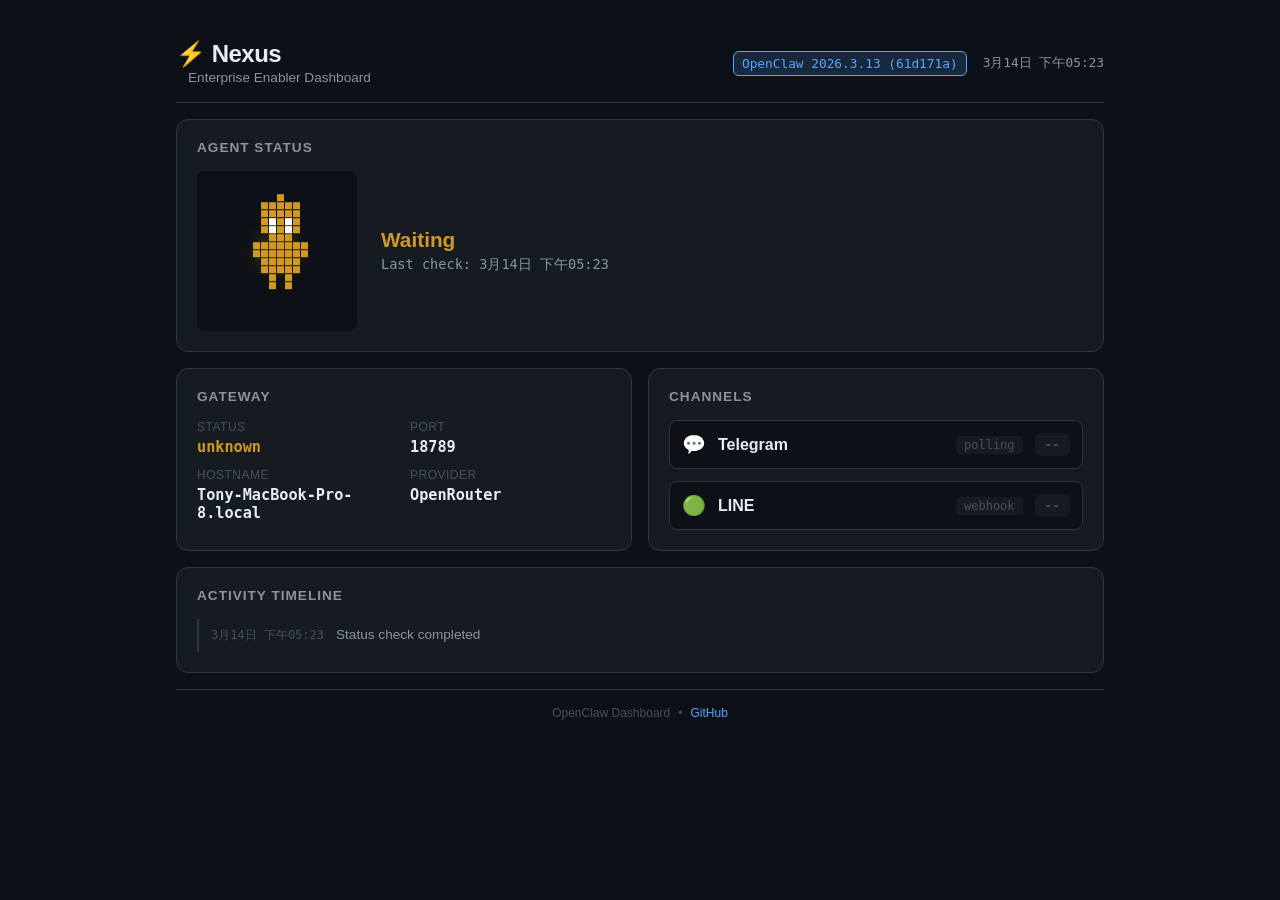
==== dashboard/index.html @ d00fe93b "feat: initial OpenClaw Nexus workspace with dashboard and scripts Enterprise Enabler AI Agent with w" ====
<!DOCTYPE html>
<html lang="zh-Hant">
<head>
  <meta charset="UTF-8">
  <meta name="viewport" content="width=device-width, initial-scale=1.0">
  <title>⚡ Nexus Dashboard — OpenClaw</title>
  <link rel="stylesheet" href="css/styles.css">
  <link rel="icon" href="data:image/svg+xml,<svg xmlns='http://www.w3.org/2000/svg' viewBox='0 0 100 100'><text y='.9em' font-size='90'>⚡</text></svg>">
</head>
<body>
  <div class="dashboard">
    <!-- Header -->
    <header class="header">
      <div class="header-left">
        <h1>⚡ Nexus</h1>
        <span class="subtitle">Enterprise Enabler Dashboard</span>
      </div>
      <div class="header-right">
        <span class="version" id="version">--</span>
        <span class="last-updated" id="last-updated">--</span>
      </div>
    </header>

    <!-- Agent Visualizer -->
    <section class="card agent-card">
      <h2>Agent Status</h2>
      <div class="agent-display">
        <canvas id="agent-canvas" width="160" height="160"></canvas>
        <div class="agent-info">
          <div class="agent-state" id="agent-state">--</div>
          <div class="agent-uptime" id="agent-uptime">--</div>
        </div>
      </div>
    </section>

    <!-- Gateway Health -->
    <section class="card gateway-card">
      <h2>Gateway</h2>
      <div class="metric-grid">
        <div class="metric">
          <span class="metric-label">Status</span>
          <span class="metric-value" id="gw-status">--</span>
        </div>
        <div class="metric">
          <span class="metric-label">Port</span>
          <span class="metric-value" id="gw-port">18789</span>
        </div>
        <div class="metric">
          <span class="metric-label">Hostname</span>
          <span class="metric-value" id="gw-hostname">--</span>
        </div>
        <div class="metric">
          <span class="metric-label">Provider</span>
          <span class="metric-value">OpenRouter</span>
        </div>
      </div>
    </section>

    <!-- Channels Panel -->
    <section class="card channels-card">
      <h2>Channels</h2>
      <div class="channel-list">
        <div class="channel" id="ch-telegram">
          <span class="channel-icon">💬</span>
          <span class="channel-name">Telegram</span>
          <span class="channel-mode">polling</span>
          <span class="channel-status" id="ch-telegram-status">--</span>
        </div>
        <div class="channel" id="ch-line">
          <span class="channel-icon">🟢</span>
          <span class="channel-name">LINE</span>
          <span class="channel-mode">webhook</span>
          <span class="channel-status" id="ch-line-status">--</span>
        </div>
      </div>
    </section>

    <!-- Activity Timeline -->
    <section class="card timeline-card">
      <h2>Activity Timeline</h2>
      <div class="timeline" id="timeline">
        <div class="timeline-empty">No activity data yet</div>
      </div>
    </section>

    <!-- Footer -->
    <footer class="footer">
      <span>OpenClaw Dashboard</span>
      <span>•</span>
      <a href="https://github.com/hdsmarter/OpenClaw" target="_blank">GitHub</a>
    </footer>
  </div>

  <script src="js/status-fetcher.js"></script>
  <script src="js/agent-visualizer.js"></script>
  <script src="js/app.js"></script>
</body>
</html>
---- dashboard/css/styles.css ----
/* OpenClaw Nexus Dashboard — Dark Theme */

:root {
  --bg-primary: #0d1117;
  --bg-card: #161b22;
  --bg-hover: #1c2129;
  --border: #30363d;
  --text-primary: #e6edf3;
  --text-secondary: #8b949e;
  --text-muted: #484f58;
  --accent: #58a6ff;
  --accent-glow: rgba(88, 166, 255, 0.15);
  --green: #3fb950;
  --green-glow: rgba(63, 185, 80, 0.15);
  --yellow: #d29922;
  --yellow-glow: rgba(210, 153, 34, 0.15);
  --red: #f85149;
  --red-glow: rgba(248, 81, 73, 0.15);
  --purple: #bc8cff;
  --radius: 12px;
  --font-mono: 'SF Mono', 'Fira Code', 'Cascadia Code', monospace;
  --font-sans: -apple-system, BlinkMacSystemFont, 'Segoe UI', sans-serif;
}

* {
  margin: 0;
  padding: 0;
  box-sizing: border-box;
}

body {
  background: var(--bg-primary);
  color: var(--text-primary);
  font-family: var(--font-sans);
  min-height: 100vh;
}

/* Dashboard grid */
.dashboard {
  max-width: 960px;
  margin: 0 auto;
  padding: 24px 16px;
  display: grid;
  gap: 16px;
  grid-template-columns: 1fr 1fr;
}

/* Header */
.header {
  grid-column: 1 / -1;
  display: flex;
  justify-content: space-between;
  align-items: center;
  padding: 16px 0;
  border-bottom: 1px solid var(--border);
}

.header h1 {
  font-size: 1.5rem;
  font-weight: 700;
  letter-spacing: -0.5px;
}

.subtitle {
  color: var(--text-secondary);
  font-size: 0.85rem;
  margin-left: 12px;
}

.header-right {
  display: flex;
  gap: 16px;
  align-items: center;
  font-size: 0.8rem;
  color: var(--text-secondary);
  font-family: var(--font-mono);
}

.version {
  padding: 4px 8px;
  background: var(--accent-glow);
  border: 1px solid var(--accent);
  border-radius: 6px;
  color: var(--accent);
}

/* Cards */
.card {
  background: var(--bg-card);
  border: 1px solid var(--border);
  border-radius: var(--radius);
  padding: 20px;
}

.card h2 {
  font-size: 0.85rem;
  font-weight: 600;
  text-transform: uppercase;
  letter-spacing: 1px;
  color: var(--text-secondary);
  margin-bottom: 16px;
}

/* Agent card */
.agent-card {
  grid-column: 1 / -1;
}

.agent-display {
  display: flex;
  align-items: center;
  gap: 24px;
}

#agent-canvas {
  border-radius: 8px;
  background: var(--bg-primary);
  image-rendering: pixelated;
}

.agent-info {
  flex: 1;
}

.agent-state {
  font-size: 1.3rem;
  font-weight: 700;
  margin-bottom: 4px;
}

.agent-uptime {
  font-family: var(--font-mono);
  font-size: 0.85rem;
  color: var(--text-secondary);
}

/* Gateway */
.metric-grid {
  display: grid;
  grid-template-columns: 1fr 1fr;
  gap: 12px;
}

.metric {
  display: flex;
  flex-direction: column;
  gap: 4px;
}

.metric-label {
  font-size: 0.75rem;
  color: var(--text-muted);
  text-transform: uppercase;
  letter-spacing: 0.5px;
}

.metric-value {
  font-family: var(--font-mono);
  font-size: 0.95rem;
  font-weight: 600;
}

/* Channels */
.channel-list {
  display: flex;
  flex-direction: column;
  gap: 12px;
}

.channel {
  display: flex;
  align-items: center;
  gap: 12px;
  padding: 12px;
  background: var(--bg-primary);
  border-radius: 8px;
  border: 1px solid var(--border);
}

.channel-icon {
  font-size: 1.2rem;
}

.channel-name {
  font-weight: 600;
  flex: 1;
}

.channel-mode {
  font-family: var(--font-mono);
  font-size: 0.75rem;
  color: var(--text-muted);
  padding: 2px 8px;
  background: var(--bg-card);
  border-radius: 4px;
}

.channel-status {
  font-family: var(--font-mono);
  font-size: 0.8rem;
  font-weight: 600;
  padding: 4px 10px;
  border-radius: 6px;
}

.status-ok {
  color: var(--green);
  background: var(--green-glow);
}

.status-warn {
  color: var(--yellow);
  background: var(--yellow-glow);
}

.status-error {
  color: var(--red);
  background: var(--red-glow);
}

.status-unknown {
  color: var(--text-muted);
  background: var(--bg-card);
}

/* Timeline */
.timeline-card {
  grid-column: 1 / -1;
}

.timeline {
  display: flex;
  flex-direction: column;
  gap: 8px;
  max-height: 240px;
  overflow-y: auto;
}

.timeline-entry {
  display: flex;
  gap: 12px;
  padding: 8px 12px;
  border-left: 2px solid var(--border);
  font-size: 0.85rem;
}

.timeline-time {
  font-family: var(--font-mono);
  font-size: 0.75rem;
  color: var(--text-muted);
  white-space: nowrap;
}

.timeline-text {
  color: var(--text-secondary);
}

.timeline-empty {
  color: var(--text-muted);
  font-style: italic;
  text-align: center;
  padding: 24px;
}

/* Footer */
.footer {
  grid-column: 1 / -1;
  display: flex;
  justify-content: center;
  gap: 8px;
  padding: 16px 0;
  font-size: 0.75rem;
  color: var(--text-muted);
  border-top: 1px solid var(--border);
}

.footer a {
  color: var(--accent);
  text-decoration: none;
}

.footer a:hover {
  text-decoration: underline;
}

/* Responsive */
@media (max-width: 640px) {
  .dashboard {
    grid-template-columns: 1fr;
  }

  .header {
    flex-direction: column;
    align-items: flex-start;
    gap: 8px;
  }

  .agent-display {
    flex-direction: column;
    text-align: center;
  }

  .metric-grid {
    grid-template-columns: 1fr;
  }
}
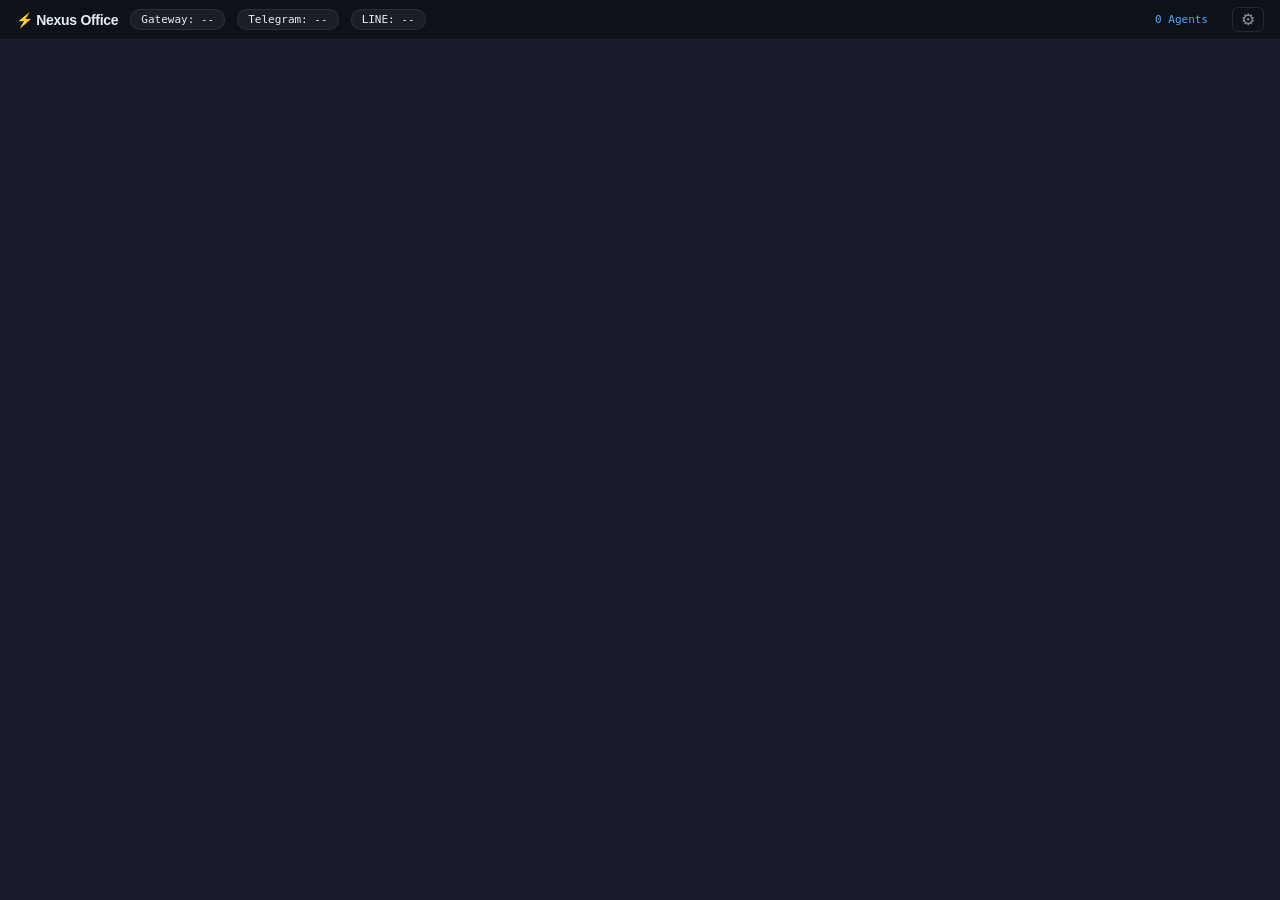
==== commit 47839a1e: "feat: i18n 三語支援、16 AI Agent、Telegram 嵌入、16 Claude Skills - 新增 i18n.js：zh-TW/zh-CN/en 三語切換，~80 翻譯 key" ====
--- a/dashboard/index.html
+++ b/dashboard/index.html
@@ -2,97 +2,46 @@
 <html lang="zh-Hant">
 <head>
   <meta charset="UTF-8">
-  <meta name="viewport" content="width=device-width, initial-scale=1.0">
-  <title>⚡ Nexus Dashboard — OpenClaw</title>
+  <meta name="viewport" content="width=device-width, initial-scale=1.0, user-scalable=no, viewport-fit=cover">
+  <title>⚡ Nexus Office — OpenClaw AI Agents</title>
+  <link rel="icon" href="data:image/svg+xml,<svg xmlns='http://www.w3.org/2000/svg' viewBox='0 0 100 100'><text y='.9em' font-size='90'>⚡</text></svg>">
   <link rel="stylesheet" href="css/styles.css">
-  <link rel="icon" href="data:image/svg+xml,<svg xmlns='http://www.w3.org/2000/svg' viewBox='0 0 100 100'><text y='.9em' font-size='90'>⚡</text></svg>">
 </head>
 <body>
-  <div class="dashboard">
-    <!-- Header -->
-    <header class="header">
-      <div class="header-left">
-        <h1>⚡ Nexus</h1>
-        <span class="subtitle">Enterprise Enabler Dashboard</span>
-      </div>
-      <div class="header-right">
-        <span class="version" id="version">--</span>
-        <span class="last-updated" id="last-updated">--</span>
-      </div>
-    </header>
-
-    <!-- Agent Visualizer -->
-    <section class="card agent-card">
-      <h2>Agent Status</h2>
-      <div class="agent-display">
-        <canvas id="agent-canvas" width="160" height="160"></canvas>
-        <div class="agent-info">
-          <div class="agent-state" id="agent-state">--</div>
-          <div class="agent-uptime" id="agent-uptime">--</div>
-        </div>
-      </div>
-    </section>
-
-    <!-- Gateway Health -->
-    <section class="card gateway-card">
-      <h2>Gateway</h2>
-      <div class="metric-grid">
-        <div class="metric">
-          <span class="metric-label">Status</span>
-          <span class="metric-value" id="gw-status">--</span>
-        </div>
-        <div class="metric">
-          <span class="metric-label">Port</span>
-          <span class="metric-value" id="gw-port">18789</span>
-        </div>
-        <div class="metric">
-          <span class="metric-label">Hostname</span>
-          <span class="metric-value" id="gw-hostname">--</span>
-        </div>
-        <div class="metric">
-          <span class="metric-label">Provider</span>
-          <span class="metric-value">OpenRouter</span>
-        </div>
-      </div>
-    </section>
-
-    <!-- Channels Panel -->
-    <section class="card channels-card">
-      <h2>Channels</h2>
-      <div class="channel-list">
-        <div class="channel" id="ch-telegram">
-          <span class="channel-icon">💬</span>
-          <span class="channel-name">Telegram</span>
-          <span class="channel-mode">polling</span>
-          <span class="channel-status" id="ch-telegram-status">--</span>
-        </div>
-        <div class="channel" id="ch-line">
-          <span class="channel-icon">🟢</span>
-          <span class="channel-name">LINE</span>
-          <span class="channel-mode">webhook</span>
-          <span class="channel-status" id="ch-line-status">--</span>
-        </div>
-      </div>
-    </section>
-
-    <!-- Activity Timeline -->
-    <section class="card timeline-card">
-      <h2>Activity Timeline</h2>
-      <div class="timeline" id="timeline">
-        <div class="timeline-empty">No activity data yet</div>
-      </div>
-    </section>
-
-    <!-- Footer -->
-    <footer class="footer">
-      <span>OpenClaw Dashboard</span>
-      <span>•</span>
-      <a href="https://github.com/hdsmarter/OpenClaw" target="_blank">GitHub</a>
-    </footer>
+  <!-- Status Bar -->
+  <div class="status-bar">
+    <div class="status-left">
+      <span class="logo">⚡ Nexus Office</span>
+      <span class="status-pill" id="gw-pill">Gateway: --</span>
+      <span class="status-pill" id="tg-pill">Telegram: --</span>
+      <span class="status-pill" id="line-pill">LINE: --</span>
+    </div>
+    <div class="status-right">
+      <span id="agent-count">0 Agents</span>
+      <span id="clock"></span>
+      <button class="settings-btn" id="settings-btn" title="設定">⚙</button>
+    </div>
   </div>
 
+  <!-- Main Canvas -->
+  <canvas id="office"></canvas>
+
+  <!-- Agent Info Panel (shown on hover) -->
+  <div class="agent-panel" id="agent-panel" style="display:none">
+    <div class="agent-panel-name" id="panel-name"></div>
+    <div class="agent-panel-role" id="panel-role"></div>
+    <div class="agent-panel-status" id="panel-status"></div>
+  </div>
+
+  <!-- i18n MUST load first -->
+  <script src="js/i18n.js"></script>
+  <script src="js/pixel-sprites.js"></script>
+  <script src="js/office-scene.js"></script>
   <script src="js/status-fetcher.js"></script>
-  <script src="js/agent-visualizer.js"></script>
+  <script src="js/chat-client.js"></script>
+  <script src="js/notifications.js"></script>
+  <script src="js/chat-panel.js"></script>
+  <script src="js/settings-panel.js"></script>
   <script src="js/app.js"></script>
 </body>
 </html>
--- a/dashboard/css/styles.css
+++ b/dashboard/css/styles.css
@@ -1,306 +1,560 @@
-/* OpenClaw Nexus Dashboard — Dark Theme */
+/* Nexus Office Dashboard — Pixel Art Theme */
 
 :root {
-  --bg-primary: #0d1117;
-  --bg-card: #161b22;
-  --bg-hover: #1c2129;
-  --border: #30363d;
-  --text-primary: #e6edf3;
-  --text-secondary: #8b949e;
-  --text-muted: #484f58;
+  --bg: #1a1a2e;
+  --bar-bg: rgba(13, 17, 23, 0.92);
+  --text: #e6edf3;
+  --text-dim: #8b949e;
+  --green: #3fb950;
+  --yellow: #d29922;
+  --red: #f85149;
   --accent: #58a6ff;
-  --accent-glow: rgba(88, 166, 255, 0.15);
-  --green: #3fb950;
-  --green-glow: rgba(63, 185, 80, 0.15);
-  --yellow: #d29922;
-  --yellow-glow: rgba(210, 153, 34, 0.15);
-  --red: #f85149;
-  --red-glow: rgba(248, 81, 73, 0.15);
-  --purple: #bc8cff;
-  --radius: 12px;
   --font-mono: 'SF Mono', 'Fira Code', 'Cascadia Code', monospace;
-  --font-sans: -apple-system, BlinkMacSystemFont, 'Segoe UI', sans-serif;
-}
-
-* {
-  margin: 0;
-  padding: 0;
-  box-sizing: border-box;
-}
+  --font-sans: 'PingFang TC', 'Noto Sans TC', -apple-system, BlinkMacSystemFont, 'Segoe UI', sans-serif;
+}
+
+* { margin: 0; padding: 0; box-sizing: border-box; }
 
 body {
-  background: var(--bg-primary);
-  color: var(--text-primary);
+  background: var(--bg);
+  overflow: hidden;
+  cursor: default;
   font-family: var(--font-sans);
-  min-height: 100vh;
-}
-
-/* Dashboard grid */
-.dashboard {
-  max-width: 960px;
-  margin: 0 auto;
-  padding: 24px 16px;
-  display: grid;
-  gap: 16px;
-  grid-template-columns: 1fr 1fr;
-}
-
-/* Header */
-.header {
-  grid-column: 1 / -1;
+}
+
+/* Status Bar */
+.status-bar {
+  position: fixed;
+  top: 0;
+  left: 0;
+  right: 0;
+  height: 40px;
+  background: var(--bar-bg);
+  backdrop-filter: blur(8px);
   display: flex;
   justify-content: space-between;
   align-items: center;
-  padding: 16px 0;
-  border-bottom: 1px solid var(--border);
-}
-
-.header h1 {
-  font-size: 1.5rem;
-  font-weight: 700;
-  letter-spacing: -0.5px;
-}
-
-.subtitle {
-  color: var(--text-secondary);
-  font-size: 0.85rem;
-  margin-left: 12px;
-}
-
-.header-right {
-  display: flex;
-  gap: 16px;
-  align-items: center;
-  font-size: 0.8rem;
-  color: var(--text-secondary);
-  font-family: var(--font-mono);
-}
-
-.version {
-  padding: 4px 8px;
-  background: var(--accent-glow);
-  border: 1px solid var(--accent);
-  border-radius: 6px;
-  color: var(--accent);
-}
-
-/* Cards */
-.card {
-  background: var(--bg-card);
-  border: 1px solid var(--border);
-  border-radius: var(--radius);
-  padding: 20px;
-}
-
-.card h2 {
-  font-size: 0.85rem;
-  font-weight: 600;
-  text-transform: uppercase;
-  letter-spacing: 1px;
-  color: var(--text-secondary);
-  margin-bottom: 16px;
-}
-
-/* Agent card */
-.agent-card {
-  grid-column: 1 / -1;
-}
-
-.agent-display {
-  display: flex;
-  align-items: center;
-  gap: 24px;
-}
-
-#agent-canvas {
-  border-radius: 8px;
-  background: var(--bg-primary);
-  image-rendering: pixelated;
-}
-
-.agent-info {
-  flex: 1;
-}
-
-.agent-state {
-  font-size: 1.3rem;
-  font-weight: 700;
-  margin-bottom: 4px;
-}
-
-.agent-uptime {
-  font-family: var(--font-mono);
-  font-size: 0.85rem;
-  color: var(--text-secondary);
-}
-
-/* Gateway */
-.metric-grid {
-  display: grid;
-  grid-template-columns: 1fr 1fr;
-  gap: 12px;
-}
-
-.metric {
-  display: flex;
-  flex-direction: column;
-  gap: 4px;
-}
-
-.metric-label {
-  font-size: 0.75rem;
-  color: var(--text-muted);
-  text-transform: uppercase;
-  letter-spacing: 0.5px;
-}
-
-.metric-value {
-  font-family: var(--font-mono);
-  font-size: 0.95rem;
-  font-weight: 600;
-}
-
-/* Channels */
-.channel-list {
-  display: flex;
-  flex-direction: column;
-  gap: 12px;
-}
-
-.channel {
+  padding: 0 16px;
+  z-index: 100;
+  border-bottom: 1px solid rgba(255,255,255,0.06);
+  font-size: 13px;
+  color: var(--text);
+}
+
+.status-left, .status-right {
   display: flex;
   align-items: center;
   gap: 12px;
-  padding: 12px;
-  background: var(--bg-primary);
+}
+
+.logo {
+  font-weight: 700;
+  font-size: 14px;
+  letter-spacing: -0.3px;
+}
+
+.status-pill {
+  font-family: var(--font-mono);
+  font-size: 11px;
+  padding: 3px 10px;
+  border-radius: 10px;
+  background: rgba(255,255,255,0.06);
+  border: 1px solid rgba(255,255,255,0.08);
+}
+
+.status-pill.ok {
+  color: var(--green);
+  border-color: rgba(63, 185, 80, 0.3);
+  background: rgba(63, 185, 80, 0.08);
+}
+
+.status-pill.warn {
+  color: var(--yellow);
+  border-color: rgba(210, 153, 34, 0.3);
+  background: rgba(210, 153, 34, 0.08);
+}
+
+.status-pill.err {
+  color: var(--red);
+  border-color: rgba(248, 81, 73, 0.3);
+  background: rgba(248, 81, 73, 0.08);
+}
+
+#agent-count {
+  font-family: var(--font-mono);
+  font-size: 11px;
+  color: var(--accent);
+}
+
+#clock {
+  font-family: var(--font-mono);
+  font-size: 11px;
+  color: var(--text-dim);
+}
+
+/* Canvas — JS controls size via resize(); no vw/vh conflict */
+#office {
+  position: fixed;
+  top: 0;
+  left: 0;
+  display: block;
+  image-rendering: pixelated;
+  image-rendering: crisp-edges;
+}
+
+/* Agent Info Panel */
+.agent-panel {
+  position: fixed;
+  background: var(--bar-bg);
+  backdrop-filter: blur(8px);
+  border: 1px solid rgba(255,255,255,0.1);
   border-radius: 8px;
-  border: 1px solid var(--border);
-}
-
-.channel-icon {
-  font-size: 1.2rem;
-}
-
-.channel-name {
-  font-weight: 600;
+  padding: 10px 14px;
+  z-index: 200;
+  pointer-events: none;
+  min-width: 140px;
+}
+
+.agent-panel-name {
+  font-weight: 700;
+  font-size: 13px;
+  color: var(--text);
+  margin-bottom: 2px;
+}
+
+.agent-panel-role {
+  font-size: 11px;
+  color: var(--accent);
+  margin-bottom: 4px;
+}
+
+.agent-panel-status {
+  font-family: var(--font-mono);
+  font-size: 10px;
+  color: var(--green);
+}
+
+/* Settings gear button */
+.settings-btn {
+  background: none;
+  border: 1px solid rgba(255,255,255,0.1);
+  border-radius: 6px;
+  color: var(--text-dim);
+  cursor: pointer;
+  font-size: 16px;
+  padding: 2px 8px;
+  transition: color 0.2s, border-color 0.2s;
+}
+.settings-btn:hover {
+  color: var(--text);
+  border-color: rgba(255,255,255,0.2);
+}
+
+/* ═══════════════════════════════════════════════
+   Chat Panel — 桌面右側 360px / 手機底部 70vh sheet
+   ═══════════════════════════════════════════════ */
+.chat-overlay {
+  position: fixed; inset: 0;
+  background: rgba(0,0,0,0.4);
+  z-index: 290;
+  opacity: 0;
+  pointer-events: none;
+  transition: opacity 0.3s;
+}
+.chat-overlay.open {
+  opacity: 1;
+  pointer-events: auto;
+}
+
+.chat-panel {
+  position: fixed;
+  top: 0; right: 0; bottom: 0;
+  width: 360px;
+  background: #0d1117;
+  border-left: 1px solid rgba(255,255,255,0.08);
+  z-index: 300;
+  display: flex;
+  flex-direction: column;
+  transform: translateX(100%);
+  transition: transform 0.3s ease;
+}
+.chat-panel.open {
+  transform: translateX(0);
+}
+
+.chat-handle {
+  display: none;
+}
+
+.chat-header {
+  display: flex;
+  justify-content: space-between;
+  align-items: center;
+  padding: 12px 16px;
+  border-bottom: 1px solid rgba(255,255,255,0.06);
+  flex-shrink: 0;
+}
+
+.chat-title {
+  font-weight: 700;
+  font-size: 14px;
+  color: var(--text);
+}
+
+.chat-close-btn {
+  background: none;
+  border: none;
+  color: var(--text-dim);
+  cursor: pointer;
+  font-size: 18px;
+  padding: 4px 8px;
+  border-radius: 4px;
+  transition: background 0.2s;
+}
+.chat-close-btn:hover {
+  background: rgba(255,255,255,0.08);
+  color: var(--text);
+}
+
+.chat-offline {
+  padding: 8px 16px;
+  font-size: 12px;
+  color: var(--yellow);
+  background: rgba(210, 153, 34, 0.08);
+  border-bottom: 1px solid rgba(210, 153, 34, 0.15);
+  display: none;
+}
+
+.chat-messages {
   flex: 1;
-}
-
-.channel-mode {
-  font-family: var(--font-mono);
-  font-size: 0.75rem;
-  color: var(--text-muted);
-  padding: 2px 8px;
-  background: var(--bg-card);
-  border-radius: 4px;
-}
-
-.channel-status {
-  font-family: var(--font-mono);
-  font-size: 0.8rem;
-  font-weight: 600;
-  padding: 4px 10px;
-  border-radius: 6px;
-}
-
-.status-ok {
-  color: var(--green);
-  background: var(--green-glow);
-}
-
-.status-warn {
-  color: var(--yellow);
-  background: var(--yellow-glow);
-}
-
-.status-error {
-  color: var(--red);
-  background: var(--red-glow);
-}
-
-.status-unknown {
-  color: var(--text-muted);
-  background: var(--bg-card);
-}
-
-/* Timeline */
-.timeline-card {
-  grid-column: 1 / -1;
-}
-
-.timeline {
+  overflow-y: auto;
+  padding: 12px 16px;
   display: flex;
   flex-direction: column;
   gap: 8px;
-  max-height: 240px;
-  overflow-y: auto;
-}
-
-.timeline-entry {
-  display: flex;
-  gap: 12px;
+}
+
+.chat-msg {
+  display: flex;
+}
+.chat-msg-user { justify-content: flex-end; }
+.chat-msg-agent { justify-content: flex-start; }
+.chat-msg-system { justify-content: center; }
+
+.chat-bubble {
+  max-width: 80%;
   padding: 8px 12px;
-  border-left: 2px solid var(--border);
-  font-size: 0.85rem;
-}
-
-.timeline-time {
+  border-radius: 12px;
+  font-size: 13px;
+  line-height: 1.5;
+  word-break: break-word;
+}
+
+.chat-msg-user .chat-bubble {
+  background: var(--accent);
+  color: #fff;
+  border-bottom-right-radius: 4px;
+}
+
+.chat-msg-agent .chat-bubble {
+  background: rgba(255,255,255,0.08);
+  color: var(--text);
+  border-bottom-left-radius: 4px;
+}
+
+.chat-msg-system .chat-bubble {
+  background: rgba(255,255,255,0.04);
+  color: var(--text-dim);
+  font-size: 11px;
+}
+
+.chat-typing {
+  padding: 4px 16px;
+  font-size: 12px;
+  color: var(--text-dim);
+  font-style: italic;
+  display: none;
+}
+
+.chat-input-area {
+  display: flex;
+  gap: 8px;
+  padding: 12px 16px;
+  padding-bottom: calc(12px + env(safe-area-inset-bottom, 0));
+  border-top: 1px solid rgba(255,255,255,0.06);
+  flex-shrink: 0;
+}
+
+.chat-input {
+  flex: 1;
+  background: rgba(255,255,255,0.06);
+  border: 1px solid rgba(255,255,255,0.1);
+  border-radius: 8px;
+  padding: 8px 12px;
+  color: var(--text);
+  font-size: 13px;
+  outline: none;
+  font-family: inherit;
+}
+.chat-input:focus {
+  border-color: var(--accent);
+}
+.chat-input:disabled {
+  opacity: 0.4;
+}
+
+.chat-send-btn {
+  background: var(--accent);
+  color: #fff;
+  border: none;
+  border-radius: 8px;
+  padding: 8px 16px;
+  font-size: 13px;
+  font-weight: 600;
+  cursor: pointer;
+  transition: opacity 0.2s;
+  font-family: inherit;
+}
+.chat-send-btn:hover { opacity: 0.85; }
+.chat-send-btn:disabled { opacity: 0.4; cursor: default; }
+
+/* ═══════════════════════════════════════════════
+   Toast Notifications
+   ═══════════════════════════════════════════════ */
+.toast-container {
+  position: fixed;
+  top: 52px;
+  right: 16px;
+  z-index: 400;
+  display: flex;
+  flex-direction: column;
+  gap: 8px;
+  pointer-events: none;
+}
+
+.toast {
+  padding: 10px 16px;
+  border-radius: 8px;
+  font-size: 13px;
+  color: var(--text);
+  backdrop-filter: blur(8px);
+  pointer-events: auto;
+  cursor: pointer;
+  transform: translateX(120%);
+  opacity: 0;
+  transition: transform 0.3s ease, opacity 0.3s ease;
+  max-width: 320px;
+  word-break: break-word;
+}
+.toast.show {
+  transform: translateX(0);
+  opacity: 1;
+}
+.toast.hide {
+  transform: translateX(120%);
+  opacity: 0;
+}
+
+.toast-info     { background: rgba(88, 166, 255, 0.15); border: 1px solid rgba(88, 166, 255, 0.3); }
+.toast-success  { background: rgba(63, 185, 80, 0.15);  border: 1px solid rgba(63, 185, 80, 0.3); }
+.toast-warning  { background: rgba(210, 153, 34, 0.15); border: 1px solid rgba(210, 153, 34, 0.3); }
+.toast-error    { background: rgba(248, 81, 73, 0.15);  border: 1px solid rgba(248, 81, 73, 0.3); }
+
+/* ═══════════════════════════════════════════════
+   Settings Modal
+   ═══════════════════════════════════════════════ */
+.settings-overlay {
+  position: fixed; inset: 0;
+  background: rgba(0,0,0,0.5);
+  z-index: 490;
+  opacity: 0;
+  pointer-events: none;
+  transition: opacity 0.3s;
+}
+.settings-overlay.open {
+  opacity: 1;
+  pointer-events: auto;
+}
+
+.settings-modal {
+  position: fixed;
+  top: 50%; left: 50%;
+  transform: translate(-50%, -50%) scale(0.95);
+  background: #161b22;
+  border: 1px solid rgba(255,255,255,0.1);
+  border-radius: 12px;
+  padding: 24px;
+  z-index: 500;
+  width: 360px;
+  max-width: 90vw;
+  opacity: 0;
+  pointer-events: none;
+  transition: transform 0.3s ease, opacity 0.3s ease;
+}
+.settings-modal.open {
+  transform: translate(-50%, -50%) scale(1);
+  opacity: 1;
+  pointer-events: auto;
+}
+
+.settings-title {
+  font-size: 16px;
+  font-weight: 700;
+  color: var(--text);
+  margin-bottom: 16px;
+}
+
+.settings-field {
+  margin-bottom: 12px;
+}
+.settings-field label {
+  display: block;
+  font-size: 12px;
+  color: var(--text-dim);
+  margin-bottom: 4px;
+}
+.settings-input {
+  width: 100%;
+  background: rgba(255,255,255,0.06);
+  border: 1px solid rgba(255,255,255,0.1);
+  border-radius: 6px;
+  padding: 8px 10px;
+  color: var(--text);
+  font-size: 13px;
   font-family: var(--font-mono);
-  font-size: 0.75rem;
-  color: var(--text-muted);
-  white-space: nowrap;
-}
-
-.timeline-text {
-  color: var(--text-secondary);
-}
-
-.timeline-empty {
-  color: var(--text-muted);
-  font-style: italic;
+  outline: none;
+}
+.settings-input:focus {
+  border-color: var(--accent);
+}
+
+.settings-status {
+  font-size: 12px;
+  padding: 6px 0;
+  margin-bottom: 8px;
+}
+.settings-status-connected { color: var(--green); }
+.settings-status-connecting { color: var(--yellow); }
+.settings-status-disconnected { color: var(--text-dim); }
+
+.settings-buttons {
+  display: flex;
+  gap: 8px;
+  justify-content: flex-end;
+  margin-top: 16px;
+}
+.settings-btn-test,
+.settings-btn-cancel,
+.settings-btn-save {
+  border: 1px solid rgba(255,255,255,0.1);
+  border-radius: 6px;
+  padding: 6px 14px;
+  font-size: 13px;
+  cursor: pointer;
+  font-family: inherit;
+  transition: background 0.2s;
+}
+.settings-btn-test {
+  background: none;
+  color: var(--accent);
+  border-color: rgba(88,166,255,0.3);
+}
+.settings-btn-test:hover { background: rgba(88,166,255,0.08); }
+.settings-btn-cancel {
+  background: none;
+  color: var(--text-dim);
+}
+.settings-btn-cancel:hover { background: rgba(255,255,255,0.06); }
+.settings-btn-save {
+  background: var(--accent);
+  color: #fff;
+  border-color: var(--accent);
+}
+.settings-btn-save:hover { opacity: 0.85; }
+
+/* Settings select (language / chat mode) */
+.settings-select {
+  appearance: none;
+  -webkit-appearance: none;
+  background: rgba(255,255,255,0.06) url("data:image/svg+xml,%3Csvg xmlns='http://www.w3.org/2000/svg' width='10' height='6'%3E%3Cpath d='M0 0l5 6 5-6z' fill='%238b949e'/%3E%3C/svg%3E") no-repeat right 10px center;
+  background-size: 10px 6px;
+  padding-right: 28px;
+  cursor: pointer;
+}
+
+/* Settings mode fields container */
+.settings-mode-fields {
+  transition: opacity 0.2s;
+}
+
+/* Telegram deep link button */
+.chat-tg-link {
+  display: block;
   text-align: center;
-  padding: 24px;
-}
-
-/* Footer */
-.footer {
-  grid-column: 1 / -1;
-  display: flex;
-  justify-content: center;
-  gap: 8px;
-  padding: 16px 0;
-  font-size: 0.75rem;
-  color: var(--text-muted);
-  border-top: 1px solid var(--border);
-}
-
-.footer a {
-  color: var(--accent);
+  padding: 10px 16px;
+  margin: 8px 16px;
+  background: #0088cc;
+  color: #fff;
+  border-radius: 8px;
+  font-size: 13px;
+  font-weight: 600;
   text-decoration: none;
-}
-
-.footer a:hover {
-  text-decoration: underline;
-}
-
-/* Responsive */
+  transition: opacity 0.2s;
+}
+.chat-tg-link:hover { opacity: 0.85; }
+
+/* ═══════════════════════════════════════════════
+   Mobile Responsive
+   ═══════════════════════════════════════════════ */
 @media (max-width: 640px) {
-  .dashboard {
-    grid-template-columns: 1fr;
+  .status-bar {
+    font-size: 11px;
+    padding: 0 8px;
+    padding-top: env(safe-area-inset-top, 0);
+    flex-wrap: wrap;
+    height: auto;
+    min-height: 36px;
+    gap: 4px;
   }
-
-  .header {
-    flex-direction: column;
-    align-items: flex-start;
-    gap: 8px;
+  .status-left, .status-right { gap: 6px; }
+  .status-left { flex-wrap: wrap; }
+  .status-pill { font-size: 10px; padding: 2px 6px; }
+  .logo { font-size: 12px; }
+  #clock { display: none; }
+
+  /* Chat panel → bottom sheet */
+  .chat-panel {
+    top: auto; right: 0; bottom: 0; left: 0;
+    width: 100%;
+    height: 70vh;
+    border-left: none;
+    border-top: 1px solid rgba(255,255,255,0.08);
+    border-radius: 16px 16px 0 0;
+    transform: translateY(100%);
   }
-
-  .agent-display {
-    flex-direction: column;
-    text-align: center;
+  .chat-panel.open {
+    transform: translateY(0);
   }
-
-  .metric-grid {
-    grid-template-columns: 1fr;
+  .chat-handle {
+    display: flex;
+    justify-content: center;
+    padding: 8px 0 4px;
+    flex-shrink: 0;
   }
-}
+  .chat-handle span {
+    width: 36px;
+    height: 4px;
+    background: rgba(255,255,255,0.2);
+    border-radius: 2px;
+    display: block;
+  }
+
+  /* Toast */
+  .toast-container {
+    top: auto;
+    bottom: 16px;
+    right: 8px;
+    left: 8px;
+  }
+  .toast { max-width: 100%; }
+}
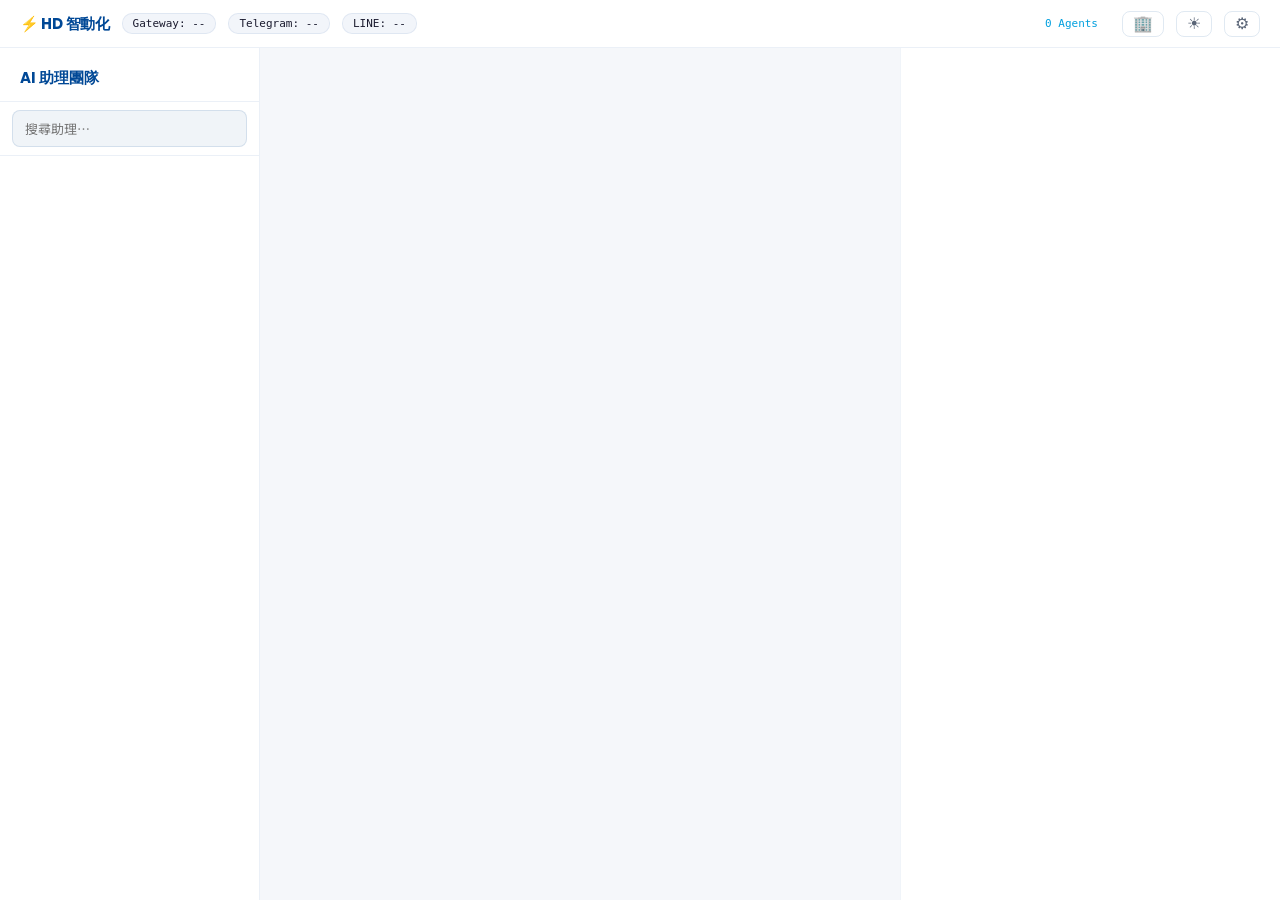
==== commit 5476f72c: "feat: 企業級 Dashboard UI/UX 重構 — 三欄 Grid + HD 智動化品牌色 - 三欄 CSS Grid 佈局 (sidebar 260px | main 1fr | chat" ====
--- a/dashboard/index.html
+++ b/dashboard/index.html
@@ -3,38 +3,80 @@
 <head>
   <meta charset="UTF-8">
   <meta name="viewport" content="width=device-width, initial-scale=1.0, user-scalable=no, viewport-fit=cover">
-  <title>⚡ Nexus Office — OpenClaw AI Agents</title>
+  <title>⚡ HD 智動化 — AI Agent Dashboard</title>
   <link rel="icon" href="data:image/svg+xml,<svg xmlns='http://www.w3.org/2000/svg' viewBox='0 0 100 100'><text y='.9em' font-size='90'>⚡</text></svg>">
+  <link rel="preconnect" href="https://fonts.googleapis.com">
+  <link rel="preconnect" href="https://fonts.gstatic.com" crossorigin>
+  <link href="https://fonts.googleapis.com/css2?family=Noto+Sans+TC:wght@400;500;600;700&family=Poppins:wght@400;500;600;700&display=swap" rel="stylesheet">
   <link rel="stylesheet" href="css/styles.css">
 </head>
 <body>
   <!-- Status Bar -->
-  <div class="status-bar">
+  <header class="status-bar" role="banner">
     <div class="status-left">
-      <span class="logo">⚡ Nexus Office</span>
+      <button class="hamburger-btn" id="hamburger-btn" aria-label="Toggle sidebar">☰</button>
+      <span class="logo">⚡ HD 智動化</span>
       <span class="status-pill" id="gw-pill">Gateway: --</span>
       <span class="status-pill" id="tg-pill">Telegram: --</span>
       <span class="status-pill" id="line-pill">LINE: --</span>
     </div>
     <div class="status-right">
-      <span id="agent-count">0 Agents</span>
-      <span id="clock"></span>
-      <button class="settings-btn" id="settings-btn" title="設定">⚙</button>
+      <span id="agent-count" aria-live="polite">0 Agents</span>
+      <span id="clock" aria-label="Clock"></span>
+      <button class="view-toggle-btn" id="view-toggle-btn" title="Toggle view" aria-label="Toggle workspace / office view">🏢</button>
+      <button class="theme-btn" id="theme-btn" title="Toggle theme" aria-label="Toggle theme">☀</button>
+      <button class="settings-btn" id="settings-btn" title="Settings" aria-label="Settings">⚙</button>
     </div>
+  </header>
+
+  <!-- App Shell: 3-column grid -->
+  <div class="app-shell" id="app-shell">
+    <!-- Left Sidebar -->
+    <aside class="sidebar" id="sidebar" role="navigation" aria-label="Agent list">
+      <div class="sidebar-header">
+        <span class="sidebar-title" id="sidebar-title">AI 助理團隊</span>
+      </div>
+      <div class="sidebar-search">
+        <input type="text" class="sidebar-search-input" id="sidebar-search" placeholder="搜尋助理…" aria-label="Search agents">
+      </div>
+      <ul class="sidebar-agent-list" id="sidebar-agent-list" role="list"></ul>
+    </aside>
+
+    <!-- Main Content (Workspace or Office Scene) -->
+    <main class="main-content" id="main-content" role="main">
+      <!-- Workspace View (default) -->
+      <div class="workspace-view" id="workspace-view">
+        <div class="workspace-grid" id="workspace-grid"></div>
+      </div>
+      <!-- Office Scene View (lazy-loaded) -->
+      <div class="office-view" id="office-view" style="display:none">
+        <canvas id="office" role="img" aria-label="Manufacturing HQ pixel art office scene"></canvas>
+      </div>
+    </main>
+
+    <!-- Chat Panel (always visible on desktop) -->
+    <section class="chat-panel" id="chat-panel-section" role="complementary" aria-label="Chat">
+      <!-- Chat content built by chat-panel.js -->
+    </section>
   </div>
 
-  <!-- Main Canvas -->
-  <canvas id="office"></canvas>
-
-  <!-- Agent Info Panel (shown on hover) -->
-  <div class="agent-panel" id="agent-panel" style="display:none">
+  <!-- Agent Info Panel (shown on hover in Office view) -->
+  <div class="agent-panel" id="agent-panel" style="display:none" role="tooltip">
     <div class="agent-panel-name" id="panel-name"></div>
     <div class="agent-panel-role" id="panel-role"></div>
     <div class="agent-panel-status" id="panel-status"></div>
   </div>
 
-  <!-- i18n MUST load first -->
+  <!-- Mobile bottom nav (≤768px) -->
+  <nav class="mobile-nav" id="mobile-nav" role="tablist" aria-label="Navigation">
+    <button class="mobile-nav-btn active" data-tab="agents" role="tab" aria-selected="true">👥</button>
+    <button class="mobile-nav-btn" data-tab="workspace" role="tab" aria-selected="false">📊</button>
+    <button class="mobile-nav-btn" data-tab="chat" role="tab" aria-selected="false">💬</button>
+  </nav>
+
+  <!-- Scripts: i18n + auth gate first -->
   <script src="js/i18n.js"></script>
+  <script src="js/auth-gate.js"></script>
   <script src="js/pixel-sprites.js"></script>
   <script src="js/office-scene.js"></script>
   <script src="js/status-fetcher.js"></script>
@@ -42,6 +84,8 @@
   <script src="js/notifications.js"></script>
   <script src="js/chat-panel.js"></script>
   <script src="js/settings-panel.js"></script>
+  <script src="js/view-manager.js"></script>
+  <script src="js/agent-sidebar.js"></script>
   <script src="js/app.js"></script>
 </body>
 </html>
--- a/dashboard/css/styles.css
+++ b/dashboard/css/styles.css
@@ -1,18 +1,137 @@
-/* Nexus Office Dashboard — Pixel Art Theme */
-
+/* HD 智動化 Dashboard — Enterprise Design System
+   Brand: HD Smarter (smarter.tw)
+   Dual theme (light default / dark toggle)
+   3-column CSS Grid: sidebar | main | chat
+   Zero hardcoded colors — all via CSS custom properties */
+
+/* ═══════════════════════════════════════════════
+   Design Tokens (Light Theme — Default)
+   ═══════════════════════════════════════════════ */
 :root {
-  --bg: #1a1a2e;
-  --bar-bg: rgba(13, 17, 23, 0.92);
-  --text: #e6edf3;
+  /* Brand */
+  --brand-primary: #004896;
+  --brand-secondary: #f4a026;
+  --brand-accent: #009fde;
+  --brand-text: #1a1a2e;
+  --brand-bg: #f5f7fa;
+
+  /* Surfaces */
+  --bg: #f5f7fa;
+  --bar-bg: rgba(255, 255, 255, 0.97);
+  --bar-border: rgba(0, 72, 150, 0.08);
+  --text: #1a1a2e;
+  --text-dim: #5a6577;
+  --green: #16a34a;
+  --yellow: #ca8a04;
+  --red: #dc2626;
+  --accent: #004896;
+  --accent-light: #009fde;
+  --surface: #ffffff;
+  --surface-hover: rgba(0, 72, 150, 0.04);
+  --input-bg: #f0f4f8;
+  --input-border: rgba(0, 72, 150, 0.12);
+  --input-focus: #004896;
+  --overlay: rgba(0, 0, 0, 0.3);
+
+  /* Chat */
+  --chat-bg: #ffffff;
+  --chat-border: rgba(0, 72, 150, 0.06);
+  --chat-user-bg: #004896;
+  --chat-user-text: #ffffff;
+  --chat-agent-bg: #f0f4f8;
+  --chat-agent-text: #1a1a2e;
+
+  /* Modal */
+  --modal-bg: #ffffff;
+  --modal-border: rgba(0, 72, 150, 0.1);
+
+  /* Pills */
+  --pill-bg: rgba(0, 72, 150, 0.05);
+  --pill-border: rgba(0, 72, 150, 0.08);
+  --pill-ok-bg: rgba(22, 163, 74, 0.08);
+  --pill-ok-border: rgba(22, 163, 74, 0.3);
+  --pill-warn-bg: rgba(202, 138, 4, 0.08);
+  --pill-warn-border: rgba(202, 138, 4, 0.3);
+  --pill-err-bg: rgba(220, 38, 38, 0.08);
+  --pill-err-border: rgba(220, 38, 38, 0.3);
+
+  /* Toasts */
+  --toast-info-bg: rgba(0, 72, 150, 0.12);
+  --toast-info-border: rgba(0, 72, 150, 0.3);
+  --toast-ok-bg: rgba(22, 163, 74, 0.12);
+  --toast-ok-border: rgba(22, 163, 74, 0.3);
+  --toast-warn-bg: rgba(202, 138, 4, 0.12);
+  --toast-warn-border: rgba(202, 138, 4, 0.3);
+  --toast-err-bg: rgba(220, 38, 38, 0.12);
+  --toast-err-border: rgba(220, 38, 38, 0.3);
+
+  /* Fonts */
+  --font-zh: 'Noto Sans TC', 'PingFang TC', sans-serif;
+  --font-en: 'Poppins', -apple-system, BlinkMacSystemFont, 'Segoe UI', sans-serif;
+  --font-sans: 'Noto Sans TC', 'Poppins', -apple-system, BlinkMacSystemFont, 'Segoe UI', sans-serif;
+  --font-mono: 'SF Mono', 'Fira Code', 'Cascadia Code', monospace;
+  --shadow: 0 2px 12px rgba(0, 72, 150, 0.08);
+  --shadow-lg: 0 8px 32px rgba(0, 72, 150, 0.12);
+
+  /* Layout */
+  --sidebar-w: 260px;
+  --chat-w: 380px;
+  --bar-h: 48px;
+}
+
+/* ═══════════════════════════════════════════════
+   Dark Theme Override
+   ═══════════════════════════════════════════════ */
+:root[data-theme="dark"] {
+  --brand-bg: #0f1923;
+  --brand-text: #e0e6ed;
+  --bg: #0f1923;
+  --bar-bg: rgba(13, 17, 23, 0.95);
+  --bar-border: rgba(255, 255, 255, 0.06);
+  --text: #e0e6ed;
   --text-dim: #8b949e;
   --green: #3fb950;
   --yellow: #d29922;
   --red: #f85149;
   --accent: #58a6ff;
-  --font-mono: 'SF Mono', 'Fira Code', 'Cascadia Code', monospace;
-  --font-sans: 'PingFang TC', 'Noto Sans TC', -apple-system, BlinkMacSystemFont, 'Segoe UI', sans-serif;
-}
-
+  --accent-light: #79c0ff;
+  --surface: #161b22;
+  --surface-hover: rgba(255, 255, 255, 0.06);
+  --input-bg: rgba(255, 255, 255, 0.06);
+  --input-border: rgba(255, 255, 255, 0.1);
+  --input-focus: #58a6ff;
+  --overlay: rgba(0, 0, 0, 0.5);
+  --chat-bg: #161b22;
+  --chat-border: rgba(255, 255, 255, 0.06);
+  --chat-user-bg: #1f6feb;
+  --chat-user-text: #ffffff;
+  --chat-agent-bg: rgba(255, 255, 255, 0.06);
+  --chat-agent-text: #e0e6ed;
+  --modal-bg: #1c2128;
+  --modal-border: rgba(255, 255, 255, 0.1);
+  --pill-bg: rgba(255, 255, 255, 0.06);
+  --pill-border: rgba(255, 255, 255, 0.08);
+  --pill-ok-bg: rgba(63, 185, 80, 0.08);
+  --pill-ok-border: rgba(63, 185, 80, 0.3);
+  --pill-warn-bg: rgba(210, 153, 34, 0.08);
+  --pill-warn-border: rgba(210, 153, 34, 0.3);
+  --pill-err-bg: rgba(248, 81, 73, 0.08);
+  --pill-err-border: rgba(248, 81, 73, 0.3);
+  --toast-info-bg: rgba(88, 166, 255, 0.15);
+  --toast-info-border: rgba(88, 166, 255, 0.3);
+  --toast-ok-bg: rgba(63, 185, 80, 0.15);
+  --toast-ok-border: rgba(63, 185, 80, 0.3);
+  --toast-warn-bg: rgba(210, 153, 34, 0.15);
+  --toast-warn-border: rgba(210, 153, 34, 0.3);
+  --toast-err-bg: rgba(248, 81, 73, 0.15);
+  --toast-err-border: rgba(248, 81, 73, 0.3);
+  --shadow: 0 2px 12px rgba(0, 0, 0, 0.3);
+  --shadow-lg: 0 8px 32px rgba(0, 0, 0, 0.4);
+}
+
+/* ═══════════════════════════════════════════════
+   Reset
+   ═══════════════════════════════════════════════ */
 * { margin: 0; padding: 0; box-sizing: border-box; }
 
 body {
@@ -20,23 +139,24 @@
   overflow: hidden;
   cursor: default;
   font-family: var(--font-sans);
-}
-
-/* Status Bar */
+  color: var(--text);
+}
+
+/* ═══════════════════════════════════════════════
+   Status Bar
+   ═══════════════════════════════════════════════ */
 .status-bar {
   position: fixed;
-  top: 0;
-  left: 0;
-  right: 0;
-  height: 40px;
+  top: 0; left: 0; right: 0;
+  height: var(--bar-h);
   background: var(--bar-bg);
-  backdrop-filter: blur(8px);
+  backdrop-filter: blur(12px);
   display: flex;
   justify-content: space-between;
   align-items: center;
-  padding: 0 16px;
+  padding: 0 20px;
   z-index: 100;
-  border-bottom: 1px solid rgba(255,255,255,0.06);
+  border-bottom: 1px solid var(--bar-border);
   font-size: 13px;
   color: var(--text);
 }
@@ -48,9 +168,11 @@
 }
 
 .logo {
+  font-family: var(--font-en);
   font-weight: 700;
-  font-size: 14px;
+  font-size: 15px;
   letter-spacing: -0.3px;
+  color: var(--accent);
 }
 
 .status-pill {
@@ -58,140 +180,287 @@
   font-size: 11px;
   padding: 3px 10px;
   border-radius: 10px;
-  background: rgba(255,255,255,0.06);
-  border: 1px solid rgba(255,255,255,0.08);
-}
-
-.status-pill.ok {
-  color: var(--green);
-  border-color: rgba(63, 185, 80, 0.3);
-  background: rgba(63, 185, 80, 0.08);
-}
-
-.status-pill.warn {
-  color: var(--yellow);
-  border-color: rgba(210, 153, 34, 0.3);
-  background: rgba(210, 153, 34, 0.08);
-}
-
-.status-pill.err {
-  color: var(--red);
-  border-color: rgba(248, 81, 73, 0.3);
-  background: rgba(248, 81, 73, 0.08);
-}
-
-#agent-count {
-  font-family: var(--font-mono);
-  font-size: 11px;
+  background: var(--pill-bg);
+  border: 1px solid var(--pill-border);
+}
+.status-pill.ok { color: var(--green); border-color: var(--pill-ok-border); background: var(--pill-ok-bg); }
+.status-pill.warn { color: var(--yellow); border-color: var(--pill-warn-border); background: var(--pill-warn-bg); }
+.status-pill.err { color: var(--red); border-color: var(--pill-err-border); background: var(--pill-err-bg); }
+
+#agent-count { font-family: var(--font-mono); font-size: 11px; color: var(--accent-light); }
+#clock { font-family: var(--font-mono); font-size: 11px; color: var(--text-dim); }
+
+/* Shared button style for header */
+.theme-btn, .settings-btn, .view-toggle-btn, .hamburger-btn {
+  background: none;
+  border: 1px solid var(--input-border);
+  border-radius: 8px;
+  color: var(--text-dim);
+  cursor: pointer;
+  font-size: 16px;
+  padding: 4px 10px;
+  line-height: 1;
+  transition: color 0.2s, border-color 0.2s, background 0.2s;
+}
+.theme-btn:hover, .settings-btn:hover, .view-toggle-btn:hover, .hamburger-btn:hover {
+  color: var(--text);
+  border-color: var(--accent);
+  background: var(--surface-hover);
+}
+.theme-btn:focus-visible, .settings-btn:focus-visible, .view-toggle-btn:focus-visible, .hamburger-btn:focus-visible {
+  outline: 2px solid var(--accent);
+  outline-offset: 2px;
+}
+
+/* Hide hamburger on desktop (sidebar always visible) */
+@media (min-width: 769px) {
+  .hamburger-btn { display: none; }
+}
+
+/* ═══════════════════════════════════════════════
+   App Shell — 3 Column Grid
+   ═══════════════════════════════════════════════ */
+.app-shell {
+  position: fixed;
+  top: var(--bar-h);
+  left: 0; right: 0; bottom: 0;
+  display: grid;
+  grid-template-columns: var(--sidebar-w) 1fr var(--chat-w);
+  overflow: hidden;
+}
+
+/* ═══════════════════════════════════════════════
+   Sidebar
+   ═══════════════════════════════════════════════ */
+.sidebar {
+  background: var(--surface);
+  border-right: 1px solid var(--bar-border);
+  display: flex;
+  flex-direction: column;
+  overflow: hidden;
+}
+
+.sidebar-header {
+  padding: 16px 20px 12px;
+  border-bottom: 1px solid var(--bar-border);
+}
+
+.sidebar-title {
+  font-family: var(--font-en);
+  font-weight: 700;
+  font-size: 15px;
   color: var(--accent);
 }
 
-#clock {
-  font-family: var(--font-mono);
+.sidebar-search {
+  padding: 8px 12px;
+  border-bottom: 1px solid var(--bar-border);
+}
+
+.sidebar-search-input {
+  width: 100%;
+  background: var(--input-bg);
+  border: 1px solid var(--input-border);
+  border-radius: 8px;
+  padding: 8px 12px;
+  color: var(--text);
+  font-size: 13px;
+  font-family: inherit;
+  outline: none;
+}
+.sidebar-search-input:focus {
+  border-color: var(--input-focus);
+}
+
+.sidebar-agent-list {
+  list-style: none;
+  flex: 1;
+  overflow-y: auto;
+}
+
+.sidebar-agent-item {
+  display: flex;
+  align-items: center;
+  gap: 10px;
+  padding: 10px 20px;
+  cursor: pointer;
+  border-bottom: 1px solid var(--bar-border);
+  transition: background 0.15s;
+}
+.sidebar-agent-item:hover {
+  background: var(--surface-hover);
+}
+.sidebar-agent-item.active {
+  background: var(--accent);
+  color: #fff;
+}
+.sidebar-agent-item.hidden {
+  display: none;
+}
+
+.agent-color-dot {
+  width: 10px;
+  height: 10px;
+  border-radius: 50%;
+  flex-shrink: 0;
+  border: 2px solid transparent;
+}
+
+.sidebar-agent-info {
+  flex: 1;
+  min-width: 0;
+}
+
+.sidebar-agent-name {
+  font-size: 13px;
+  font-weight: 600;
+  color: var(--text);
+  white-space: nowrap;
+  overflow: hidden;
+  text-overflow: ellipsis;
+}
+.sidebar-agent-item.active .sidebar-agent-name { color: #fff; }
+
+.sidebar-agent-role {
   font-size: 11px;
   color: var(--text-dim);
-}
-
-/* Canvas — JS controls size via resize(); no vw/vh conflict */
-#office {
-  position: fixed;
-  top: 0;
-  left: 0;
+  white-space: nowrap;
+  overflow: hidden;
+  text-overflow: ellipsis;
+}
+.sidebar-agent-item.active .sidebar-agent-role { color: rgba(255, 255, 255, 0.8); }
+
+.agent-status-dot {
+  width: 8px;
+  height: 8px;
+  border-radius: 50%;
+  flex-shrink: 0;
+  background: var(--text-dim);
+}
+.agent-status-dot.active { background: var(--green); }
+.agent-status-dot.idle { background: var(--yellow); }
+
+/* ═══════════════════════════════════════════════
+   Main Content
+   ═══════════════════════════════════════════════ */
+.main-content {
+  overflow: hidden;
+  position: relative;
+  background: var(--bg);
+}
+
+/* Workspace View — Agent card grid */
+.workspace-view {
+  height: 100%;
+  overflow-y: auto;
+  padding: 24px;
+}
+
+.workspace-grid {
+  display: grid;
+  grid-template-columns: repeat(auto-fill, minmax(220px, 1fr));
+  gap: 16px;
+}
+
+.workspace-card {
+  background: var(--surface);
+  border: 1px solid var(--bar-border);
+  border-radius: 12px;
+  padding: 16px;
+  cursor: pointer;
+  transition: box-shadow 0.2s, border-color 0.2s, transform 0.15s;
+}
+.workspace-card:hover {
+  box-shadow: var(--shadow);
+  border-color: var(--accent);
+  transform: translateY(-2px);
+}
+.workspace-card.active {
+  border-color: var(--accent);
+  box-shadow: 0 0 0 2px rgba(0, 72, 150, 0.15);
+}
+
+.workspace-card-header {
+  display: flex;
+  align-items: center;
+  gap: 10px;
+  margin-bottom: 8px;
+}
+
+.workspace-card-icon {
+  width: 36px;
+  height: 36px;
+  border-radius: 10px;
+  display: flex;
+  align-items: center;
+  justify-content: center;
+  font-size: 18px;
+  flex-shrink: 0;
+  color: #fff;
+}
+
+.workspace-card-name {
+  font-size: 14px;
+  font-weight: 600;
+  color: var(--text);
+}
+
+.workspace-card-role {
+  font-size: 11px;
+  color: var(--text-dim);
+}
+
+.workspace-card-status {
+  display: flex;
+  align-items: center;
+  gap: 6px;
+  margin-top: 10px;
+  font-size: 11px;
+  color: var(--text-dim);
+}
+
+.workspace-card-last-msg {
+  margin-top: 8px;
+  font-size: 12px;
+  color: var(--text-dim);
+  white-space: nowrap;
+  overflow: hidden;
+  text-overflow: ellipsis;
+}
+
+/* Office View — Canvas */
+.office-view {
+  height: 100%;
+  position: relative;
+}
+
+.office-view canvas {
   display: block;
+  width: 100%;
+  height: 100%;
   image-rendering: pixelated;
   image-rendering: crisp-edges;
 }
 
-/* Agent Info Panel */
-.agent-panel {
-  position: fixed;
-  background: var(--bar-bg);
-  backdrop-filter: blur(8px);
-  border: 1px solid rgba(255,255,255,0.1);
-  border-radius: 8px;
-  padding: 10px 14px;
-  z-index: 200;
-  pointer-events: none;
-  min-width: 140px;
-}
-
-.agent-panel-name {
-  font-weight: 700;
-  font-size: 13px;
-  color: var(--text);
-  margin-bottom: 2px;
-}
-
-.agent-panel-role {
-  font-size: 11px;
-  color: var(--accent);
-  margin-bottom: 4px;
-}
-
-.agent-panel-status {
-  font-family: var(--font-mono);
-  font-size: 10px;
-  color: var(--green);
-}
-
-/* Settings gear button */
-.settings-btn {
-  background: none;
-  border: 1px solid rgba(255,255,255,0.1);
-  border-radius: 6px;
-  color: var(--text-dim);
-  cursor: pointer;
-  font-size: 16px;
-  padding: 2px 8px;
-  transition: color 0.2s, border-color 0.2s;
-}
-.settings-btn:hover {
-  color: var(--text);
-  border-color: rgba(255,255,255,0.2);
-}
-
-/* ═══════════════════════════════════════════════
-   Chat Panel — 桌面右側 360px / 手機底部 70vh sheet
-   ═══════════════════════════════════════════════ */
-.chat-overlay {
-  position: fixed; inset: 0;
-  background: rgba(0,0,0,0.4);
-  z-index: 290;
-  opacity: 0;
-  pointer-events: none;
-  transition: opacity 0.3s;
-}
-.chat-overlay.open {
-  opacity: 1;
-  pointer-events: auto;
-}
-
+/* ═══════════════════════════════════════════════
+   Chat Panel (integrated, not overlay)
+   ═══════════════════════════════════════════════ */
 .chat-panel {
-  position: fixed;
-  top: 0; right: 0; bottom: 0;
-  width: 360px;
-  background: #0d1117;
-  border-left: 1px solid rgba(255,255,255,0.08);
-  z-index: 300;
+  background: var(--chat-bg);
+  border-left: 1px solid var(--chat-border);
   display: flex;
   flex-direction: column;
-  transform: translateX(100%);
-  transition: transform 0.3s ease;
-}
-.chat-panel.open {
-  transform: translateX(0);
-}
-
-.chat-handle {
-  display: none;
-}
+  overflow: hidden;
+}
+
+.chat-handle { display: none; }
 
 .chat-header {
   display: flex;
   justify-content: space-between;
   align-items: center;
   padding: 12px 16px;
-  border-bottom: 1px solid rgba(255,255,255,0.06);
+  border-bottom: 1px solid var(--chat-border);
   flex-shrink: 0;
 }
 
@@ -201,293 +470,42 @@
   color: var(--text);
 }
 
-.chat-close-btn {
+.chat-header-actions {
+  display: flex;
+  gap: 4px;
+  align-items: center;
+}
+
+.chat-action-btn {
   background: none;
-  border: none;
+  border: 1px solid var(--input-border);
   color: var(--text-dim);
   cursor: pointer;
-  font-size: 18px;
+  font-size: 14px;
   padding: 4px 8px;
-  border-radius: 4px;
-  transition: background 0.2s;
-}
-.chat-close-btn:hover {
-  background: rgba(255,255,255,0.08);
-  color: var(--text);
-}
-
-.chat-offline {
+  border-radius: 6px;
+  transition: background 0.2s, color 0.2s;
+  line-height: 1;
+}
+.chat-action-btn:hover {
+  background: var(--surface-hover);
+  color: var(--text);
+}
+.chat-action-btn:focus-visible {
+  outline: 2px solid var(--accent);
+  outline-offset: 2px;
+}
+
+.chat-offline-banner {
   padding: 8px 16px;
   font-size: 12px;
   color: var(--yellow);
-  background: rgba(210, 153, 34, 0.08);
-  border-bottom: 1px solid rgba(210, 153, 34, 0.15);
+  background: var(--pill-warn-bg);
+  border-bottom: 1px solid var(--pill-warn-border);
   display: none;
 }
 
-.chat-messages {
-  flex: 1;
-  overflow-y: auto;
-  padding: 12px 16px;
-  display: flex;
-  flex-direction: column;
-  gap: 8px;
-}
-
-.chat-msg {
-  display: flex;
-}
-.chat-msg-user { justify-content: flex-end; }
-.chat-msg-agent { justify-content: flex-start; }
-.chat-msg-system { justify-content: center; }
-
-.chat-bubble {
-  max-width: 80%;
-  padding: 8px 12px;
-  border-radius: 12px;
-  font-size: 13px;
-  line-height: 1.5;
-  word-break: break-word;
-}
-
-.chat-msg-user .chat-bubble {
-  background: var(--accent);
-  color: #fff;
-  border-bottom-right-radius: 4px;
-}
-
-.chat-msg-agent .chat-bubble {
-  background: rgba(255,255,255,0.08);
-  color: var(--text);
-  border-bottom-left-radius: 4px;
-}
-
-.chat-msg-system .chat-bubble {
-  background: rgba(255,255,255,0.04);
-  color: var(--text-dim);
-  font-size: 11px;
-}
-
-.chat-typing {
-  padding: 4px 16px;
-  font-size: 12px;
-  color: var(--text-dim);
-  font-style: italic;
-  display: none;
-}
-
-.chat-input-area {
-  display: flex;
-  gap: 8px;
-  padding: 12px 16px;
-  padding-bottom: calc(12px + env(safe-area-inset-bottom, 0));
-  border-top: 1px solid rgba(255,255,255,0.06);
-  flex-shrink: 0;
-}
-
-.chat-input {
-  flex: 1;
-  background: rgba(255,255,255,0.06);
-  border: 1px solid rgba(255,255,255,0.1);
-  border-radius: 8px;
-  padding: 8px 12px;
-  color: var(--text);
-  font-size: 13px;
-  outline: none;
-  font-family: inherit;
-}
-.chat-input:focus {
-  border-color: var(--accent);
-}
-.chat-input:disabled {
-  opacity: 0.4;
-}
-
-.chat-send-btn {
-  background: var(--accent);
-  color: #fff;
-  border: none;
-  border-radius: 8px;
-  padding: 8px 16px;
-  font-size: 13px;
-  font-weight: 600;
-  cursor: pointer;
-  transition: opacity 0.2s;
-  font-family: inherit;
-}
-.chat-send-btn:hover { opacity: 0.85; }
-.chat-send-btn:disabled { opacity: 0.4; cursor: default; }
-
-/* ═══════════════════════════════════════════════
-   Toast Notifications
-   ═══════════════════════════════════════════════ */
-.toast-container {
-  position: fixed;
-  top: 52px;
-  right: 16px;
-  z-index: 400;
-  display: flex;
-  flex-direction: column;
-  gap: 8px;
-  pointer-events: none;
-}
-
-.toast {
-  padding: 10px 16px;
-  border-radius: 8px;
-  font-size: 13px;
-  color: var(--text);
-  backdrop-filter: blur(8px);
-  pointer-events: auto;
-  cursor: pointer;
-  transform: translateX(120%);
-  opacity: 0;
-  transition: transform 0.3s ease, opacity 0.3s ease;
-  max-width: 320px;
-  word-break: break-word;
-}
-.toast.show {
-  transform: translateX(0);
-  opacity: 1;
-}
-.toast.hide {
-  transform: translateX(120%);
-  opacity: 0;
-}
-
-.toast-info     { background: rgba(88, 166, 255, 0.15); border: 1px solid rgba(88, 166, 255, 0.3); }
-.toast-success  { background: rgba(63, 185, 80, 0.15);  border: 1px solid rgba(63, 185, 80, 0.3); }
-.toast-warning  { background: rgba(210, 153, 34, 0.15); border: 1px solid rgba(210, 153, 34, 0.3); }
-.toast-error    { background: rgba(248, 81, 73, 0.15);  border: 1px solid rgba(248, 81, 73, 0.3); }
-
-/* ═══════════════════════════════════════════════
-   Settings Modal
-   ═══════════════════════════════════════════════ */
-.settings-overlay {
-  position: fixed; inset: 0;
-  background: rgba(0,0,0,0.5);
-  z-index: 490;
-  opacity: 0;
-  pointer-events: none;
-  transition: opacity 0.3s;
-}
-.settings-overlay.open {
-  opacity: 1;
-  pointer-events: auto;
-}
-
-.settings-modal {
-  position: fixed;
-  top: 50%; left: 50%;
-  transform: translate(-50%, -50%) scale(0.95);
-  background: #161b22;
-  border: 1px solid rgba(255,255,255,0.1);
-  border-radius: 12px;
-  padding: 24px;
-  z-index: 500;
-  width: 360px;
-  max-width: 90vw;
-  opacity: 0;
-  pointer-events: none;
-  transition: transform 0.3s ease, opacity 0.3s ease;
-}
-.settings-modal.open {
-  transform: translate(-50%, -50%) scale(1);
-  opacity: 1;
-  pointer-events: auto;
-}
-
-.settings-title {
-  font-size: 16px;
-  font-weight: 700;
-  color: var(--text);
-  margin-bottom: 16px;
-}
-
-.settings-field {
-  margin-bottom: 12px;
-}
-.settings-field label {
-  display: block;
-  font-size: 12px;
-  color: var(--text-dim);
-  margin-bottom: 4px;
-}
-.settings-input {
-  width: 100%;
-  background: rgba(255,255,255,0.06);
-  border: 1px solid rgba(255,255,255,0.1);
-  border-radius: 6px;
-  padding: 8px 10px;
-  color: var(--text);
-  font-size: 13px;
-  font-family: var(--font-mono);
-  outline: none;
-}
-.settings-input:focus {
-  border-color: var(--accent);
-}
-
-.settings-status {
-  font-size: 12px;
-  padding: 6px 0;
-  margin-bottom: 8px;
-}
-.settings-status-connected { color: var(--green); }
-.settings-status-connecting { color: var(--yellow); }
-.settings-status-disconnected { color: var(--text-dim); }
-
-.settings-buttons {
-  display: flex;
-  gap: 8px;
-  justify-content: flex-end;
-  margin-top: 16px;
-}
-.settings-btn-test,
-.settings-btn-cancel,
-.settings-btn-save {
-  border: 1px solid rgba(255,255,255,0.1);
-  border-radius: 6px;
-  padding: 6px 14px;
-  font-size: 13px;
-  cursor: pointer;
-  font-family: inherit;
-  transition: background 0.2s;
-}
-.settings-btn-test {
-  background: none;
-  color: var(--accent);
-  border-color: rgba(88,166,255,0.3);
-}
-.settings-btn-test:hover { background: rgba(88,166,255,0.08); }
-.settings-btn-cancel {
-  background: none;
-  color: var(--text-dim);
-}
-.settings-btn-cancel:hover { background: rgba(255,255,255,0.06); }
-.settings-btn-save {
-  background: var(--accent);
-  color: #fff;
-  border-color: var(--accent);
-}
-.settings-btn-save:hover { opacity: 0.85; }
-
-/* Settings select (language / chat mode) */
-.settings-select {
-  appearance: none;
-  -webkit-appearance: none;
-  background: rgba(255,255,255,0.06) url("data:image/svg+xml,%3Csvg xmlns='http://www.w3.org/2000/svg' width='10' height='6'%3E%3Cpath d='M0 0l5 6 5-6z' fill='%238b949e'/%3E%3C/svg%3E") no-repeat right 10px center;
-  background-size: 10px 6px;
-  padding-right: 28px;
-  cursor: pointer;
-}
-
-/* Settings mode fields container */
-.settings-mode-fields {
-  transition: opacity 0.2s;
-}
-
-/* Telegram deep link button */
+/* Telegram fallback */
 .chat-tg-link {
   display: block;
   text-align: center;
@@ -502,18 +520,542 @@
   transition: opacity 0.2s;
 }
 .chat-tg-link:hover { opacity: 0.85; }
-
-/* ═══════════════════════════════════════════════
-   Mobile Responsive
-   ═══════════════════════════════════════════════ */
-@media (max-width: 640px) {
+.chat-tg-link:focus-visible { outline: 2px solid var(--accent); outline-offset: 2px; }
+
+/* Messages */
+.chat-messages {
+  flex: 1;
+  overflow-y: auto;
+  padding: 12px 16px;
+  display: flex;
+  flex-direction: column;
+  gap: 8px;
+}
+
+.chat-msg { display: flex; flex-direction: column; }
+.chat-msg-user { align-items: flex-end; }
+.chat-msg-agent { align-items: flex-start; }
+.chat-msg-system { align-items: center; }
+
+.chat-msg-meta {
+  font-size: 10px;
+  color: var(--text-dim);
+  margin-bottom: 2px;
+  padding: 0 4px;
+}
+
+.chat-bubble {
+  max-width: 85%;
+  padding: 10px 14px;
+  border-radius: 14px;
+  font-size: 13px;
+  line-height: 1.6;
+  word-break: break-word;
+}
+
+.chat-msg-user .chat-bubble {
+  background: var(--chat-user-bg);
+  color: var(--chat-user-text);
+  border-bottom-right-radius: 4px;
+}
+
+.chat-msg-agent .chat-bubble {
+  background: var(--chat-agent-bg);
+  color: var(--chat-agent-text);
+  border-bottom-left-radius: 4px;
+}
+
+.chat-msg-system .chat-bubble {
+  background: var(--surface-hover);
+  color: var(--text-dim);
+  font-size: 11px;
+}
+
+/* Failed message */
+.chat-msg-failed .chat-bubble {
+  border: 1px solid var(--red);
+  opacity: 0.8;
+}
+
+.chat-retry-btn {
+  font-size: 11px;
+  color: var(--red);
+  background: none;
+  border: 1px solid var(--pill-err-border);
+  border-radius: 4px;
+  padding: 2px 8px;
+  cursor: pointer;
+  margin-top: 4px;
+}
+.chat-retry-btn:hover { background: var(--pill-err-bg); }
+
+/* Markdown in chat bubbles */
+.chat-bubble code {
+  background: rgba(0, 0, 0, 0.08);
+  padding: 1px 5px;
+  border-radius: 3px;
+  font-family: var(--font-mono);
+  font-size: 12px;
+}
+:root[data-theme="dark"] .chat-bubble code {
+  background: rgba(255, 255, 255, 0.1);
+}
+.chat-bubble pre {
+  background: rgba(0, 0, 0, 0.06);
+  padding: 8px 10px;
+  border-radius: 6px;
+  overflow-x: auto;
+  margin: 6px 0;
+  font-family: var(--font-mono);
+  font-size: 12px;
+  line-height: 1.4;
+}
+:root[data-theme="dark"] .chat-bubble pre {
+  background: rgba(255, 255, 255, 0.06);
+}
+.chat-bubble ul, .chat-bubble ol {
+  padding-left: 18px;
+  margin: 4px 0;
+}
+.chat-bubble a {
+  color: var(--accent-light);
+  text-decoration: underline;
+}
+
+/* Typing indicator */
+.chat-typing {
+  padding: 4px 16px;
+  font-size: 12px;
+  color: var(--text-dim);
+  font-style: italic;
+  display: none;
+}
+
+/* File upload preview */
+.chat-file-preview {
+  display: flex;
+  align-items: center;
+  gap: 8px;
+  padding: 8px 12px;
+  background: var(--input-bg);
+  border: 1px solid var(--input-border);
+  border-radius: 8px;
+  margin: 0 16px 8px;
+  font-size: 12px;
+  color: var(--text);
+}
+.chat-file-preview img {
+  width: 40px;
+  height: 40px;
+  object-fit: cover;
+  border-radius: 4px;
+}
+.chat-file-preview-name {
+  flex: 1;
+  overflow: hidden;
+  text-overflow: ellipsis;
+  white-space: nowrap;
+}
+.chat-file-remove {
+  background: none;
+  border: none;
+  color: var(--text-dim);
+  cursor: pointer;
+  font-size: 16px;
+  padding: 2px;
+}
+.chat-file-remove:hover { color: var(--red); }
+
+/* Input area */
+.chat-input-area {
+  display: flex;
+  gap: 8px;
+  padding: 12px 16px;
+  padding-bottom: calc(12px + env(safe-area-inset-bottom, 0));
+  border-top: 1px solid var(--chat-border);
+  flex-shrink: 0;
+  align-items: flex-end;
+}
+
+.chat-input-wrap {
+  flex: 1;
+  position: relative;
+}
+
+.chat-input {
+  width: 100%;
+  background: var(--input-bg);
+  border: 1px solid var(--input-border);
+  border-radius: 10px;
+  padding: 10px 14px;
+  color: var(--text);
+  font-size: 13px;
+  outline: none;
+  font-family: inherit;
+  resize: none;
+  min-height: 40px;
+  max-height: 150px;
+  line-height: 1.5;
+}
+.chat-input:focus { border-color: var(--input-focus); }
+.chat-input:disabled { opacity: 0.4; }
+
+.chat-char-count {
+  position: absolute;
+  bottom: 4px;
+  right: 10px;
+  font-size: 10px;
+  color: var(--text-dim);
+  display: none;
+}
+.chat-char-count.warn { color: var(--yellow); }
+.chat-char-count.over { color: var(--red); }
+
+.chat-input-actions {
+  display: flex;
+  gap: 4px;
+  align-items: flex-end;
+}
+
+.chat-upload-btn {
+  background: none;
+  border: 1px solid var(--input-border);
+  border-radius: 8px;
+  color: var(--text-dim);
+  cursor: pointer;
+  font-size: 16px;
+  padding: 8px 10px;
+  line-height: 1;
+  transition: color 0.2s, border-color 0.2s;
+}
+.chat-upload-btn:hover { color: var(--text); border-color: var(--accent); }
+.chat-upload-btn:focus-visible { outline: 2px solid var(--accent); outline-offset: 2px; }
+
+.chat-send-btn {
+  background: var(--accent);
+  color: #fff;
+  border: none;
+  border-radius: 8px;
+  padding: 8px 16px;
+  font-size: 13px;
+  font-weight: 600;
+  cursor: pointer;
+  transition: opacity 0.2s;
+  font-family: inherit;
+  white-space: nowrap;
+}
+.chat-send-btn:hover { opacity: 0.85; }
+.chat-send-btn:disabled { opacity: 0.4; cursor: default; }
+.chat-send-btn:focus-visible { outline: 2px solid var(--accent); outline-offset: 2px; }
+
+/* ═══════════════════════════════════════════════
+   Agent Info Panel (Office view hover)
+   ═══════════════════════════════════════════════ */
+.agent-panel {
+  position: fixed;
+  background: var(--bar-bg);
+  backdrop-filter: blur(8px);
+  border: 1px solid var(--modal-border);
+  border-radius: 10px;
+  padding: 10px 14px;
+  z-index: 200;
+  pointer-events: none;
+  min-width: 140px;
+  box-shadow: var(--shadow);
+}
+.agent-panel-name { font-weight: 700; font-size: 13px; color: var(--text); margin-bottom: 2px; }
+.agent-panel-role { font-size: 11px; color: var(--accent); margin-bottom: 4px; }
+.agent-panel-status { font-family: var(--font-mono); font-size: 10px; color: var(--green); }
+
+/* ═══════════════════════════════════════════════
+   Toast Notifications
+   ═══════════════════════════════════════════════ */
+.toast-container {
+  position: fixed;
+  top: calc(var(--bar-h) + 12px);
+  right: 16px;
+  z-index: 400;
+  display: flex;
+  flex-direction: column;
+  gap: 8px;
+  pointer-events: none;
+}
+.toast {
+  padding: 10px 16px;
+  border-radius: 10px;
+  font-size: 13px;
+  color: var(--text);
+  backdrop-filter: blur(8px);
+  pointer-events: auto;
+  cursor: pointer;
+  transform: translateX(120%);
+  opacity: 0;
+  transition: transform 0.3s ease, opacity 0.3s ease;
+  max-width: 320px;
+  word-break: break-word;
+}
+.toast.show { transform: translateX(0); opacity: 1; }
+.toast.hide { transform: translateX(120%); opacity: 0; }
+.toast-info    { background: var(--toast-info-bg); border: 1px solid var(--toast-info-border); }
+.toast-success { background: var(--toast-ok-bg);   border: 1px solid var(--toast-ok-border); }
+.toast-warning { background: var(--toast-warn-bg); border: 1px solid var(--toast-warn-border); }
+.toast-error   { background: var(--toast-err-bg);  border: 1px solid var(--toast-err-border); }
+
+/* ═══════════════════════════════════════════════
+   Settings Modal
+   ═══════════════════════════════════════════════ */
+.settings-overlay {
+  position: fixed; inset: 0;
+  background: var(--overlay);
+  z-index: 490;
+  opacity: 0;
+  pointer-events: none;
+  transition: opacity 0.3s;
+}
+.settings-overlay.open { opacity: 1; pointer-events: auto; }
+
+.settings-modal {
+  position: fixed;
+  top: 50%; left: 50%;
+  transform: translate(-50%, -50%) scale(0.95);
+  background: var(--modal-bg);
+  border: 1px solid var(--modal-border);
+  border-radius: 16px;
+  padding: 24px;
+  z-index: 500;
+  width: 400px;
+  max-width: 90vw;
+  max-height: 85vh;
+  overflow-y: auto;
+  opacity: 0;
+  pointer-events: none;
+  transition: transform 0.3s ease, opacity 0.3s ease;
+  box-shadow: var(--shadow-lg);
+}
+.settings-modal.open {
+  transform: translate(-50%, -50%) scale(1);
+  opacity: 1;
+  pointer-events: auto;
+}
+
+.settings-title { font-size: 16px; font-weight: 700; color: var(--text); margin-bottom: 16px; }
+.settings-field { margin-bottom: 12px; }
+.settings-field label { display: block; font-size: 12px; color: var(--text-dim); margin-bottom: 4px; }
+
+.settings-input {
+  width: 100%;
+  background: var(--input-bg);
+  border: 1px solid var(--input-border);
+  border-radius: 8px;
+  padding: 8px 12px;
+  color: var(--text);
+  font-size: 13px;
+  font-family: var(--font-mono);
+  outline: none;
+}
+.settings-input:focus { border-color: var(--input-focus); }
+
+.settings-status { font-size: 12px; padding: 6px 0; margin-bottom: 8px; }
+.settings-status-connected { color: var(--green); }
+.settings-status-connecting { color: var(--yellow); }
+.settings-status-disconnected { color: var(--text-dim); }
+
+.settings-buttons { display: flex; gap: 8px; justify-content: flex-end; margin-top: 16px; flex-wrap: wrap; }
+
+.settings-btn-test,
+.settings-btn-cancel,
+.settings-btn-save {
+  border: 1px solid var(--input-border);
+  border-radius: 8px;
+  padding: 6px 14px;
+  font-size: 13px;
+  cursor: pointer;
+  font-family: inherit;
+  transition: background 0.2s;
+}
+.settings-btn-test:focus-visible, .settings-btn-cancel:focus-visible, .settings-btn-save:focus-visible {
+  outline: 2px solid var(--accent);
+  outline-offset: 2px;
+}
+.settings-btn-test { background: none; color: var(--accent); border-color: var(--toast-info-border); }
+.settings-btn-test:hover { background: var(--toast-info-bg); }
+.settings-btn-cancel { background: none; color: var(--text-dim); }
+.settings-btn-cancel:hover { background: var(--surface-hover); }
+.settings-btn-save { background: var(--accent); color: #fff; border-color: var(--accent); }
+.settings-btn-save:hover { opacity: 0.85; }
+
+.settings-select {
+  appearance: none;
+  -webkit-appearance: none;
+  background: var(--input-bg) url("data:image/svg+xml,%3Csvg xmlns='http://www.w3.org/2000/svg' width='10' height='6'%3E%3Cpath d='M0 0l5 6 5-6z' fill='%238b949e'/%3E%3C/svg%3E") no-repeat right 10px center;
+  background-size: 10px 6px;
+  padding-right: 28px;
+  cursor: pointer;
+}
+
+.settings-mode-fields { transition: opacity 0.2s; }
+
+.settings-btn-logout {
+  background: none;
+  color: var(--red);
+  border: 1px solid var(--pill-err-border);
+  border-radius: 8px;
+  padding: 6px 14px;
+  font-size: 13px;
+  cursor: pointer;
+  font-family: inherit;
+  transition: background 0.2s;
+}
+.settings-btn-logout:hover { background: var(--pill-err-bg); }
+.settings-btn-logout:focus-visible { outline: 2px solid var(--red); outline-offset: 2px; }
+
+/* ═══════════════════════════════════════════════
+   Auth Gate
+   ═══════════════════════════════════════════════ */
+.auth-overlay {
+  position: fixed; inset: 0;
+  background: var(--bg);
+  z-index: 9999;
+  display: flex;
+  align-items: center;
+  justify-content: center;
+  transition: opacity 0.3s;
+}
+.auth-overlay.auth-fade-out { opacity: 0; pointer-events: none; }
+
+.auth-box {
+  background: var(--modal-bg);
+  border: 1px solid var(--modal-border);
+  border-radius: 16px;
+  padding: 36px;
+  width: 360px;
+  max-width: 90vw;
+  box-shadow: var(--shadow-lg);
+  text-align: center;
+}
+.auth-logo { font-family: var(--font-en); font-size: 22px; font-weight: 700; margin-bottom: 4px; color: var(--accent); }
+.auth-title { font-size: 13px; color: var(--text-dim); margin-bottom: 24px; }
+.auth-field { margin-bottom: 14px; text-align: left; }
+.auth-field label { display: block; font-size: 12px; color: var(--text-dim); margin-bottom: 4px; }
+.auth-input {
+  width: 100%;
+  background: var(--input-bg);
+  border: 1px solid var(--input-border);
+  border-radius: 8px;
+  padding: 10px 12px;
+  color: var(--text);
+  font-size: 14px;
+  font-family: inherit;
+  outline: none;
+}
+.auth-input:focus { border-color: var(--input-focus); }
+.auth-error {
+  font-size: 12px;
+  color: var(--red);
+  margin-bottom: 8px;
+  opacity: 0;
+  height: 0;
+  overflow: hidden;
+  transition: opacity 0.2s, height 0.2s;
+}
+.auth-error.visible { opacity: 1; height: auto; margin-bottom: 12px; }
+.auth-btn {
+  width: 100%;
+  background: var(--accent);
+  color: #fff;
+  border: none;
+  border-radius: 8px;
+  padding: 10px;
+  font-size: 14px;
+  font-weight: 600;
+  cursor: pointer;
+  font-family: inherit;
+  transition: opacity 0.2s;
+}
+.auth-btn:hover { opacity: 0.85; }
+.auth-btn:disabled { opacity: 0.5; cursor: default; }
+.auth-btn:focus-visible { outline: 2px solid var(--accent); outline-offset: 2px; }
+
+/* ═══════════════════════════════════════════════
+   Download Modal (in-chat)
+   ═══════════════════════════════════════════════ */
+.download-modal-overlay {
+  position: fixed; inset: 0;
+  background: var(--overlay);
+  z-index: 350;
+  display: flex;
+  align-items: center;
+  justify-content: center;
+}
+.download-modal {
+  background: var(--modal-bg);
+  border: 1px solid var(--modal-border);
+  border-radius: 12px;
+  padding: 24px;
+  min-width: 260px;
+  box-shadow: var(--shadow-lg);
+}
+.download-modal h3 {
+  font-size: 14px;
+  font-weight: 600;
+  margin-bottom: 12px;
+  color: var(--text);
+}
+.download-option {
+  display: block;
+  width: 100%;
+  text-align: left;
+  background: var(--input-bg);
+  border: 1px solid var(--input-border);
+  border-radius: 8px;
+  padding: 10px 14px;
+  margin-bottom: 8px;
+  font-size: 13px;
+  color: var(--text);
+  cursor: pointer;
+  transition: border-color 0.2s, background 0.2s;
+  font-family: inherit;
+}
+.download-option:hover { border-color: var(--accent); background: var(--surface-hover); }
+
+/* ═══════════════════════════════════════════════
+   Mobile Bottom Nav
+   ═══════════════════════════════════════════════ */
+.mobile-nav {
+  display: none;
+}
+
+/* ═══════════════════════════════════════════════
+   Responsive: 768–1199px — 2 columns
+   ═══════════════════════════════════════════════ */
+@media (max-width: 1199px) and (min-width: 769px) {
+  .app-shell {
+    grid-template-columns: 1fr var(--chat-w);
+  }
+  .sidebar {
+    position: fixed;
+    top: var(--bar-h);
+    left: 0;
+    bottom: 0;
+    width: var(--sidebar-w);
+    z-index: 150;
+    transform: translateX(-100%);
+    transition: transform 0.25s ease;
+  }
+  .sidebar.open { transform: translateX(0); }
+  .hamburger-btn { display: block !important; }
+}
+
+/* ═══════════════════════════════════════════════
+   Responsive: ≤768px — single column with tabs
+   ═══════════════════════════════════════════════ */
+@media (max-width: 768px) {
   .status-bar {
     font-size: 11px;
-    padding: 0 8px;
+    padding: 0 10px;
     padding-top: env(safe-area-inset-top, 0);
-    flex-wrap: wrap;
     height: auto;
-    min-height: 36px;
+    min-height: 40px;
     gap: 4px;
   }
   .status-left, .status-right { gap: 6px; }
@@ -521,40 +1063,75 @@
   .status-pill { font-size: 10px; padding: 2px 6px; }
   .logo { font-size: 12px; }
   #clock { display: none; }
-
-  /* Chat panel → bottom sheet */
-  .chat-panel {
-    top: auto; right: 0; bottom: 0; left: 0;
+  .view-toggle-btn { display: none; }
+
+  .app-shell {
+    grid-template-columns: 1fr;
+    bottom: 52px;
+  }
+
+  .sidebar {
+    position: absolute;
+    inset: 0;
     width: 100%;
-    height: 70vh;
-    border-left: none;
-    border-top: 1px solid rgba(255,255,255,0.08);
-    border-radius: 16px 16px 0 0;
-    transform: translateY(100%);
+    z-index: 10;
+    display: none;
   }
-  .chat-panel.open {
-    transform: translateY(0);
+  .sidebar.mobile-active { display: flex; }
+
+  .main-content { display: none; }
+  .main-content.mobile-active { display: block; }
+
+  .chat-panel { display: none; }
+  .chat-panel.mobile-active { display: flex; }
+
+  .mobile-nav {
+    display: flex;
+    position: fixed;
+    bottom: 0;
+    left: 0; right: 0;
+    height: 52px;
+    background: var(--bar-bg);
+    border-top: 1px solid var(--bar-border);
+    backdrop-filter: blur(12px);
+    z-index: 100;
+    justify-content: space-around;
+    align-items: center;
+    padding-bottom: env(safe-area-inset-bottom, 0);
   }
-  .chat-handle {
-    display: flex;
-    justify-content: center;
-    padding: 8px 0 4px;
-    flex-shrink: 0;
+
+  .mobile-nav-btn {
+    background: none;
+    border: none;
+    font-size: 22px;
+    padding: 8px 16px;
+    cursor: pointer;
+    border-radius: 8px;
+    opacity: 0.5;
+    transition: opacity 0.2s, background 0.2s;
   }
-  .chat-handle span {
-    width: 36px;
-    height: 4px;
-    background: rgba(255,255,255,0.2);
-    border-radius: 2px;
-    display: block;
+  .mobile-nav-btn.active {
+    opacity: 1;
+    background: var(--surface-hover);
   }
+  .mobile-nav-btn:focus-visible {
+    outline: 2px solid var(--accent);
+    outline-offset: 2px;
+  }
 
   /* Toast */
-  .toast-container {
-    top: auto;
-    bottom: 16px;
-    right: 8px;
-    left: 8px;
+  .toast-container { top: auto; bottom: 64px; right: 8px; left: 8px; }
+  .toast { max-width: 100%; }
+}
+
+/* ═══════════════════════════════════════════════
+   Accessibility: Reduced Motion
+   ═══════════════════════════════════════════════ */
+@media (prefers-reduced-motion: reduce) {
+  *,
+  *::before,
+  *::after {
+    transition: none !important;
+    animation: none !important;
   }
-  .toast { max-width: 100%; }
-}
+}
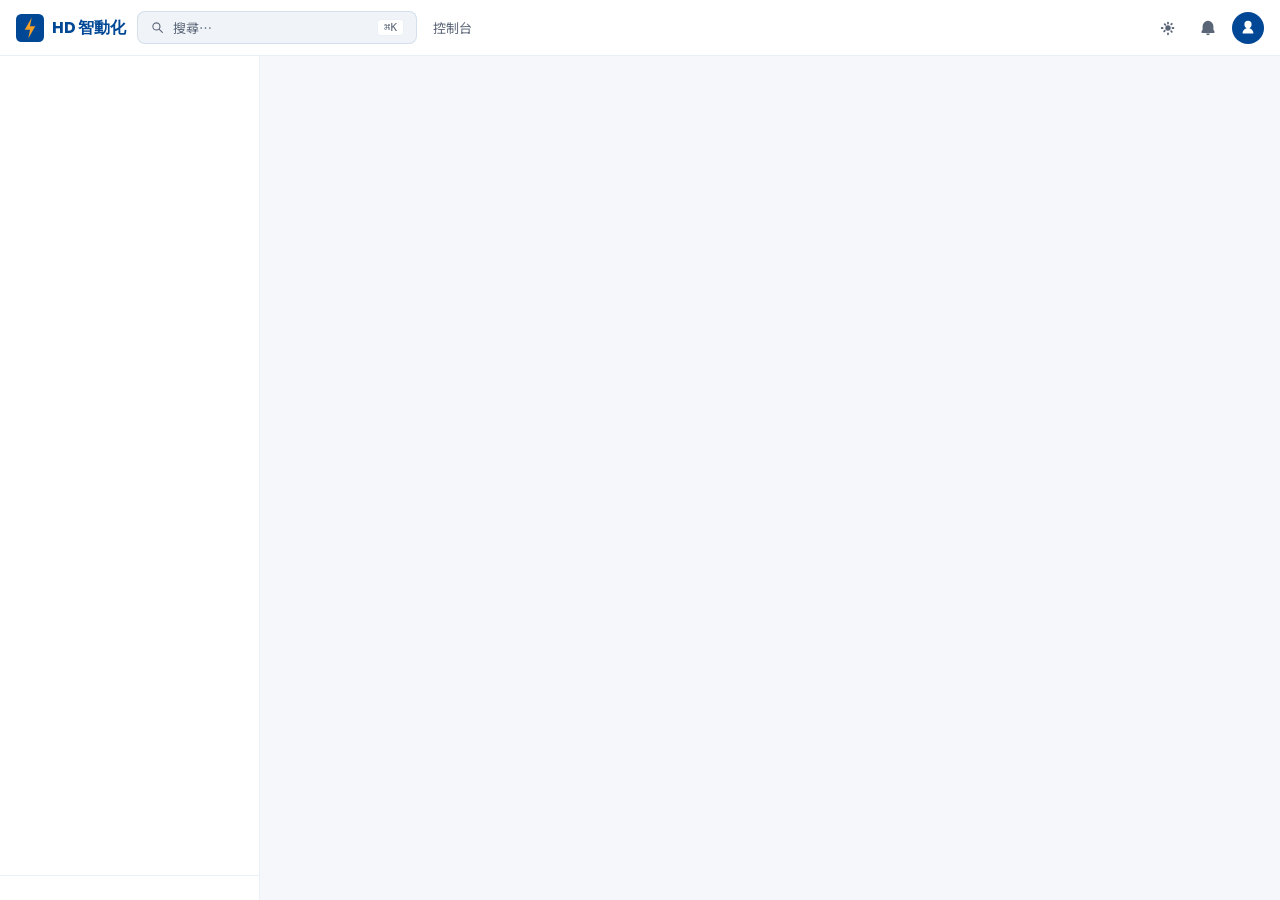
==== commit e78dbb43: "feat: GWS SaaS 架構重構 — 2欄路由 + Agent 個性化 + 聊天 UX 強化 從 3 欄固定 Grid 重構為 2 欄 SaaS 架構（可收合側邊欄 + hash-based 路" ====
--- a/dashboard/index.html
+++ b/dashboard/index.html
@@ -3,64 +3,83 @@
 <head>
   <meta charset="UTF-8">
   <meta name="viewport" content="width=device-width, initial-scale=1.0, user-scalable=no, viewport-fit=cover">
-  <title>⚡ HD 智動化 — AI Agent Dashboard</title>
-  <link rel="icon" href="data:image/svg+xml,<svg xmlns='http://www.w3.org/2000/svg' viewBox='0 0 100 100'><text y='.9em' font-size='90'>⚡</text></svg>">
+  <title>HD 智動化 — AI Agent SaaS</title>
+  <link rel="icon" href="data:image/svg+xml,<svg xmlns='http://www.w3.org/2000/svg' viewBox='0 0 32 32'><rect width='32' height='32' rx='6' fill='%23004896'/><path d='M18 4l-8 14h6l-2 10 8-14h-6z' fill='%23f4a026'/></svg>">
   <link rel="preconnect" href="https://fonts.googleapis.com">
   <link rel="preconnect" href="https://fonts.gstatic.com" crossorigin>
   <link href="https://fonts.googleapis.com/css2?family=Noto+Sans+TC:wght@400;500;600;700&family=Poppins:wght@400;500;600;700&display=swap" rel="stylesheet">
   <link rel="stylesheet" href="css/styles.css">
 </head>
 <body>
-  <!-- Status Bar -->
-  <header class="status-bar" role="banner">
-    <div class="status-left">
-      <button class="hamburger-btn" id="hamburger-btn" aria-label="Toggle sidebar">☰</button>
-      <span class="logo">⚡ HD 智動化</span>
-      <span class="status-pill" id="gw-pill">Gateway: --</span>
-      <span class="status-pill" id="tg-pill">Telegram: --</span>
-      <span class="status-pill" id="line-pill">LINE: --</span>
+  <!-- Top Navbar (56px) -->
+  <header class="top-navbar" id="top-navbar" role="banner">
+    <div class="navbar-left">
+      <button class="navbar-hamburger" id="nav-hamburger" aria-label="Toggle navigation">
+        <svg width="20" height="20" viewBox="0 0 20 20" fill="currentColor"><rect x="2" y="4" width="16" height="2" rx="1"/><rect x="2" y="9" width="16" height="2" rx="1"/><rect x="2" y="14" width="16" height="2" rx="1"/></svg>
+      </button>
+      <a class="navbar-logo" href="#/dashboard">
+        <svg class="navbar-logo-icon" width="28" height="28" viewBox="0 0 32 32" fill="none">
+          <rect width="32" height="32" rx="6" fill="var(--brand-primary)"/>
+          <path d="M18 4l-8 14h6l-2 10 8-14h-6z" fill="var(--brand-secondary)"/>
+        </svg>
+        <span class="navbar-logo-text">HD 智動化</span>
+      </a>
     </div>
-    <div class="status-right">
-      <span id="agent-count" aria-live="polite">0 Agents</span>
-      <span id="clock" aria-label="Clock"></span>
-      <button class="view-toggle-btn" id="view-toggle-btn" title="Toggle view" aria-label="Toggle workspace / office view">🏢</button>
-      <button class="theme-btn" id="theme-btn" title="Toggle theme" aria-label="Toggle theme">☀</button>
-      <button class="settings-btn" id="settings-btn" title="Settings" aria-label="Settings">⚙</button>
+    <div class="navbar-center">
+      <div class="navbar-search" id="navbar-search">
+        <svg class="navbar-search-icon" width="15" height="15" viewBox="0 0 20 20" fill="currentColor"><path d="M8.5 3a5.5 5.5 0 014.38 8.88l4.12 4.12a.75.75 0 01-1.06 1.06l-4.12-4.12A5.5 5.5 0 118.5 3zm0 1.5a4 4 0 100 8 4 4 0 000-8z"/></svg>
+        <input type="text" id="navbar-search-input" data-i18n-placeholder="nav.searchPlaceholder" placeholder="搜尋…" aria-label="Search">
+        <kbd class="navbar-search-kbd">⌘K</kbd>
+      </div>
+      <nav class="navbar-breadcrumb" id="navbar-breadcrumb" aria-label="Breadcrumb">
+        <span id="breadcrumb-text">控制台</span>
+      </nav>
+    </div>
+    <div class="navbar-right">
+      <span class="navbar-clock" id="clock" aria-label="Clock"></span>
+      <button class="navbar-icon-btn" id="theme-btn" title="Toggle theme" aria-label="Toggle theme">
+        <svg class="icon-sun" width="18" height="18" viewBox="0 0 20 20" fill="currentColor"><path d="M10 3a1 1 0 011 1v1a1 1 0 01-2 0V4a1 1 0 011-1zm4.95 1.64a1 1 0 010 1.41l-.71.71a1 1 0 01-1.41-1.41l.7-.71a1 1 0 011.42 0zM17 10a1 1 0 01-1 1h-1a1 1 0 010-2h1a1 1 0 011 1zm-2.05 4.95a1 1 0 01-1.41 0l-.71-.7a1 1 0 011.41-1.42l.71.71a1 1 0 010 1.41zM10 15a1 1 0 011 1v1a1 1 0 01-2 0v-1a1 1 0 011-1zm-4.95-.64a1 1 0 010-1.41l.71-.71a1 1 0 011.41 1.41l-.7.71a1 1 0 01-1.42 0zM5 10a1 1 0 01-1 1H3a1 1 0 010-2h1a1 1 0 011 1zm.64-4.95a1 1 0 011.41 0l.71.7A1 1 0 016.35 7.2l-.71-.71a1 1 0 010-1.41zM10 7a3 3 0 100 6 3 3 0 000-6z"/></svg>
+        <svg class="icon-moon" width="18" height="18" viewBox="0 0 20 20" fill="currentColor" style="display:none"><path d="M17.29 13.35A8 8 0 116.65 2.71a1 1 0 011.22 1.22 6 6 0 008.21 8.21 1 1 0 011.22 1.22z"/></svg>
+      </button>
+      <button class="navbar-icon-btn navbar-notifications-btn" id="notifications-btn" title="Notifications" aria-label="Notifications">
+        <svg width="18" height="18" viewBox="0 0 20 20" fill="currentColor"><path d="M10 2a6 6 0 00-6 6v3.59l-1.3 2.6A1 1 0 003.6 15.5h12.8a1 1 0 00.9-1.31L16 11.59V8a6 6 0 00-6-6zm-2 14a2 2 0 104 0H8z"/></svg>
+      </button>
+      <div class="navbar-avatar" id="navbar-avatar" role="button" tabindex="0" title="Account" aria-label="Account">
+        <svg width="18" height="18" viewBox="0 0 20 20" fill="currentColor"><path d="M10 2a4 4 0 110 8 4 4 0 010-8zM4 16c0-3.31 2.69-6 6-6s6 2.69 6 6H4z"/></svg>
+      </div>
     </div>
   </header>
 
-  <!-- App Shell: 3-column grid -->
+  <!-- App Shell: nav-sidebar + main content -->
   <div class="app-shell" id="app-shell">
-    <!-- Left Sidebar -->
-    <aside class="sidebar" id="sidebar" role="navigation" aria-label="Agent list">
-      <div class="sidebar-header">
-        <span class="sidebar-title" id="sidebar-title">AI 助理團隊</span>
+    <!-- Navigation Sidebar -->
+    <aside class="nav-sidebar" id="nav-sidebar" role="navigation" aria-label="Main navigation">
+      <nav class="nav-sidebar-menu" id="nav-sidebar-menu" role="menu">
+        <!-- Built by nav-sidebar.js -->
+      </nav>
+      <div class="nav-sidebar-footer" id="nav-sidebar-footer">
+        <!-- Stats footer built by nav-sidebar.js -->
       </div>
-      <div class="sidebar-search">
-        <input type="text" class="sidebar-search-input" id="sidebar-search" placeholder="搜尋助理…" aria-label="Search agents">
-      </div>
-      <ul class="sidebar-agent-list" id="sidebar-agent-list" role="list"></ul>
     </aside>
 
-    <!-- Main Content (Workspace or Office Scene) -->
+    <!-- Main Content Area (route-switched views) -->
     <main class="main-content" id="main-content" role="main">
-      <!-- Workspace View (default) -->
-      <div class="workspace-view" id="workspace-view">
-        <div class="workspace-grid" id="workspace-grid"></div>
-      </div>
-      <!-- Office Scene View (lazy-loaded) -->
-      <div class="office-view" id="office-view" style="display:none">
+      <!-- Dashboard View -->
+      <div class="view-container" id="view-dashboard" style="display:none"></div>
+      <!-- Agents View -->
+      <div class="view-container" id="view-agents" style="display:none"></div>
+      <!-- Chat View -->
+      <div class="view-container view-chat-container" id="view-chat" style="display:none"></div>
+      <!-- Office View -->
+      <div class="view-container view-office-container" id="view-office" style="display:none">
         <canvas id="office" role="img" aria-label="Manufacturing HQ pixel art office scene"></canvas>
       </div>
+      <!-- Settings View -->
+      <div class="view-container" id="view-settings" style="display:none"></div>
     </main>
-
-    <!-- Chat Panel (always visible on desktop) -->
-    <section class="chat-panel" id="chat-panel-section" role="complementary" aria-label="Chat">
-      <!-- Chat content built by chat-panel.js -->
-    </section>
   </div>
 
-  <!-- Agent Info Panel (shown on hover in Office view) -->
+  <!-- Agent Info Panel (office view hover tooltip) -->
   <div class="agent-panel" id="agent-panel" style="display:none" role="tooltip">
     <div class="agent-panel-name" id="panel-name"></div>
     <div class="agent-panel-role" id="panel-role"></div>
@@ -69,12 +88,21 @@
 
   <!-- Mobile bottom nav (≤768px) -->
   <nav class="mobile-nav" id="mobile-nav" role="tablist" aria-label="Navigation">
-    <button class="mobile-nav-btn active" data-tab="agents" role="tab" aria-selected="true">👥</button>
-    <button class="mobile-nav-btn" data-tab="workspace" role="tab" aria-selected="false">📊</button>
-    <button class="mobile-nav-btn" data-tab="chat" role="tab" aria-selected="false">💬</button>
+    <button class="mobile-nav-btn active" data-route="dashboard" role="tab" aria-selected="true" aria-label="Dashboard">
+      <svg width="22" height="22" viewBox="0 0 20 20" fill="currentColor"><path d="M10 2L2 9h3v8h4v-5h2v5h4V9h3L10 2z"/></svg>
+    </button>
+    <button class="mobile-nav-btn" data-route="agents" role="tab" aria-selected="false" aria-label="Agents">
+      <svg width="22" height="22" viewBox="0 0 20 20" fill="currentColor"><path d="M10 2a3 3 0 013 3v1h2a2 2 0 012 2v6a2 2 0 01-2 2H5a2 2 0 01-2-2V8a2 2 0 012-2h2V5a3 3 0 013-3zm-2 8a1.5 1.5 0 100 3 1.5 1.5 0 000-3zm4 0a1.5 1.5 0 100 3 1.5 1.5 0 000-3z"/></svg>
+    </button>
+    <button class="mobile-nav-btn" data-route="chat" role="tab" aria-selected="false" aria-label="Chat">
+      <svg width="22" height="22" viewBox="0 0 20 20" fill="currentColor"><path d="M3 4a2 2 0 012-2h10a2 2 0 012 2v8a2 2 0 01-2 2H7l-4 4V4z"/></svg>
+    </button>
+    <button class="mobile-nav-btn" data-route="office" role="tab" aria-selected="false" aria-label="Office">
+      <svg width="22" height="22" viewBox="0 0 20 20" fill="currentColor"><path d="M4 3a1 1 0 011-1h10a1 1 0 011 1v14a1 1 0 01-1 1H5a1 1 0 01-1-1V3zm2 1v2h3V4H6zm5 0v2h3V4h-3zM6 8v2h3V8H6zm5 0v2h3V8h-3zM6 12v2h3v-2H6zm5 0v2h3v-2h-3z"/></svg>
+    </button>
   </nav>
 
-  <!-- Scripts: i18n + auth gate first -->
+  <!-- Scripts: load order matters -->
   <script src="js/i18n.js"></script>
   <script src="js/auth-gate.js"></script>
   <script src="js/pixel-sprites.js"></script>
@@ -85,7 +113,8 @@
   <script src="js/chat-panel.js"></script>
   <script src="js/settings-panel.js"></script>
   <script src="js/view-manager.js"></script>
-  <script src="js/agent-sidebar.js"></script>
+  <script src="js/nav-sidebar.js"></script>
+  <script src="js/dashboard-view.js"></script>
   <script src="js/app.js"></script>
 </body>
 </html>
--- a/dashboard/css/styles.css
+++ b/dashboard/css/styles.css
@@ -1,7 +1,7 @@
-/* HD 智動化 Dashboard — Enterprise Design System
+/* HD 智動化 AI Agent SaaS — Enterprise Design System
    Brand: HD Smarter (smarter.tw)
+   Layout: 2-column SaaS (collapsible nav-sidebar + main content with routing)
    Dual theme (light default / dark toggle)
-   3-column CSS Grid: sidebar | main | chat
    Zero hardcoded colors — all via CSS custom properties */
 
 /* ═══════════════════════════════════════════════
@@ -74,9 +74,9 @@
   --shadow-lg: 0 8px 32px rgba(0, 72, 150, 0.12);
 
   /* Layout */
-  --sidebar-w: 260px;
-  --chat-w: 380px;
-  --bar-h: 48px;
+  --navbar-h: 56px;
+  --nav-sidebar-w: 260px;
+  --nav-sidebar-collapsed-w: 64px;
 }
 
 /* ═══════════════════════════════════════════════
@@ -143,202 +143,413 @@
 }
 
 /* ═══════════════════════════════════════════════
-   Status Bar
+   Top Navbar (56px)
    ═══════════════════════════════════════════════ */
-.status-bar {
+.top-navbar {
   position: fixed;
   top: 0; left: 0; right: 0;
-  height: var(--bar-h);
+  height: var(--navbar-h);
   background: var(--bar-bg);
   backdrop-filter: blur(12px);
   display: flex;
+  align-items: center;
   justify-content: space-between;
-  align-items: center;
-  padding: 0 20px;
+  padding: 0 16px;
   z-index: 100;
   border-bottom: 1px solid var(--bar-border);
-  font-size: 13px;
-  color: var(--text);
-}
-
-.status-left, .status-right {
-  display: flex;
-  align-items: center;
   gap: 12px;
 }
 
-.logo {
+.navbar-left,
+.navbar-right {
+  display: flex;
+  align-items: center;
+  gap: 8px;
+  flex-shrink: 0;
+}
+
+.navbar-center {
+  flex: 1;
+  display: flex;
+  align-items: center;
+  gap: 16px;
+  min-width: 0;
+}
+
+/* Hamburger */
+.navbar-hamburger {
+  display: none;
+  background: none;
+  border: none;
+  color: var(--text-dim);
+  cursor: pointer;
+  padding: 6px;
+  border-radius: 6px;
+  line-height: 0;
+  transition: color 0.2s, background 0.2s;
+}
+.navbar-hamburger:hover {
+  color: var(--text);
+  background: var(--surface-hover);
+}
+
+/* Logo */
+.navbar-logo {
+  display: flex;
+  align-items: center;
+  gap: 8px;
+  text-decoration: none;
+  flex-shrink: 0;
+}
+.navbar-logo-icon {
+  flex-shrink: 0;
+  line-height: 0;
+}
+.navbar-logo-text {
   font-family: var(--font-en);
   font-weight: 700;
-  font-size: 15px;
+  font-size: 16px;
   letter-spacing: -0.3px;
   color: var(--accent);
 }
 
-.status-pill {
+/* Search */
+.navbar-search {
+  display: flex;
+  align-items: center;
+  gap: 8px;
+  background: var(--input-bg);
+  border: 1px solid var(--input-border);
+  border-radius: 8px;
+  padding: 6px 12px;
+  max-width: 280px;
+  width: 100%;
+  transition: border-color 0.2s;
+}
+.navbar-search:focus-within {
+  border-color: var(--input-focus);
+}
+.navbar-search-icon {
+  color: var(--text-dim);
+  flex-shrink: 0;
+  line-height: 0;
+}
+.navbar-search input {
+  background: none;
+  border: none;
+  outline: none;
+  color: var(--text);
+  font-size: 13px;
+  font-family: inherit;
+  flex: 1;
+  min-width: 0;
+}
+.navbar-search input::placeholder {
+  color: var(--text-dim);
+}
+.navbar-search-kbd {
   font-family: var(--font-mono);
   font-size: 11px;
-  padding: 3px 10px;
-  border-radius: 10px;
-  background: var(--pill-bg);
-  border: 1px solid var(--pill-border);
-}
-.status-pill.ok { color: var(--green); border-color: var(--pill-ok-border); background: var(--pill-ok-bg); }
-.status-pill.warn { color: var(--yellow); border-color: var(--pill-warn-border); background: var(--pill-warn-bg); }
-.status-pill.err { color: var(--red); border-color: var(--pill-err-border); background: var(--pill-err-bg); }
-
-#agent-count { font-family: var(--font-mono); font-size: 11px; color: var(--accent-light); }
-#clock { font-family: var(--font-mono); font-size: 11px; color: var(--text-dim); }
-
-/* Shared button style for header */
-.theme-btn, .settings-btn, .view-toggle-btn, .hamburger-btn {
+  color: var(--text-dim);
+  background: var(--surface);
+  border: 1px solid var(--bar-border);
+  border-radius: 4px;
+  padding: 1px 6px;
+  flex-shrink: 0;
+}
+
+/* Breadcrumb */
+.navbar-breadcrumb {
+  font-size: 13px;
+  color: var(--text-dim);
+  white-space: nowrap;
+  overflow: hidden;
+  text-overflow: ellipsis;
+}
+
+/* Clock */
+.navbar-clock {
+  font-family: var(--font-mono);
+  font-size: 12px;
+  color: var(--text-dim);
+  white-space: nowrap;
+}
+
+/* Icon buttons */
+.navbar-icon-btn {
   background: none;
-  border: 1px solid var(--input-border);
+  border: 1px solid transparent;
   border-radius: 8px;
   color: var(--text-dim);
   cursor: pointer;
-  font-size: 16px;
-  padding: 4px 10px;
-  line-height: 1;
-  transition: color 0.2s, border-color 0.2s, background 0.2s;
-}
-.theme-btn:hover, .settings-btn:hover, .view-toggle-btn:hover, .hamburger-btn:hover {
-  color: var(--text);
-  border-color: var(--accent);
+  padding: 6px;
+  line-height: 0;
+  transition: color 0.2s, background 0.2s, border-color 0.2s;
+}
+.navbar-icon-btn:hover {
+  color: var(--text);
   background: var(--surface-hover);
-}
-.theme-btn:focus-visible, .settings-btn:focus-visible, .view-toggle-btn:focus-visible, .hamburger-btn:focus-visible {
+  border-color: var(--input-border);
+}
+.navbar-icon-btn:focus-visible {
   outline: 2px solid var(--accent);
   outline-offset: 2px;
 }
 
-/* Hide hamburger on desktop (sidebar always visible) */
-@media (min-width: 769px) {
-  .hamburger-btn { display: none; }
+/* Avatar */
+.navbar-avatar {
+  width: 32px;
+  height: 32px;
+  border-radius: 50%;
+  background: var(--accent);
+  color: #fff;
+  display: flex;
+  align-items: center;
+  justify-content: center;
+  cursor: pointer;
+  transition: opacity 0.2s;
+  flex-shrink: 0;
+}
+.navbar-avatar:hover { opacity: 0.85; }
+.navbar-avatar:focus-visible {
+  outline: 2px solid var(--accent);
+  outline-offset: 2px;
 }
 
 /* ═══════════════════════════════════════════════
-   App Shell — 3 Column Grid
+   App Shell — 2 Column (nav-sidebar + main)
    ═══════════════════════════════════════════════ */
 .app-shell {
   position: fixed;
-  top: var(--bar-h);
+  top: var(--navbar-h);
   left: 0; right: 0; bottom: 0;
   display: grid;
-  grid-template-columns: var(--sidebar-w) 1fr var(--chat-w);
-  overflow: hidden;
+  grid-template-columns: var(--nav-sidebar-w) 1fr;
+  overflow: hidden;
+  transition: grid-template-columns 0.25s ease;
+}
+.app-shell.sidebar-collapsed {
+  grid-template-columns: var(--nav-sidebar-collapsed-w) 1fr;
 }
 
 /* ═══════════════════════════════════════════════
-   Sidebar
+   Navigation Sidebar
    ═══════════════════════════════════════════════ */
-.sidebar {
+.nav-sidebar {
   background: var(--surface);
   border-right: 1px solid var(--bar-border);
   display: flex;
   flex-direction: column;
   overflow: hidden;
-}
-
-.sidebar-header {
-  padding: 16px 20px 12px;
-  border-bottom: 1px solid var(--bar-border);
-}
-
-.sidebar-title {
-  font-family: var(--font-en);
-  font-weight: 700;
-  font-size: 15px;
-  color: var(--accent);
-}
-
-.sidebar-search {
-  padding: 8px 12px;
-  border-bottom: 1px solid var(--bar-border);
-}
-
-.sidebar-search-input {
+  transition: width 0.25s ease;
+}
+
+.nav-sidebar-menu {
+  flex: 1;
+  overflow-y: auto;
+  padding: 8px 0;
+}
+
+/* Menu items */
+.nav-menu-item {
+  display: flex;
+  align-items: center;
+  gap: 12px;
+  padding: 10px 20px;
+  color: var(--text-dim);
+  cursor: pointer;
+  border: none;
+  background: none;
   width: 100%;
-  background: var(--input-bg);
-  border: 1px solid var(--input-border);
-  border-radius: 8px;
-  padding: 8px 12px;
-  color: var(--text);
   font-size: 13px;
   font-family: inherit;
-  outline: none;
-}
-.sidebar-search-input:focus {
-  border-color: var(--input-focus);
-}
-
-.sidebar-agent-list {
-  list-style: none;
+  text-align: left;
+  transition: background 0.15s, color 0.15s;
+  position: relative;
+  white-space: nowrap;
+}
+.nav-menu-item:hover {
+  background: var(--surface-hover);
+  color: var(--text);
+}
+.nav-menu-item.active {
+  color: var(--accent);
+  background: rgba(0, 72, 150, 0.06);
+}
+:root[data-theme="dark"] .nav-menu-item.active {
+  background: rgba(88, 166, 255, 0.08);
+}
+.nav-menu-item.active::before {
+  content: '';
+  position: absolute;
+  left: 0;
+  top: 4px;
+  bottom: 4px;
+  width: 3px;
+  background: var(--accent);
+  border-radius: 0 2px 2px 0;
+}
+.nav-menu-item:focus-visible {
+  outline: 2px solid var(--accent);
+  outline-offset: -2px;
+}
+
+.nav-menu-icon {
+  width: 20px;
+  height: 20px;
+  flex-shrink: 0;
+  display: flex;
+  align-items: center;
+  justify-content: center;
+  line-height: 0;
+}
+.nav-menu-icon svg {
+  width: 18px;
+  height: 18px;
+}
+
+.nav-menu-label {
   flex: 1;
-  overflow-y: auto;
-}
-
-.sidebar-agent-item {
-  display: flex;
-  align-items: center;
-  gap: 10px;
-  padding: 10px 20px;
-  cursor: pointer;
-  border-bottom: 1px solid var(--bar-border);
-  transition: background 0.15s;
-}
-.sidebar-agent-item:hover {
+  overflow: hidden;
+  text-overflow: ellipsis;
+}
+
+.nav-menu-chevron {
+  width: 16px;
+  height: 16px;
+  flex-shrink: 0;
+  transition: transform 0.2s;
+  line-height: 0;
+  opacity: 0.5;
+}
+.nav-menu-chevron svg {
+  width: 14px;
+  height: 14px;
+}
+.nav-menu-item.expanded .nav-menu-chevron {
+  transform: rotate(90deg);
+}
+
+/* Divider */
+.nav-menu-divider {
+  height: 1px;
+  background: var(--bar-border);
+  margin: 8px 16px;
+}
+
+/* Section label */
+.nav-menu-section {
+  font-size: 10px;
+  font-weight: 600;
+  text-transform: uppercase;
+  letter-spacing: 0.5px;
+  color: var(--text-dim);
+  padding: 12px 20px 4px;
+  opacity: 0.7;
+}
+
+/* Submenu */
+.nav-submenu {
+  overflow: hidden;
+  max-height: 0;
+  transition: max-height 0.25s ease;
+}
+.nav-submenu.open {
+  max-height: 200px;
+}
+
+.nav-submenu-item {
+  display: flex;
+  align-items: center;
+  gap: 12px;
+  padding: 8px 20px 8px 52px;
+  color: var(--text-dim);
+  cursor: pointer;
+  border: none;
+  background: none;
+  width: 100%;
+  font-size: 12px;
+  font-family: inherit;
+  text-align: left;
+  transition: background 0.15s, color 0.15s;
+  white-space: nowrap;
+}
+.nav-submenu-item:hover {
   background: var(--surface-hover);
-}
-.sidebar-agent-item.active {
-  background: var(--accent);
-  color: #fff;
-}
-.sidebar-agent-item.hidden {
+  color: var(--text);
+}
+.nav-submenu-item.active {
+  color: var(--accent);
+}
+
+.nav-submenu-icon {
+  width: 16px;
+  height: 16px;
+  flex-shrink: 0;
+  display: flex;
+  align-items: center;
+  justify-content: center;
+  line-height: 0;
+}
+.nav-submenu-icon svg {
+  width: 14px;
+  height: 14px;
+}
+
+/* Sidebar footer */
+.nav-sidebar-footer {
+  padding: 12px 16px;
+  border-top: 1px solid var(--bar-border);
+  flex-shrink: 0;
+}
+
+.nav-footer-stats {
+  display: flex;
+  flex-direction: column;
+  gap: 4px;
+}
+.nav-footer-stat {
+  display: flex;
+  align-items: center;
+  gap: 6px;
+  font-size: 11px;
+  color: var(--text-dim);
+}
+.nav-footer-stat-dot {
+  width: 6px;
+  height: 6px;
+  border-radius: 50%;
+  flex-shrink: 0;
+}
+.nav-footer-brand {
+  font-size: 10px;
+  color: var(--text-dim);
+  opacity: 0.6;
+  margin-top: 6px;
+  text-align: center;
+}
+
+/* Collapsed sidebar */
+.sidebar-collapsed .nav-sidebar {
+  width: var(--nav-sidebar-collapsed-w);
+}
+.sidebar-collapsed .nav-menu-label,
+.sidebar-collapsed .nav-menu-chevron,
+.sidebar-collapsed .nav-menu-section,
+.sidebar-collapsed .nav-submenu,
+.sidebar-collapsed .nav-sidebar-footer {
   display: none;
 }
-
-.agent-color-dot {
-  width: 10px;
-  height: 10px;
-  border-radius: 50%;
-  flex-shrink: 0;
-  border: 2px solid transparent;
-}
-
-.sidebar-agent-info {
-  flex: 1;
-  min-width: 0;
-}
-
-.sidebar-agent-name {
-  font-size: 13px;
-  font-weight: 600;
-  color: var(--text);
-  white-space: nowrap;
-  overflow: hidden;
-  text-overflow: ellipsis;
-}
-.sidebar-agent-item.active .sidebar-agent-name { color: #fff; }
-
-.sidebar-agent-role {
-  font-size: 11px;
-  color: var(--text-dim);
-  white-space: nowrap;
-  overflow: hidden;
-  text-overflow: ellipsis;
-}
-.sidebar-agent-item.active .sidebar-agent-role { color: rgba(255, 255, 255, 0.8); }
-
-.agent-status-dot {
-  width: 8px;
-  height: 8px;
-  border-radius: 50%;
-  flex-shrink: 0;
-  background: var(--text-dim);
-}
-.agent-status-dot.active { background: var(--green); }
-.agent-status-dot.idle { background: var(--yellow); }
+.sidebar-collapsed .nav-menu-item {
+  justify-content: center;
+  padding: 12px;
+}
+.sidebar-collapsed .nav-menu-item.active::before {
+  display: none;
+}
+.sidebar-collapsed .nav-menu-divider {
+  margin: 8px 12px;
+}
 
 /* ═══════════════════════════════════════════════
    Main Content
@@ -349,92 +560,22 @@
   background: var(--bg);
 }
 
-/* Workspace View — Agent card grid */
-.workspace-view {
+.view-container {
   height: 100%;
   overflow-y: auto;
   padding: 24px;
 }
 
-.workspace-grid {
-  display: grid;
-  grid-template-columns: repeat(auto-fill, minmax(220px, 1fr));
-  gap: 16px;
-}
-
-.workspace-card {
-  background: var(--surface);
-  border: 1px solid var(--bar-border);
-  border-radius: 12px;
-  padding: 16px;
-  cursor: pointer;
-  transition: box-shadow 0.2s, border-color 0.2s, transform 0.15s;
-}
-.workspace-card:hover {
-  box-shadow: var(--shadow);
-  border-color: var(--accent);
-  transform: translateY(-2px);
-}
-.workspace-card.active {
-  border-color: var(--accent);
-  box-shadow: 0 0 0 2px rgba(0, 72, 150, 0.15);
-}
-
-.workspace-card-header {
-  display: flex;
-  align-items: center;
-  gap: 10px;
-  margin-bottom: 8px;
-}
-
-.workspace-card-icon {
-  width: 36px;
-  height: 36px;
-  border-radius: 10px;
-  display: flex;
-  align-items: center;
-  justify-content: center;
-  font-size: 18px;
-  flex-shrink: 0;
-  color: #fff;
-}
-
-.workspace-card-name {
-  font-size: 14px;
-  font-weight: 600;
-  color: var(--text);
-}
-
-.workspace-card-role {
-  font-size: 11px;
-  color: var(--text-dim);
-}
-
-.workspace-card-status {
-  display: flex;
-  align-items: center;
-  gap: 6px;
-  margin-top: 10px;
-  font-size: 11px;
-  color: var(--text-dim);
-}
-
-.workspace-card-last-msg {
-  margin-top: 8px;
-  font-size: 12px;
-  color: var(--text-dim);
-  white-space: nowrap;
-  overflow: hidden;
-  text-overflow: ellipsis;
-}
-
-/* Office View — Canvas */
-.office-view {
-  height: 100%;
-  position: relative;
-}
-
-.office-view canvas {
+.view-chat-container {
+  padding: 0;
+  overflow: hidden;
+}
+
+.view-office-container {
+  padding: 0;
+  overflow: hidden;
+}
+.view-office-container canvas {
   display: block;
   width: 100%;
   height: 100%;
@@ -443,27 +584,599 @@
 }
 
 /* ═══════════════════════════════════════════════
-   Chat Panel (integrated, not overlay)
+   Dashboard View (GWS style)
    ═══════════════════════════════════════════════ */
-.chat-panel {
+
+/* Welcome banner */
+.dash-welcome {
+  background: linear-gradient(135deg, var(--brand-primary) 0%, var(--brand-accent) 100%);
+  border-radius: 16px;
+  padding: 28px 32px;
+  margin-bottom: 24px;
+  color: #fff;
+  position: relative;
+  overflow: hidden;
+}
+.dash-welcome-greeting {
+  font-size: 22px;
+  font-weight: 700;
+  margin-bottom: 4px;
+}
+.dash-welcome-sub {
+  font-size: 13px;
+  opacity: 0.85;
+}
+.dash-welcome-time {
+  position: absolute;
+  top: 20px;
+  right: 28px;
+  text-align: right;
+}
+.dash-welcome-clock {
+  font-family: var(--font-mono);
+  font-size: 28px;
+  font-weight: 600;
+}
+.dash-welcome-date {
+  font-size: 12px;
+  opacity: 0.8;
+}
+
+/* Quick actions */
+.dash-quick-actions {
+  display: flex;
+  gap: 10px;
+  margin-bottom: 24px;
+  flex-wrap: wrap;
+}
+.dash-quick-btn {
+  display: flex;
+  align-items: center;
+  gap: 6px;
+  padding: 8px 16px;
+  border-radius: 20px;
+  border: 1px solid var(--bar-border);
+  background: var(--surface);
+  color: var(--text);
+  font-size: 13px;
+  font-family: inherit;
+  cursor: pointer;
+  transition: background 0.2s, border-color 0.2s, box-shadow 0.2s;
+  white-space: nowrap;
+}
+.dash-quick-btn:hover {
+  border-color: var(--accent);
+  box-shadow: var(--shadow);
+}
+.dash-quick-btn:focus-visible {
+  outline: 2px solid var(--accent);
+  outline-offset: 2px;
+}
+.dash-quick-btn svg {
+  width: 16px;
+  height: 16px;
+  flex-shrink: 0;
+}
+
+/* Stat cards */
+.dash-stats {
+  display: grid;
+  grid-template-columns: repeat(auto-fill, minmax(200px, 1fr));
+  gap: 16px;
+  margin-bottom: 24px;
+}
+.dash-stat-card {
+  background: var(--surface);
+  border: 1px solid var(--bar-border);
+  border-radius: 12px;
+  padding: 18px 20px;
+  display: flex;
+  align-items: flex-start;
+  gap: 14px;
+  transition: box-shadow 0.2s;
+}
+.dash-stat-card:hover {
+  box-shadow: var(--shadow);
+}
+.dash-stat-icon {
+  width: 40px;
+  height: 40px;
+  border-radius: 10px;
+  display: flex;
+  align-items: center;
+  justify-content: center;
+  flex-shrink: 0;
+  color: #fff;
+}
+.dash-stat-icon svg {
+  width: 20px;
+  height: 20px;
+}
+.dash-stat-info {
+  flex: 1;
+  min-width: 0;
+}
+.dash-stat-value {
+  font-size: 22px;
+  font-weight: 700;
+  color: var(--text);
+  line-height: 1.2;
+}
+.dash-stat-label {
+  font-size: 12px;
+  color: var(--text-dim);
+  margin-top: 2px;
+}
+
+/* Panels (recent chats + activity) */
+.dash-panels {
+  display: grid;
+  grid-template-columns: repeat(auto-fit, minmax(320px, 1fr));
+  gap: 16px;
+}
+.dash-panel {
+  background: var(--surface);
+  border: 1px solid var(--bar-border);
+  border-radius: 12px;
+  overflow: hidden;
+}
+.dash-panel-header {
+  display: flex;
+  align-items: center;
+  justify-content: space-between;
+  padding: 14px 18px;
+  border-bottom: 1px solid var(--bar-border);
+  font-size: 14px;
+  font-weight: 600;
+  color: var(--text);
+}
+.dash-panel-body {
+  padding: 0;
+  max-height: 260px;
+  overflow-y: auto;
+}
+.dash-panel-item {
+  display: flex;
+  align-items: center;
+  gap: 10px;
+  padding: 10px 18px;
+  border-bottom: 1px solid var(--bar-border);
+  font-size: 13px;
+  cursor: pointer;
+  transition: background 0.15s;
+}
+.dash-panel-item:last-child {
+  border-bottom: none;
+}
+.dash-panel-item:hover {
+  background: var(--surface-hover);
+}
+.dash-panel-item-dot {
+  width: 8px;
+  height: 8px;
+  border-radius: 50%;
+  flex-shrink: 0;
+}
+.dash-panel-item-text {
+  flex: 1;
+  min-width: 0;
+  overflow: hidden;
+  text-overflow: ellipsis;
+  white-space: nowrap;
+  color: var(--text);
+}
+.dash-panel-item-time {
+  font-size: 11px;
+  color: var(--text-dim);
+  flex-shrink: 0;
+}
+.dash-panel-empty {
+  padding: 24px 18px;
+  text-align: center;
+  color: var(--text-dim);
+  font-size: 13px;
+}
+
+/* ═══════════════════════════════════════════════
+   Agent Cards View (GWS style)
+   ═══════════════════════════════════════════════ */
+
+/* Toolbar */
+.agents-toolbar {
+  display: flex;
+  align-items: center;
+  gap: 12px;
+  margin-bottom: 20px;
+  flex-wrap: wrap;
+}
+.agents-search {
+  display: flex;
+  align-items: center;
+  gap: 8px;
+  background: var(--input-bg);
+  border: 1px solid var(--input-border);
+  border-radius: 8px;
+  padding: 7px 12px;
+  flex: 1;
+  max-width: 320px;
+  min-width: 160px;
+  transition: border-color 0.2s;
+}
+.agents-search:focus-within {
+  border-color: var(--input-focus);
+}
+.agents-search svg {
+  width: 15px;
+  height: 15px;
+  color: var(--text-dim);
+  flex-shrink: 0;
+}
+.agents-search input {
+  background: none;
+  border: none;
+  outline: none;
+  color: var(--text);
+  font-size: 13px;
+  font-family: inherit;
+  flex: 1;
+  min-width: 0;
+}
+.agents-search input::placeholder {
+  color: var(--text-dim);
+}
+
+.agents-filter {
+  display: flex;
+  gap: 4px;
+}
+.agents-filter-btn {
+  padding: 6px 14px;
+  border-radius: 16px;
+  border: 1px solid var(--input-border);
+  background: none;
+  color: var(--text-dim);
+  font-size: 12px;
+  font-family: inherit;
+  cursor: pointer;
+  transition: all 0.15s;
+}
+.agents-filter-btn:hover {
+  border-color: var(--accent);
+  color: var(--text);
+}
+.agents-filter-btn.active {
+  background: var(--accent);
+  color: #fff;
+  border-color: var(--accent);
+}
+
+/* Agent cards grid */
+.agents-grid {
+  display: grid;
+  grid-template-columns: repeat(auto-fill, minmax(260px, 1fr));
+  gap: 16px;
+}
+
+.agent-card-gws {
+  background: var(--surface);
+  border: 1px solid var(--bar-border);
+  border-radius: 12px;
+  overflow: hidden;
+  cursor: pointer;
+  transition: box-shadow 0.2s, border-color 0.2s, transform 0.15s;
+}
+.agent-card-gws:hover {
+  box-shadow: var(--shadow);
+  border-color: var(--accent);
+  transform: translateY(-2px);
+}
+.agent-card-gws.active {
+  border-color: var(--accent);
+  box-shadow: 0 0 0 2px rgba(0, 72, 150, 0.15);
+}
+
+/* Card gradient header */
+.agent-card-header {
+  height: 56px;
+  display: flex;
+  align-items: center;
+  gap: 12px;
+  padding: 0 16px;
+  position: relative;
+}
+.agent-card-icon {
+  width: 36px;
+  height: 36px;
+  border-radius: 10px;
+  display: flex;
+  align-items: center;
+  justify-content: center;
+  color: #fff;
+  flex-shrink: 0;
+  position: relative;
+  z-index: 1;
+}
+.agent-card-icon svg {
+  width: 18px;
+  height: 18px;
+}
+
+.agent-card-badge {
+  position: absolute;
+  top: 10px;
+  right: 12px;
+  font-size: 10px;
+  padding: 2px 8px;
+  border-radius: 10px;
+  background: rgba(255, 255, 255, 0.2);
+  color: #fff;
+  font-weight: 500;
+  z-index: 1;
+}
+
+.agent-card-header-name {
+  font-size: 14px;
+  font-weight: 600;
+  color: #fff;
+  position: relative;
+  z-index: 1;
+  white-space: nowrap;
+  overflow: hidden;
+  text-overflow: ellipsis;
+}
+
+/* Card body */
+.agent-card-body {
+  padding: 14px 16px;
+}
+.agent-card-org {
+  font-size: 11px;
+  color: var(--text-dim);
+  margin-bottom: 6px;
+}
+.agent-card-desc {
+  font-size: 12px;
+  color: var(--text);
+  line-height: 1.5;
+  margin-bottom: 10px;
+  display: -webkit-box;
+  -webkit-line-clamp: 2;
+  -webkit-box-orient: vertical;
+  overflow: hidden;
+}
+.agent-card-tags {
+  display: flex;
+  gap: 4px;
+  flex-wrap: wrap;
+  margin-bottom: 12px;
+}
+.agent-card-tag {
+  font-size: 10px;
+  padding: 2px 8px;
+  border-radius: 10px;
+  background: var(--pill-bg);
+  color: var(--text-dim);
+  border: 1px solid var(--pill-border);
+}
+
+/* Card footer */
+.agent-card-footer {
+  padding: 0 16px 14px;
+  display: flex;
+  justify-content: flex-end;
+}
+.agent-card-chat-btn {
+  display: flex;
+  align-items: center;
+  gap: 5px;
+  padding: 6px 14px;
+  border-radius: 6px;
+  border: 1px solid var(--accent);
+  background: none;
+  color: var(--accent);
+  font-size: 12px;
+  font-family: inherit;
+  cursor: pointer;
+  transition: background 0.2s, color 0.2s;
+}
+.agent-card-chat-btn:hover {
+  background: var(--accent);
+  color: #fff;
+}
+.agent-card-chat-btn:focus-visible {
+  outline: 2px solid var(--accent);
+  outline-offset: 2px;
+}
+.agent-card-chat-btn svg {
+  width: 14px;
+  height: 14px;
+}
+
+/* ═══════════════════════════════════════════════
+   Chat View (botrun.ai split layout)
+   ═══════════════════════════════════════════════ */
+.chat-split {
+  display: flex;
+  height: 100%;
+  overflow: hidden;
+}
+
+/* Left panel — agent list */
+.chat-agent-list-panel {
+  width: 260px;
+  background: var(--surface);
+  border-right: 1px solid var(--chat-border);
+  display: flex;
+  flex-direction: column;
+  flex-shrink: 0;
+  overflow: hidden;
+}
+.chat-agent-list-header {
+  padding: 14px 16px;
+  border-bottom: 1px solid var(--chat-border);
+  display: flex;
+  align-items: center;
+  gap: 8px;
+  font-size: 14px;
+  font-weight: 600;
+  color: var(--text);
+  flex-shrink: 0;
+}
+.chat-agent-list-header svg {
+  width: 18px;
+  height: 18px;
+  color: var(--accent);
+}
+
+.chat-agent-search {
+  padding: 8px 12px;
+  border-bottom: 1px solid var(--chat-border);
+  flex-shrink: 0;
+}
+.chat-agent-search input {
+  width: 100%;
+  background: var(--input-bg);
+  border: 1px solid var(--input-border);
+  border-radius: 8px;
+  padding: 7px 10px;
+  color: var(--text);
+  font-size: 12px;
+  font-family: inherit;
+  outline: none;
+}
+.chat-agent-search input:focus {
+  border-color: var(--input-focus);
+}
+
+.chat-agent-list {
+  flex: 1;
+  overflow-y: auto;
+  list-style: none;
+}
+.chat-agent-list-item {
+  display: flex;
+  align-items: center;
+  gap: 10px;
+  padding: 10px 16px;
+  cursor: pointer;
+  border-bottom: 1px solid var(--bar-border);
+  transition: background 0.15s;
+}
+.chat-agent-list-item:hover {
+  background: var(--surface-hover);
+}
+.chat-agent-list-item.active {
+  background: rgba(0, 72, 150, 0.06);
+  border-left: 3px solid var(--accent);
+  padding-left: 13px;
+}
+:root[data-theme="dark"] .chat-agent-list-item.active {
+  background: rgba(88, 166, 255, 0.08);
+}
+
+.chat-agent-avatar {
+  width: 36px;
+  height: 36px;
+  border-radius: 50%;
+  display: flex;
+  align-items: center;
+  justify-content: center;
+  color: #fff;
+  font-size: 14px;
+  font-weight: 600;
+  flex-shrink: 0;
+}
+.chat-agent-avatar svg {
+  width: 18px;
+  height: 18px;
+}
+
+.chat-agent-info {
+  flex: 1;
+  min-width: 0;
+}
+.chat-agent-name {
+  font-size: 13px;
+  font-weight: 600;
+  color: var(--text);
+  white-space: nowrap;
+  overflow: hidden;
+  text-overflow: ellipsis;
+}
+.chat-agent-last-msg {
+  font-size: 11px;
+  color: var(--text-dim);
+  white-space: nowrap;
+  overflow: hidden;
+  text-overflow: ellipsis;
+  margin-top: 2px;
+}
+
+.chat-agent-status-dot {
+  width: 8px;
+  height: 8px;
+  border-radius: 50%;
+  flex-shrink: 0;
+  background: var(--text-dim);
+}
+.chat-agent-status-dot.active { background: var(--green); }
+.chat-agent-status-dot.idle { background: var(--yellow); }
+
+/* Right area — main chat */
+.chat-main-area {
+  flex: 1;
+  display: flex;
+  flex-direction: column;
+  overflow: hidden;
   background: var(--chat-bg);
-  border-left: 1px solid var(--chat-border);
-  display: flex;
-  flex-direction: column;
-  overflow: hidden;
-}
-
-.chat-handle { display: none; }
-
+  min-width: 0;
+}
+
+/* Chat header */
 .chat-header {
   display: flex;
   justify-content: space-between;
   align-items: center;
-  padding: 12px 16px;
+  padding: 12px 20px;
   border-bottom: 1px solid var(--chat-border);
   flex-shrink: 0;
-}
-
+  gap: 12px;
+}
+.chat-header-left {
+  display: flex;
+  align-items: center;
+  gap: 10px;
+  min-width: 0;
+}
+.chat-header-avatar {
+  width: 32px;
+  height: 32px;
+  border-radius: 50%;
+  display: flex;
+  align-items: center;
+  justify-content: center;
+  color: #fff;
+  flex-shrink: 0;
+}
+.chat-header-avatar svg {
+  width: 16px;
+  height: 16px;
+}
+.chat-header-info {
+  min-width: 0;
+}
+.chat-header-name {
+  font-weight: 700;
+  font-size: 14px;
+  color: var(--text);
+  white-space: nowrap;
+  overflow: hidden;
+  text-overflow: ellipsis;
+}
+.chat-header-role {
+  font-size: 11px;
+  color: var(--text-dim);
+}
 .chat-title {
   font-weight: 700;
   font-size: 14px;
@@ -474,6 +1187,7 @@
   display: flex;
   gap: 4px;
   align-items: center;
+  flex-shrink: 0;
 }
 
 .chat-action-btn {
@@ -481,11 +1195,10 @@
   border: 1px solid var(--input-border);
   color: var(--text-dim);
   cursor: pointer;
-  font-size: 14px;
-  padding: 4px 8px;
+  padding: 5px 8px;
   border-radius: 6px;
   transition: background 0.2s, color 0.2s;
-  line-height: 1;
+  line-height: 0;
 }
 .chat-action-btn:hover {
   background: var(--surface-hover);
@@ -495,7 +1208,12 @@
   outline: 2px solid var(--accent);
   outline-offset: 2px;
 }
-
+.chat-action-btn svg {
+  width: 14px;
+  height: 14px;
+}
+
+/* Offline banner */
 .chat-offline-banner {
   padding: 8px 16px;
   font-size: 12px;
@@ -526,26 +1244,41 @@
 .chat-messages {
   flex: 1;
   overflow-y: auto;
-  padding: 12px 16px;
+  padding: 16px 20px;
   display: flex;
   flex-direction: column;
-  gap: 8px;
-}
-
-.chat-msg { display: flex; flex-direction: column; }
-.chat-msg-user { align-items: flex-end; }
-.chat-msg-agent { align-items: flex-start; }
-.chat-msg-system { align-items: center; }
+  gap: 10px;
+}
+
+.chat-msg { display: flex; }
+.chat-msg-system { justify-content: center; flex-direction: column; align-items: center; }
 
 .chat-msg-meta {
   font-size: 10px;
   color: var(--text-dim);
   margin-bottom: 2px;
   padding: 0 4px;
-}
+  display: flex;
+  align-items: center;
+  gap: 6px;
+}
+
+.chat-msg-copy {
+  background: none;
+  border: none;
+  color: var(--text-dim);
+  cursor: pointer;
+  padding: 0;
+  line-height: 0;
+  opacity: 0;
+  transition: opacity 0.2s;
+}
+.chat-msg:hover .chat-msg-copy { opacity: 1; }
+.chat-msg-copy:hover { color: var(--accent); }
+.chat-msg-copy svg { width: 12px; height: 12px; }
 
 .chat-bubble {
-  max-width: 85%;
+  max-width: 75%;
   padding: 10px 14px;
   border-radius: 14px;
   font-size: 13px;
@@ -624,7 +1357,7 @@
 
 /* Typing indicator */
 .chat-typing {
-  padding: 4px 16px;
+  padding: 4px 20px;
   font-size: 12px;
   color: var(--text-dim);
   font-style: italic;
@@ -640,7 +1373,7 @@
   background: var(--input-bg);
   border: 1px solid var(--input-border);
   border-radius: 8px;
-  margin: 0 16px 8px;
+  margin: 0 20px 8px;
   font-size: 12px;
   color: var(--text);
 }
@@ -663,18 +1396,23 @@
   cursor: pointer;
   font-size: 16px;
   padding: 2px;
+  line-height: 0;
 }
 .chat-file-remove:hover { color: var(--red); }
 
 /* Input area */
 .chat-input-area {
   display: flex;
+  flex-wrap: wrap;
   gap: 8px;
-  padding: 12px 16px;
+  padding: 12px 20px;
   padding-bottom: calc(12px + env(safe-area-inset-bottom, 0));
   border-top: 1px solid var(--chat-border);
   flex-shrink: 0;
   align-items: flex-end;
+}
+.chat-input-area > .chat-input-hint {
+  flex-basis: 100%;
 }
 
 .chat-input-wrap {
@@ -723,13 +1461,13 @@
   border-radius: 8px;
   color: var(--text-dim);
   cursor: pointer;
-  font-size: 16px;
   padding: 8px 10px;
-  line-height: 1;
+  line-height: 0;
   transition: color 0.2s, border-color 0.2s;
 }
 .chat-upload-btn:hover { color: var(--text); border-color: var(--accent); }
 .chat-upload-btn:focus-visible { outline: 2px solid var(--accent); outline-offset: 2px; }
+.chat-upload-btn svg { width: 16px; height: 16px; }
 
 .chat-send-btn {
   background: var(--accent);
@@ -747,6 +1485,330 @@
 .chat-send-btn:hover { opacity: 0.85; }
 .chat-send-btn:disabled { opacity: 0.4; cursor: default; }
 .chat-send-btn:focus-visible { outline: 2px solid var(--accent); outline-offset: 2px; }
+.chat-send-btn svg { width: 14px; height: 14px; }
+.chat-send-btn span { margin-left: 4px; }
+
+/* Input hint */
+.chat-input-hint {
+  font-size: 10px;
+  color: var(--text-dim);
+  padding: 2px 0 0 4px;
+  opacity: 0.6;
+}
+
+/* Header skill tags */
+.chat-header-tags {
+  display: flex;
+  gap: 4px;
+  margin-top: 3px;
+  flex-wrap: wrap;
+}
+.chat-header-tag {
+  font-size: 10px;
+  padding: 1px 7px;
+  border-radius: 10px;
+  background: var(--surface-hover);
+  color: var(--text-dim);
+  border: 1px solid var(--bar-border);
+  white-space: nowrap;
+}
+
+/* Header status dot (inline after name) */
+.chat-header-status {
+  width: 8px;
+  height: 8px;
+  border-radius: 50%;
+  display: inline-block;
+  margin-left: 6px;
+  vertical-align: middle;
+  background: var(--text-dim);
+}
+.chat-header-status.active { background: var(--green); }
+.chat-header-status.idle { background: var(--yellow); }
+
+/* Chat message avatar */
+.chat-msg-agent {
+  flex-direction: row;
+  gap: 8px;
+}
+.chat-msg-avatar {
+  width: 28px;
+  height: 28px;
+  border-radius: 50%;
+  display: flex;
+  align-items: center;
+  justify-content: center;
+  color: #fff;
+  flex-shrink: 0;
+  margin-top: 2px;
+}
+.chat-msg-avatar svg { width: 14px; height: 14px; }
+.chat-msg-content {
+  display: flex;
+  flex-direction: column;
+  min-width: 0;
+  max-width: 100%;
+}
+.chat-msg-user { flex-direction: row-reverse; }
+.chat-msg-user .chat-msg-content { align-items: flex-end; }
+
+/* Copy success state */
+.chat-msg-copy.copied { color: var(--green); }
+.chat-msg-copy.copied svg { opacity: 0.5; }
+
+/* Empty state */
+.chat-empty-state {
+  display: flex;
+  flex-direction: column;
+  align-items: center;
+  justify-content: center;
+  gap: 12px;
+  padding: 60px 20px;
+  text-align: center;
+}
+.chat-empty-icon {
+  width: 56px;
+  height: 56px;
+  border-radius: 50%;
+  background: var(--surface-hover);
+  display: flex;
+  align-items: center;
+  justify-content: center;
+  color: var(--text-dim);
+}
+.chat-empty-icon svg { width: 28px; height: 28px; }
+.chat-empty-text {
+  font-size: 14px;
+  color: var(--text-dim);
+}
+
+/* Drag-over state */
+.chat-main-area.drag-over {
+  outline: 2px dashed var(--accent);
+  outline-offset: -4px;
+  background: var(--surface-hover);
+}
+
+/* Shake animation (send without agent) */
+@keyframes shake {
+  0%, 100% { transform: translateX(0); }
+  20%, 60% { transform: translateX(-4px); }
+  40%, 80% { transform: translateX(4px); }
+}
+.chat-input.shake {
+  animation: shake 0.3s ease;
+  border-color: var(--red);
+}
+
+/* File preview wrap */
+.chat-file-preview-wrap {
+  padding: 0 20px;
+}
+
+/* Download modal */
+.download-modal-overlay {
+  position: fixed;
+  inset: 0;
+  background: rgba(0, 0, 0, 0.5);
+  display: flex;
+  align-items: center;
+  justify-content: center;
+  z-index: 1000;
+}
+.download-modal {
+  background: var(--surface);
+  border-radius: 12px;
+  padding: 20px;
+  min-width: 260px;
+  max-width: 90vw;
+  box-shadow: 0 8px 32px rgba(0, 0, 0, 0.2);
+}
+.download-modal h3 {
+  font-size: 16px;
+  font-weight: 600;
+  margin-bottom: 12px;
+  color: var(--text);
+}
+.download-option {
+  display: block;
+  width: 100%;
+  padding: 10px 14px;
+  margin-bottom: 6px;
+  background: var(--surface-hover);
+  border: 1px solid var(--bar-border);
+  border-radius: 8px;
+  color: var(--text);
+  font-size: 13px;
+  cursor: pointer;
+  text-align: left;
+  font-family: inherit;
+  transition: background 0.15s, border-color 0.15s;
+}
+.download-option:hover {
+  background: rgba(0, 72, 150, 0.08);
+  border-color: var(--accent);
+}
+.download-close {
+  display: block;
+  width: 100%;
+  padding: 8px;
+  margin-top: 8px;
+  background: none;
+  border: none;
+  color: var(--text-dim);
+  font-size: 12px;
+  cursor: pointer;
+  font-family: inherit;
+}
+.download-close:hover { color: var(--text); }
+
+/* ═══════════════════════════════════════════════
+   Settings View (inline page with tabs)
+   ═══════════════════════════════════════════════ */
+.settings-page {
+  max-width: 640px;
+  margin: 0 auto;
+}
+.settings-page-title {
+  font-size: 20px;
+  font-weight: 700;
+  color: var(--text);
+  margin-bottom: 20px;
+}
+
+.settings-tabs {
+  display: flex;
+  gap: 0;
+  border-bottom: 2px solid var(--bar-border);
+  margin-bottom: 24px;
+}
+.settings-tab {
+  padding: 10px 20px;
+  border: none;
+  background: none;
+  color: var(--text-dim);
+  font-size: 13px;
+  font-family: inherit;
+  cursor: pointer;
+  border-bottom: 2px solid transparent;
+  margin-bottom: -2px;
+  transition: color 0.2s, border-color 0.2s;
+  display: flex;
+  align-items: center;
+  gap: 6px;
+}
+.settings-tab:hover {
+  color: var(--text);
+}
+.settings-tab.active {
+  color: var(--accent);
+  border-bottom-color: var(--accent);
+}
+.settings-tab:focus-visible {
+  outline: 2px solid var(--accent);
+  outline-offset: 2px;
+}
+.settings-tab svg {
+  width: 16px;
+  height: 16px;
+}
+
+.settings-tab-content {
+  display: none;
+}
+.settings-tab-content.active {
+  display: block;
+}
+
+.settings-field {
+  margin-bottom: 16px;
+}
+.settings-field label {
+  display: block;
+  font-size: 12px;
+  font-weight: 500;
+  color: var(--text-dim);
+  margin-bottom: 4px;
+}
+
+.settings-input {
+  width: 100%;
+  background: var(--input-bg);
+  border: 1px solid var(--input-border);
+  border-radius: 8px;
+  padding: 8px 12px;
+  color: var(--text);
+  font-size: 13px;
+  font-family: var(--font-mono);
+  outline: none;
+}
+.settings-input:focus { border-color: var(--input-focus); }
+
+.settings-select {
+  appearance: none;
+  -webkit-appearance: none;
+  background: var(--input-bg) url("data:image/svg+xml,%3Csvg xmlns='http://www.w3.org/2000/svg' width='10' height='6'%3E%3Cpath d='M0 0l5 6 5-6z' fill='%238b949e'/%3E%3C/svg%3E") no-repeat right 10px center;
+  background-size: 10px 6px;
+  padding-right: 28px;
+  cursor: pointer;
+}
+
+.settings-status {
+  font-size: 12px;
+  padding: 6px 0;
+  margin-bottom: 8px;
+}
+.settings-status-connected { color: var(--green); }
+.settings-status-connecting { color: var(--yellow); }
+.settings-status-disconnected { color: var(--text-dim); }
+
+.settings-mode-fields {
+  transition: opacity 0.2s;
+}
+
+.settings-buttons {
+  display: flex;
+  gap: 8px;
+  justify-content: flex-end;
+  margin-top: 20px;
+  flex-wrap: wrap;
+}
+
+.settings-btn-test,
+.settings-btn-cancel,
+.settings-btn-save {
+  border: 1px solid var(--input-border);
+  border-radius: 8px;
+  padding: 8px 18px;
+  font-size: 13px;
+  cursor: pointer;
+  font-family: inherit;
+  transition: background 0.2s;
+}
+.settings-btn-test:focus-visible, .settings-btn-cancel:focus-visible, .settings-btn-save:focus-visible {
+  outline: 2px solid var(--accent);
+  outline-offset: 2px;
+}
+.settings-btn-test { background: none; color: var(--accent); border-color: var(--toast-info-border); }
+.settings-btn-test:hover { background: var(--toast-info-bg); }
+.settings-btn-cancel { background: none; color: var(--text-dim); }
+.settings-btn-cancel:hover { background: var(--surface-hover); }
+.settings-btn-save { background: var(--accent); color: #fff; border-color: var(--accent); }
+.settings-btn-save:hover { opacity: 0.85; }
+
+.settings-btn-logout {
+  background: none;
+  color: var(--red);
+  border: 1px solid var(--pill-err-border);
+  border-radius: 8px;
+  padding: 8px 18px;
+  font-size: 13px;
+  cursor: pointer;
+  font-family: inherit;
+  transition: background 0.2s;
+}
+.settings-btn-logout:hover { background: var(--pill-err-bg); }
+.settings-btn-logout:focus-visible { outline: 2px solid var(--red); outline-offset: 2px; }
 
 /* ═══════════════════════════════════════════════
    Agent Info Panel (Office view hover)
@@ -772,7 +1834,7 @@
    ═══════════════════════════════════════════════ */
 .toast-container {
   position: fixed;
-  top: calc(var(--bar-h) + 12px);
+  top: calc(var(--navbar-h) + 12px);
   right: 16px;
   z-index: 400;
   display: flex;
@@ -800,114 +1862,6 @@
 .toast-success { background: var(--toast-ok-bg);   border: 1px solid var(--toast-ok-border); }
 .toast-warning { background: var(--toast-warn-bg); border: 1px solid var(--toast-warn-border); }
 .toast-error   { background: var(--toast-err-bg);  border: 1px solid var(--toast-err-border); }
-
-/* ═══════════════════════════════════════════════
-   Settings Modal
-   ═══════════════════════════════════════════════ */
-.settings-overlay {
-  position: fixed; inset: 0;
-  background: var(--overlay);
-  z-index: 490;
-  opacity: 0;
-  pointer-events: none;
-  transition: opacity 0.3s;
-}
-.settings-overlay.open { opacity: 1; pointer-events: auto; }
-
-.settings-modal {
-  position: fixed;
-  top: 50%; left: 50%;
-  transform: translate(-50%, -50%) scale(0.95);
-  background: var(--modal-bg);
-  border: 1px solid var(--modal-border);
-  border-radius: 16px;
-  padding: 24px;
-  z-index: 500;
-  width: 400px;
-  max-width: 90vw;
-  max-height: 85vh;
-  overflow-y: auto;
-  opacity: 0;
-  pointer-events: none;
-  transition: transform 0.3s ease, opacity 0.3s ease;
-  box-shadow: var(--shadow-lg);
-}
-.settings-modal.open {
-  transform: translate(-50%, -50%) scale(1);
-  opacity: 1;
-  pointer-events: auto;
-}
-
-.settings-title { font-size: 16px; font-weight: 700; color: var(--text); margin-bottom: 16px; }
-.settings-field { margin-bottom: 12px; }
-.settings-field label { display: block; font-size: 12px; color: var(--text-dim); margin-bottom: 4px; }
-
-.settings-input {
-  width: 100%;
-  background: var(--input-bg);
-  border: 1px solid var(--input-border);
-  border-radius: 8px;
-  padding: 8px 12px;
-  color: var(--text);
-  font-size: 13px;
-  font-family: var(--font-mono);
-  outline: none;
-}
-.settings-input:focus { border-color: var(--input-focus); }
-
-.settings-status { font-size: 12px; padding: 6px 0; margin-bottom: 8px; }
-.settings-status-connected { color: var(--green); }
-.settings-status-connecting { color: var(--yellow); }
-.settings-status-disconnected { color: var(--text-dim); }
-
-.settings-buttons { display: flex; gap: 8px; justify-content: flex-end; margin-top: 16px; flex-wrap: wrap; }
-
-.settings-btn-test,
-.settings-btn-cancel,
-.settings-btn-save {
-  border: 1px solid var(--input-border);
-  border-radius: 8px;
-  padding: 6px 14px;
-  font-size: 13px;
-  cursor: pointer;
-  font-family: inherit;
-  transition: background 0.2s;
-}
-.settings-btn-test:focus-visible, .settings-btn-cancel:focus-visible, .settings-btn-save:focus-visible {
-  outline: 2px solid var(--accent);
-  outline-offset: 2px;
-}
-.settings-btn-test { background: none; color: var(--accent); border-color: var(--toast-info-border); }
-.settings-btn-test:hover { background: var(--toast-info-bg); }
-.settings-btn-cancel { background: none; color: var(--text-dim); }
-.settings-btn-cancel:hover { background: var(--surface-hover); }
-.settings-btn-save { background: var(--accent); color: #fff; border-color: var(--accent); }
-.settings-btn-save:hover { opacity: 0.85; }
-
-.settings-select {
-  appearance: none;
-  -webkit-appearance: none;
-  background: var(--input-bg) url("data:image/svg+xml,%3Csvg xmlns='http://www.w3.org/2000/svg' width='10' height='6'%3E%3Cpath d='M0 0l5 6 5-6z' fill='%238b949e'/%3E%3C/svg%3E") no-repeat right 10px center;
-  background-size: 10px 6px;
-  padding-right: 28px;
-  cursor: pointer;
-}
-
-.settings-mode-fields { transition: opacity 0.2s; }
-
-.settings-btn-logout {
-  background: none;
-  color: var(--red);
-  border: 1px solid var(--pill-err-border);
-  border-radius: 8px;
-  padding: 6px 14px;
-  font-size: 13px;
-  cursor: pointer;
-  font-family: inherit;
-  transition: background 0.2s;
-}
-.settings-btn-logout:hover { background: var(--pill-err-bg); }
-.settings-btn-logout:focus-visible { outline: 2px solid var(--red); outline-offset: 2px; }
 
 /* ═══════════════════════════════════════════════
    Auth Gate
@@ -1026,71 +1980,127 @@
 }
 
 /* ═══════════════════════════════════════════════
-   Responsive: 768–1199px — 2 columns
+   Responsive: ≤1024px — sidebar overlay
    ═══════════════════════════════════════════════ */
-@media (max-width: 1199px) and (min-width: 769px) {
+@media (max-width: 1024px) {
+  .navbar-hamburger { display: block; }
+  .navbar-search { display: none; }
+
   .app-shell {
-    grid-template-columns: 1fr var(--chat-w);
+    grid-template-columns: 1fr;
   }
-  .sidebar {
+
+  .nav-sidebar {
     position: fixed;
-    top: var(--bar-h);
+    top: var(--navbar-h);
     left: 0;
     bottom: 0;
-    width: var(--sidebar-w);
+    width: var(--nav-sidebar-w);
     z-index: 150;
     transform: translateX(-100%);
     transition: transform 0.25s ease;
+    box-shadow: none;
   }
-  .sidebar.open { transform: translateX(0); }
-  .hamburger-btn { display: block !important; }
+  .nav-sidebar.open {
+    transform: translateX(0);
+    box-shadow: var(--shadow-lg);
+  }
+
+  /* Chat split: hide agent list on tablet */
+  .chat-agent-list-panel {
+    width: 200px;
+  }
 }
 
 /* ═══════════════════════════════════════════════
-   Responsive: ≤768px — single column with tabs
+   Responsive: ≤768px — mobile with bottom nav
    ═══════════════════════════════════════════════ */
 @media (max-width: 768px) {
-  .status-bar {
-    font-size: 11px;
+  .top-navbar {
     padding: 0 10px;
     padding-top: env(safe-area-inset-top, 0);
     height: auto;
-    min-height: 40px;
+    min-height: 48px;
+  }
+  .navbar-logo-text { font-size: 13px; }
+  .navbar-center { display: none; }
+  .navbar-clock { display: none; }
+  .navbar-notifications-btn { display: none; }
+
+  .app-shell {
+    grid-template-columns: 1fr;
+    bottom: 56px;
+  }
+
+  .nav-sidebar {
+    display: none;
+  }
+
+  .view-container {
+    padding: 16px;
+  }
+
+  /* Chat: stack vertically on mobile */
+  .chat-split {
+    flex-direction: column;
+  }
+  .chat-agent-list-panel {
+    width: 100%;
+    height: 140px;
+    border-right: none;
+    border-bottom: 1px solid var(--chat-border);
+  }
+  .chat-agent-list {
+    display: flex;
+    overflow-x: auto;
+    gap: 0;
+  }
+  .chat-agent-list-item {
+    flex-direction: column;
+    min-width: 80px;
+    padding: 8px 12px;
+    border-bottom: none;
+    border-right: 1px solid var(--bar-border);
+    text-align: center;
     gap: 4px;
   }
-  .status-left, .status-right { gap: 6px; }
-  .status-left { flex-wrap: wrap; }
-  .status-pill { font-size: 10px; padding: 2px 6px; }
-  .logo { font-size: 12px; }
-  #clock { display: none; }
-  .view-toggle-btn { display: none; }
-
-  .app-shell {
+  .chat-agent-list-item.active {
+    border-left: none;
+    padding-left: 12px;
+    border-bottom: 3px solid var(--accent);
+  }
+  .chat-agent-last-msg { display: none; }
+  .chat-agent-search { display: none; }
+  .chat-agent-list-header { display: none; }
+
+  /* Dashboard responsive */
+  .dash-welcome {
+    padding: 20px;
+    border-radius: 12px;
+  }
+  .dash-welcome-greeting { font-size: 18px; }
+  .dash-welcome-time { position: static; text-align: left; margin-top: 8px; }
+  .dash-welcome-clock { font-size: 20px; }
+
+  .dash-stats {
+    grid-template-columns: repeat(2, 1fr);
+  }
+  .dash-panels {
     grid-template-columns: 1fr;
-    bottom: 52px;
   }
 
-  .sidebar {
-    position: absolute;
-    inset: 0;
-    width: 100%;
-    z-index: 10;
-    display: none;
+  /* Agent cards */
+  .agents-grid {
+    grid-template-columns: 1fr;
   }
-  .sidebar.mobile-active { display: flex; }
-
-  .main-content { display: none; }
-  .main-content.mobile-active { display: block; }
-
-  .chat-panel { display: none; }
-  .chat-panel.mobile-active { display: flex; }
-
+
+  /* Mobile bottom nav */
   .mobile-nav {
     display: flex;
     position: fixed;
     bottom: 0;
     left: 0; right: 0;
-    height: 52px;
+    height: 56px;
     background: var(--bar-bg);
     border-top: 1px solid var(--bar-border);
     backdrop-filter: blur(12px);
@@ -1103,15 +2113,17 @@
   .mobile-nav-btn {
     background: none;
     border: none;
-    font-size: 22px;
     padding: 8px 16px;
     cursor: pointer;
     border-radius: 8px;
+    color: var(--text-dim);
     opacity: 0.5;
-    transition: opacity 0.2s, background 0.2s;
+    transition: opacity 0.2s, color 0.2s, background 0.2s;
+    line-height: 0;
   }
   .mobile-nav-btn.active {
     opacity: 1;
+    color: var(--accent);
     background: var(--surface-hover);
   }
   .mobile-nav-btn:focus-visible {
@@ -1120,7 +2132,7 @@
   }
 
   /* Toast */
-  .toast-container { top: auto; bottom: 64px; right: 8px; left: 8px; }
+  .toast-container { top: auto; bottom: 68px; right: 8px; left: 8px; }
   .toast { max-width: 100%; }
 }
 
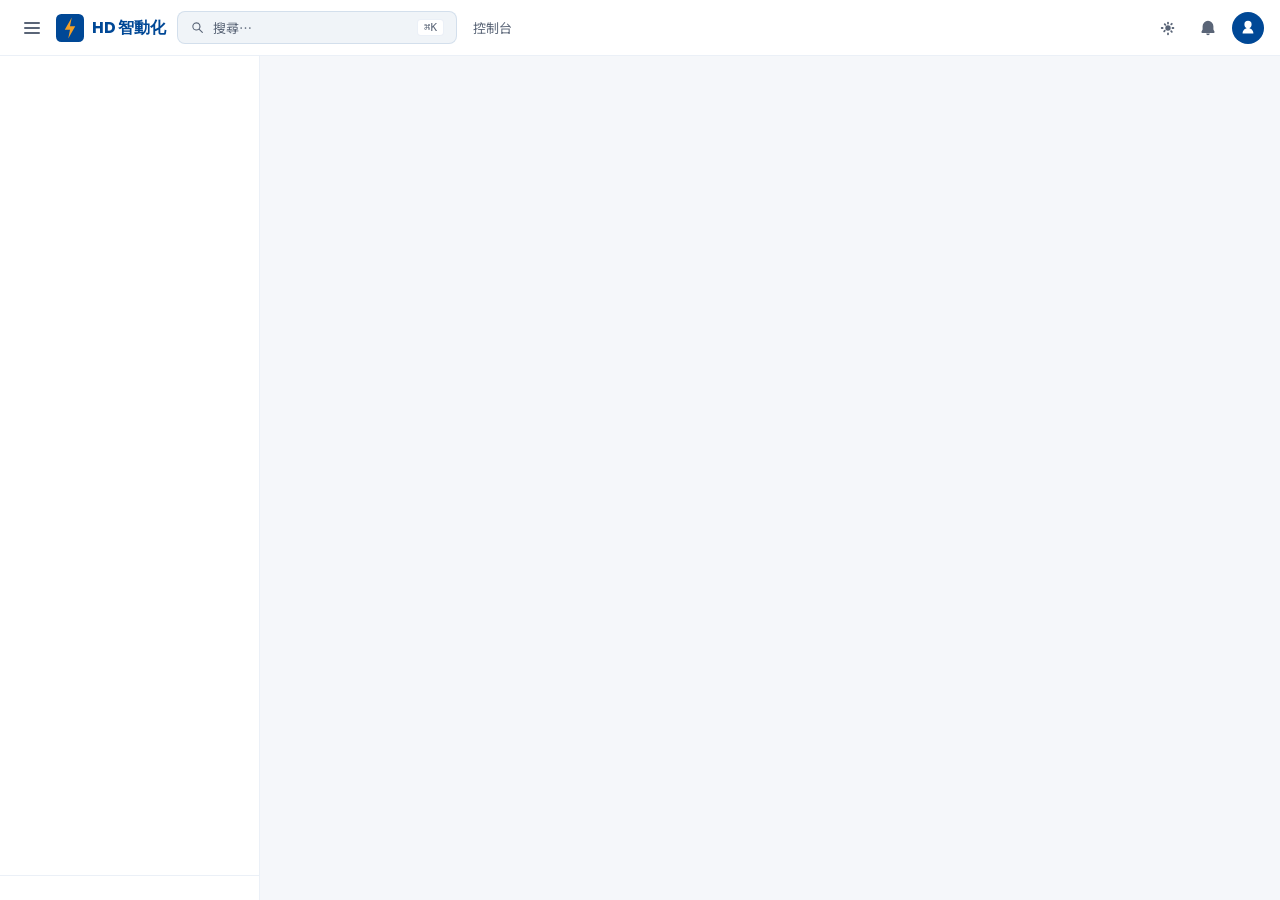
==== commit 520c1516: "fix: 訊息排版緊湊化 — 移除多餘空行 - 壓縮 3+ 連續空行為最多 1 個空行 - 移除 block 元素（表格/標題/hr）前後的多餘 <br> - 縮小 .chat-h 和 .chat-h" ====
--- a/dashboard/index.html
+++ b/dashboard/index.html
@@ -8,7 +8,7 @@
   <link rel="preconnect" href="https://fonts.googleapis.com">
   <link rel="preconnect" href="https://fonts.gstatic.com" crossorigin>
   <link href="https://fonts.googleapis.com/css2?family=Noto+Sans+TC:wght@400;500;600;700&family=Poppins:wght@400;500;600;700&display=swap" rel="stylesheet">
-  <link rel="stylesheet" href="css/styles.css">
+  <link rel="stylesheet" href="css/styles.css?v=3">
 </head>
 <body>
   <!-- Top Navbar (56px) -->
@@ -72,7 +72,8 @@
       <div class="view-container view-chat-container" id="view-chat" style="display:none"></div>
       <!-- Office View -->
       <div class="view-container view-office-container" id="view-office" style="display:none">
-        <canvas id="office" role="img" aria-label="Manufacturing HQ pixel art office scene"></canvas>
+        <canvas id="office" class="office-canvas"
+                role="img" aria-label="AI Agent Office Scene"></canvas>
       </div>
       <!-- Settings View -->
       <div class="view-container" id="view-settings" style="display:none"></div>
@@ -108,13 +109,13 @@
   <script src="js/pixel-sprites.js"></script>
   <script src="js/office-scene.js"></script>
   <script src="js/status-fetcher.js"></script>
-  <script src="js/chat-client.js"></script>
+  <script src="js/chat-client.js?v=3"></script>
   <script src="js/notifications.js"></script>
-  <script src="js/chat-panel.js"></script>
+  <script src="js/chat-panel.js?v=3"></script>
   <script src="js/settings-panel.js"></script>
   <script src="js/view-manager.js"></script>
   <script src="js/nav-sidebar.js"></script>
   <script src="js/dashboard-view.js"></script>
-  <script src="js/app.js"></script>
+  <script src="js/app.js?v=3"></script>
 </body>
 </html>
--- a/dashboard/css/styles.css
+++ b/dashboard/css/styles.css
@@ -77,6 +77,20 @@
   --navbar-h: 56px;
   --nav-sidebar-w: 260px;
   --nav-sidebar-collapsed-w: 64px;
+
+  /* Office Scene V2 */
+  --office-floor: #f0ebe4;
+  --office-floor-alt: #e8e2d8;
+  --office-wall: #c8bfa8;
+  --office-wall-stroke: rgba(0, 0, 0, 0.12);
+  --office-carpet: #7a9aba;
+  --office-kitchen: #f5f0e8;
+  --office-factory: #e0d8d0;
+  --office-lobby: #f8f4ee;
+  --office-desk: #c4a050;
+  --office-label: var(--text-dim);
+  --office-agent-size: 56px;
+  --office-agent-glow: rgba(74, 144, 217, 0.4);
 }
 
 /* ═══════════════════════════════════════════════
@@ -127,6 +141,19 @@
   --toast-err-border: rgba(248, 81, 73, 0.3);
   --shadow: 0 2px 12px rgba(0, 0, 0, 0.3);
   --shadow-lg: 0 8px 32px rgba(0, 0, 0, 0.4);
+
+  /* Office Scene V2 — Dark */
+  --office-floor: #1e1a16;
+  --office-floor-alt: #241f1a;
+  --office-wall: #2a2a4a;
+  --office-wall-stroke: rgba(255, 255, 255, 0.08);
+  --office-carpet: #3a5a7a;
+  --office-kitchen: #2a2520;
+  --office-factory: #1a1a1a;
+  --office-lobby: #252220;
+  --office-desk: #8B6914;
+  --office-label: var(--text-dim);
+  --office-agent-glow: rgba(88, 166, 255, 0.4);
 }
 
 /* ═══════════════════════════════════════════════
@@ -178,7 +205,7 @@
 
 /* Hamburger */
 .navbar-hamburger {
-  display: none;
+  display: block;
   background: none;
   border: none;
   color: var(--text-dim);
@@ -347,21 +374,21 @@
 .nav-sidebar-menu {
   flex: 1;
   overflow-y: auto;
-  padding: 8px 0;
+  padding: 12px 0;
 }
 
 /* Menu items */
 .nav-menu-item {
   display: flex;
   align-items: center;
-  gap: 12px;
-  padding: 10px 20px;
+  gap: 14px;
+  padding: 12px 20px;
   color: var(--text-dim);
   cursor: pointer;
   border: none;
   background: none;
   width: 100%;
-  font-size: 13px;
+  font-size: 15px;
   font-family: inherit;
   text-align: left;
   transition: background 0.15s, color 0.15s;
@@ -395,17 +422,17 @@
 }
 
 .nav-menu-icon {
+  width: 22px;
+  height: 22px;
+  flex-shrink: 0;
+  display: flex;
+  align-items: center;
+  justify-content: center;
+  line-height: 0;
+}
+.nav-menu-icon svg {
   width: 20px;
   height: 20px;
-  flex-shrink: 0;
-  display: flex;
-  align-items: center;
-  justify-content: center;
-  line-height: 0;
-}
-.nav-menu-icon svg {
-  width: 18px;
-  height: 18px;
 }
 
 .nav-menu-label {
@@ -439,12 +466,12 @@
 
 /* Section label */
 .nav-menu-section {
-  font-size: 10px;
+  font-size: 11px;
   font-weight: 600;
   text-transform: uppercase;
   letter-spacing: 0.5px;
   color: var(--text-dim);
-  padding: 12px 20px 4px;
+  padding: 14px 20px 6px;
   opacity: 0.7;
 }
 
@@ -462,13 +489,13 @@
   display: flex;
   align-items: center;
   gap: 12px;
-  padding: 8px 20px 8px 52px;
+  padding: 10px 20px 10px 56px;
   color: var(--text-dim);
   cursor: pointer;
   border: none;
   background: none;
   width: 100%;
-  font-size: 12px;
+  font-size: 14px;
   font-family: inherit;
   text-align: left;
   transition: background 0.15s, color 0.15s;
@@ -483,17 +510,17 @@
 }
 
 .nav-submenu-icon {
+  width: 18px;
+  height: 18px;
+  flex-shrink: 0;
+  display: flex;
+  align-items: center;
+  justify-content: center;
+  line-height: 0;
+}
+.nav-submenu-icon svg {
   width: 16px;
   height: 16px;
-  flex-shrink: 0;
-  display: flex;
-  align-items: center;
-  justify-content: center;
-  line-height: 0;
-}
-.nav-submenu-icon svg {
-  width: 14px;
-  height: 14px;
 }
 
 /* Sidebar footer */
@@ -511,8 +538,8 @@
 .nav-footer-stat {
   display: flex;
   align-items: center;
-  gap: 6px;
-  font-size: 11px;
+  gap: 8px;
+  font-size: 12px;
   color: var(--text-dim);
 }
 .nav-footer-stat-dot {
@@ -522,10 +549,10 @@
   flex-shrink: 0;
 }
 .nav-footer-brand {
-  font-size: 10px;
+  font-size: 11px;
   color: var(--text-dim);
   opacity: 0.6;
-  margin-top: 6px;
+  margin-top: 8px;
   text-align: center;
 }
 
@@ -574,13 +601,37 @@
 .view-office-container {
   padding: 0;
   overflow: hidden;
-}
-.view-office-container canvas {
+  position: relative;
+}
+.view-office-container .office-canvas {
   display: block;
   width: 100%;
   height: 100%;
   image-rendering: pixelated;
   image-rendering: crisp-edges;
+}
+
+/* Office overlay status bar */
+.office-overlay {
+  position: absolute; top: 8px; right: 8px;
+  background: var(--card-bg-alpha, rgba(255,255,255,0.85));
+  border-radius: 8px; padding: 8px 12px;
+  font-size: 13px; pointer-events: auto;
+  backdrop-filter: blur(4px);
+  -webkit-backdrop-filter: blur(4px);
+  display: flex; gap: 14px; align-items: center;
+  z-index: 10;
+  border: 1px solid var(--bar-border);
+}
+.office-overlay .status-indicator {
+  display: flex; align-items: center; gap: 4px;
+  white-space: nowrap;
+}
+.office-overlay .status-indicator.responding {
+  color: var(--green); font-weight: 600;
+}
+.office-overlay .status-indicator.idle {
+  color: var(--text-dim);
 }
 
 /* ═══════════════════════════════════════════════
@@ -706,6 +757,72 @@
   font-size: 12px;
   color: var(--text-dim);
   margin-top: 2px;
+}
+
+/* Agent Carousel */
+.dash-carousel { margin-bottom: 24px; }
+.dash-carousel-header {
+  display: flex; justify-content: space-between; align-items: center;
+  margin-bottom: 12px;
+}
+.dash-carousel-title {
+  font-size: 15px; font-weight: 600; color: var(--text);
+}
+.dash-carousel-nav { display: flex; gap: 6px; }
+.dash-carousel-arrow {
+  width: 32px; height: 32px; border-radius: 8px;
+  border: 1px solid var(--bar-border); background: var(--surface);
+  color: var(--text); font-size: 16px; cursor: pointer;
+  display: flex; align-items: center; justify-content: center;
+  transition: background 0.15s;
+}
+.dash-carousel-arrow:hover { background: var(--surface-hover); }
+.dash-carousel-track {
+  display: flex; gap: 16px; overflow-x: auto;
+  scroll-snap-type: x mandatory; scroll-behavior: smooth;
+  padding-bottom: 8px;
+}
+.dash-carousel-track::-webkit-scrollbar { height: 4px; }
+.dash-carousel-track::-webkit-scrollbar-thumb {
+  background: var(--bar-border); border-radius: 2px;
+}
+.dash-carousel-card {
+  min-width: 200px; max-width: 200px;
+  scroll-snap-align: start; flex-shrink: 0;
+  border-radius: 12px; overflow: hidden;
+  background: var(--surface); border: 1px solid var(--bar-border);
+  cursor: pointer; transition: transform 0.2s, box-shadow 0.2s;
+}
+.dash-carousel-card:hover {
+  transform: translateY(-4px);
+  box-shadow: 0 6px 20px rgba(0,0,0,0.1);
+}
+.dash-carousel-card:focus-visible {
+  outline: 2px solid var(--accent); outline-offset: 2px;
+}
+.dash-carousel-card-header {
+  height: 40px; display: flex; align-items: center; justify-content: center;
+  color: #fff;
+}
+.dash-carousel-card-header svg { width: 22px; height: 22px; }
+.dash-carousel-card-body { padding: 12px 14px; }
+.dash-carousel-card-name {
+  font-size: 14px; font-weight: 600; color: var(--text);
+  margin-bottom: 4px;
+}
+.dash-carousel-card-role {
+  font-size: 12px; color: var(--text-dim); line-height: 1.3;
+  overflow: hidden; text-overflow: ellipsis; white-space: nowrap;
+  margin-bottom: 10px;
+}
+.dash-carousel-chat-btn {
+  width: 100%; padding: 6px 0; border-radius: 6px;
+  border: 1px solid var(--accent); background: transparent;
+  color: var(--accent); font-size: 12px; font-weight: 500;
+  cursor: pointer; transition: background 0.15s, color 0.15s;
+}
+.dash-carousel-chat-btn:hover {
+  background: var(--accent); color: #fff;
 }
 
 /* Panels (recent chats + activity) */
@@ -1012,24 +1129,24 @@
   overflow: hidden;
 }
 .chat-agent-list-header {
-  padding: 14px 16px;
+  padding: 16px 18px;
   border-bottom: 1px solid var(--chat-border);
   display: flex;
   align-items: center;
-  gap: 8px;
-  font-size: 14px;
-  font-weight: 600;
+  gap: 10px;
+  font-size: 15px;
+  font-weight: 700;
   color: var(--text);
   flex-shrink: 0;
 }
 .chat-agent-list-header svg {
-  width: 18px;
-  height: 18px;
+  width: 20px;
+  height: 20px;
   color: var(--accent);
 }
 
 .chat-agent-search {
-  padding: 8px 12px;
+  padding: 10px 14px;
   border-bottom: 1px solid var(--chat-border);
   flex-shrink: 0;
 }
@@ -1037,10 +1154,10 @@
   width: 100%;
   background: var(--input-bg);
   border: 1px solid var(--input-border);
-  border-radius: 8px;
-  padding: 7px 10px;
-  color: var(--text);
-  font-size: 12px;
+  border-radius: 20px;
+  padding: 8px 14px;
+  color: var(--text);
+  font-size: 13px;
   font-family: inherit;
   outline: none;
 }
@@ -1056,8 +1173,8 @@
 .chat-agent-list-item {
   display: flex;
   align-items: center;
-  gap: 10px;
-  padding: 10px 16px;
+  gap: 12px;
+  padding: 12px 16px;
   cursor: pointer;
   border-bottom: 1px solid var(--bar-border);
   transition: background 0.15s;
@@ -1075,8 +1192,8 @@
 }
 
 .chat-agent-avatar {
-  width: 36px;
-  height: 36px;
+  width: 40px;
+  height: 40px;
   border-radius: 50%;
   display: flex;
   align-items: center;
@@ -1087,8 +1204,8 @@
   flex-shrink: 0;
 }
 .chat-agent-avatar svg {
-  width: 18px;
-  height: 18px;
+  width: 20px;
+  height: 20px;
 }
 
 .chat-agent-info {
@@ -1096,7 +1213,7 @@
   min-width: 0;
 }
 .chat-agent-name {
-  font-size: 13px;
+  font-size: 14px;
   font-weight: 600;
   color: var(--text);
   white-space: nowrap;
@@ -1104,12 +1221,12 @@
   text-overflow: ellipsis;
 }
 .chat-agent-last-msg {
-  font-size: 11px;
+  font-size: 12px;
   color: var(--text-dim);
   white-space: nowrap;
   overflow: hidden;
   text-overflow: ellipsis;
-  margin-top: 2px;
+  margin-top: 3px;
 }
 
 .chat-agent-status-dot {
@@ -1129,6 +1246,7 @@
   flex-direction: column;
   overflow: hidden;
   background: var(--chat-bg);
+  position: relative;
   min-width: 0;
 }
 
@@ -1137,20 +1255,21 @@
   display: flex;
   justify-content: space-between;
   align-items: center;
-  padding: 12px 20px;
+  padding: 14px 24px;
   border-bottom: 1px solid var(--chat-border);
   flex-shrink: 0;
   gap: 12px;
+  background: var(--surface);
 }
 .chat-header-left {
   display: flex;
   align-items: center;
-  gap: 10px;
+  gap: 12px;
   min-width: 0;
 }
 .chat-header-avatar {
-  width: 32px;
-  height: 32px;
+  width: 38px;
+  height: 38px;
   border-radius: 50%;
   display: flex;
   align-items: center;
@@ -1159,23 +1278,24 @@
   flex-shrink: 0;
 }
 .chat-header-avatar svg {
-  width: 16px;
-  height: 16px;
+  width: 18px;
+  height: 18px;
 }
 .chat-header-info {
   min-width: 0;
 }
 .chat-header-name {
   font-weight: 700;
-  font-size: 14px;
+  font-size: 16px;
   color: var(--text);
   white-space: nowrap;
   overflow: hidden;
   text-overflow: ellipsis;
 }
 .chat-header-role {
-  font-size: 11px;
-  color: var(--text-dim);
+  font-size: 12px;
+  color: var(--text-dim);
+  margin-top: 1px;
 }
 .chat-title {
   font-weight: 700;
@@ -1217,10 +1337,12 @@
 .chat-offline-banner {
   padding: 8px 16px;
   font-size: 12px;
-  color: var(--yellow);
-  background: var(--pill-warn-bg);
-  border-bottom: 1px solid var(--pill-warn-border);
+  color: #fff;
+  background: var(--red);
+  border-bottom: 1px solid var(--red);
   display: none;
+  text-align: center;
+  font-weight: 500;
 }
 
 /* Telegram fallback */
@@ -1244,19 +1366,19 @@
 .chat-messages {
   flex: 1;
   overflow-y: auto;
-  padding: 16px 20px;
+  padding: 20px 24px;
   display: flex;
   flex-direction: column;
-  gap: 10px;
+  gap: 14px;
 }
 
 .chat-msg { display: flex; }
 .chat-msg-system { justify-content: center; flex-direction: column; align-items: center; }
 
 .chat-msg-meta {
-  font-size: 10px;
-  color: var(--text-dim);
-  margin-bottom: 2px;
+  font-size: 11px;
+  color: var(--text-dim);
+  margin-bottom: 3px;
   padding: 0 4px;
   display: flex;
   align-items: center;
@@ -1278,24 +1400,30 @@
 .chat-msg-copy svg { width: 12px; height: 12px; }
 
 .chat-bubble {
-  max-width: 75%;
-  padding: 10px 14px;
-  border-radius: 14px;
-  font-size: 13px;
-  line-height: 1.6;
+  max-width: 70%;
+  padding: 12px 16px;
+  border-radius: 16px;
+  font-size: 14px;
+  line-height: 1.65;
   word-break: break-word;
+  overflow: hidden;
 }
 
 .chat-msg-user .chat-bubble {
   background: var(--chat-user-bg);
   color: var(--chat-user-text);
   border-bottom-right-radius: 4px;
+  white-space: pre-wrap;
 }
 
 .chat-msg-agent .chat-bubble {
   background: var(--chat-agent-bg);
   color: var(--chat-agent-text);
   border-bottom-left-radius: 4px;
+}
+.chat-msg-agent .chat-bubble pre {
+  white-space: pre-wrap;
+  margin: 8px 0;
 }
 
 .chat-msg-system .chat-bubble {
@@ -1321,6 +1449,48 @@
   margin-top: 4px;
 }
 .chat-retry-btn:hover { background: var(--pill-err-bg); }
+
+/* Message grouping — consecutive same-role within 2min */
+.chat-msg-grouped .chat-msg-avatar { visibility: hidden; height: 0; margin: 0; }
+.chat-msg-grouped .chat-msg-meta { display: none; }
+.chat-msg-grouped .chat-bubble { border-radius: 8px; }
+.chat-msg-grouped { margin-top: -6px; }
+.chat-msg-grouped.chat-msg-agent .chat-bubble { border-top-left-radius: 8px; }
+.chat-msg-grouped.chat-msg-user .chat-bubble { border-top-right-radius: 8px; }
+
+/* Time separator between message groups */
+.chat-msg-time-separator {
+  justify-content: center;
+  text-align: center;
+  font-size: 11px;
+  color: var(--text-dim);
+  padding: 8px 0;
+  opacity: 0.7;
+}
+
+/* Suggestion chips */
+.chat-suggestion-chips {
+  display: flex;
+  flex-wrap: wrap;
+  gap: 8px;
+  padding: 8px 16px 12px 52px;
+}
+.chat-suggestion-chip {
+  background: var(--surface);
+  border: 1px solid var(--input-border);
+  border-radius: 16px;
+  padding: 6px 14px;
+  font-size: 13px;
+  color: var(--accent);
+  cursor: pointer;
+  transition: background 0.2s, border-color 0.2s;
+  font-family: inherit;
+  white-space: nowrap;
+}
+.chat-suggestion-chip:hover {
+  background: var(--surface-hover);
+  border-color: var(--accent);
+}
 
 /* Markdown in chat bubbles */
 .chat-bubble code {
@@ -1346,6 +1516,35 @@
 :root[data-theme="dark"] .chat-bubble pre {
   background: rgba(255, 255, 255, 0.06);
 }
+/* Tables in agent bubbles — responsive with horizontal scroll */
+.chat-bubble .table-wrapper {
+  overflow-x: auto;
+  margin: 4px -4px;
+  -webkit-overflow-scrolling: touch;
+}
+.chat-bubble table {
+  border-collapse: collapse;
+  font-size: 12px;
+  line-height: 1.4;
+  width: 100%;
+  min-width: 300px;
+}
+.chat-bubble th, .chat-bubble td {
+  border: 1px solid var(--chat-border);
+  padding: 6px 10px;
+  text-align: left;
+  white-space: nowrap;
+}
+.chat-bubble th {
+  background: rgba(0, 0, 0, 0.05);
+  font-weight: 600;
+}
+:root[data-theme="dark"] .chat-bubble th {
+  background: rgba(255, 255, 255, 0.08);
+}
+/* Allow long cell content to wrap on narrow screens */
+.chat-bubble td { max-width: 250px; white-space: normal; word-break: break-all; }
+
 .chat-bubble ul, .chat-bubble ol {
   padding-left: 18px;
   margin: 4px 0;
@@ -1354,6 +1553,85 @@
   color: var(--accent-light);
   text-decoration: underline;
 }
+/* Headers in agent bubbles */
+.chat-h {
+  font-size: 14px;
+  font-weight: 600;
+  margin: 8px 0 2px;
+  line-height: 1.4;
+}
+h3.chat-h { font-size: 15px; }
+.chat-hr {
+  border: none;
+  border-top: 1px solid var(--chat-border);
+  margin: 6px 0;
+}
+.chat-bubble code {
+  background: var(--surface-hover);
+  padding: 1px 5px;
+  border-radius: 3px;
+  font-size: 12px;
+}
+
+/* Tables in chat bubbles */
+.chat-table {
+  border-collapse: collapse;
+  font-size: 12px;
+  margin: 8px 0;
+  width: 100%;
+}
+.chat-table th, .chat-table td {
+  border: 1px solid var(--chat-border);
+  padding: 4px 8px;
+  text-align: left;
+  white-space: nowrap;
+}
+.chat-table th {
+  background: var(--surface-hover);
+  font-weight: 600;
+}
+:root[data-theme="dark"] .chat-table th,
+:root[data-theme="dark"] .chat-table td {
+  border-color: rgba(255,255,255,0.1);
+}
+
+/* CSV download button */
+.chat-csv-btn {
+  font-size: 11px;
+  color: var(--accent);
+  background: none;
+  border: 1px solid var(--input-border);
+  border-radius: 4px;
+  padding: 2px 8px;
+  cursor: pointer;
+  margin-top: 4px;
+  font-family: inherit;
+}
+.chat-csv-btn:hover { background: var(--surface-hover); border-color: var(--accent); }
+
+/* Scroll-to-bottom floating button */
+.chat-scroll-bottom-btn {
+  position: absolute;
+  bottom: 80px;
+  right: 20px;
+  width: 36px; height: 36px;
+  border-radius: 50%;
+  background: var(--surface);
+  border: 1px solid var(--chat-border);
+  box-shadow: 0 2px 8px rgba(0,0,0,0.15);
+  cursor: pointer;
+  display: none;
+  align-items: center;
+  justify-content: center;
+  z-index: 10;
+  color: var(--text-dim);
+  transition: background 0.2s, box-shadow 0.2s;
+}
+.chat-scroll-bottom-btn:hover {
+  background: var(--surface-hover);
+  box-shadow: 0 4px 12px rgba(0,0,0,0.2);
+}
+.chat-scroll-bottom-btn svg { width: 16px; height: 16px; }
 
 /* Typing indicator */
 .chat-typing {
@@ -1404,12 +1682,13 @@
 .chat-input-area {
   display: flex;
   flex-wrap: wrap;
-  gap: 8px;
-  padding: 12px 20px;
-  padding-bottom: calc(12px + env(safe-area-inset-bottom, 0));
+  gap: 10px;
+  padding: 14px 24px;
+  padding-bottom: calc(14px + env(safe-area-inset-bottom, 0));
   border-top: 1px solid var(--chat-border);
   flex-shrink: 0;
   align-items: flex-end;
+  background: var(--surface);
 }
 .chat-input-area > .chat-input-hint {
   flex-basis: 100%;
@@ -1424,14 +1703,14 @@
   width: 100%;
   background: var(--input-bg);
   border: 1px solid var(--input-border);
-  border-radius: 10px;
-  padding: 10px 14px;
-  color: var(--text);
-  font-size: 13px;
+  border-radius: 20px;
+  padding: 10px 16px;
+  color: var(--text);
+  font-size: 14px;
   outline: none;
   font-family: inherit;
   resize: none;
-  min-height: 40px;
+  min-height: 42px;
   max-height: 150px;
   line-height: 1.5;
 }
@@ -1458,10 +1737,10 @@
 .chat-upload-btn {
   background: none;
   border: 1px solid var(--input-border);
-  border-radius: 8px;
-  color: var(--text-dim);
-  cursor: pointer;
-  padding: 8px 10px;
+  border-radius: 50%;
+  color: var(--text-dim);
+  cursor: pointer;
+  padding: 9px;
   line-height: 0;
   transition: color 0.2s, border-color 0.2s;
 }
@@ -1473,9 +1752,9 @@
   background: var(--accent);
   color: #fff;
   border: none;
-  border-radius: 8px;
-  padding: 8px 16px;
-  font-size: 13px;
+  border-radius: 20px;
+  padding: 9px 18px;
+  font-size: 14px;
   font-weight: 600;
   cursor: pointer;
   transition: opacity 0.2s;
@@ -1485,6 +1764,26 @@
 .chat-send-btn:hover { opacity: 0.85; }
 .chat-send-btn:disabled { opacity: 0.4; cursor: default; }
 .chat-send-btn:focus-visible { outline: 2px solid var(--accent); outline-offset: 2px; }
+
+/* Send button loading state */
+.chat-send-btn.loading {
+  pointer-events: none;
+  opacity: 0.6;
+  position: relative;
+}
+.chat-send-btn.loading::after {
+  content: '';
+  width: 14px; height: 14px;
+  border: 2px solid rgba(255,255,255,0.3);
+  border-top-color: #fff;
+  border-radius: 50%;
+  animation: spin 0.6s linear infinite;
+  position: absolute;
+  right: 10px;
+  top: 50%;
+  transform: translateY(-50%);
+}
+@keyframes spin { to { transform: translateY(-50%) rotate(360deg); } }
 .chat-send-btn svg { width: 14px; height: 14px; }
 .chat-send-btn span { margin-left: 4px; }
 
@@ -1504,8 +1803,8 @@
   flex-wrap: wrap;
 }
 .chat-header-tag {
-  font-size: 10px;
-  padding: 1px 7px;
+  font-size: 11px;
+  padding: 2px 8px;
   border-radius: 10px;
   background: var(--surface-hover);
   color: var(--text-dim);
@@ -1529,11 +1828,11 @@
 /* Chat message avatar */
 .chat-msg-agent {
   flex-direction: row;
-  gap: 8px;
+  gap: 10px;
 }
 .chat-msg-avatar {
-  width: 28px;
-  height: 28px;
+  width: 32px;
+  height: 32px;
   border-radius: 50%;
   display: flex;
   align-items: center;
@@ -1542,7 +1841,7 @@
   flex-shrink: 0;
   margin-top: 2px;
 }
-.chat-msg-avatar svg { width: 14px; height: 14px; }
+.chat-msg-avatar svg { width: 16px; height: 16px; }
 .chat-msg-content {
   display: flex;
   flex-direction: column;
@@ -1761,6 +2060,53 @@
 .settings-status-connected { color: var(--green); }
 .settings-status-connecting { color: var(--yellow); }
 .settings-status-disconnected { color: var(--text-dim); }
+
+/* ── Service Status Cards (Connection tab) ── */
+.settings-status-bar {
+  display: flex;
+  gap: 12px;
+  margin-bottom: 20px;
+  flex-wrap: wrap;
+}
+
+.settings-status-card {
+  display: flex;
+  align-items: center;
+  gap: 10px;
+  padding: 10px 14px;
+  border-radius: 10px;
+  background: var(--surface);
+  border: 1px solid var(--chat-border);
+  flex: 1;
+  min-width: 140px;
+}
+
+.settings-status-card-icon {
+  width: 32px;
+  height: 32px;
+  border-radius: 8px;
+  display: flex;
+  align-items: center;
+  justify-content: center;
+  color: #fff;
+  flex-shrink: 0;
+}
+
+.settings-status-card-icon svg {
+  width: 16px;
+  height: 16px;
+}
+
+.settings-status-card-value {
+  font-size: 14px;
+  font-weight: 600;
+  color: var(--text);
+}
+
+.settings-status-card-label {
+  font-size: 11px;
+  color: var(--text-dim);
+}
 
 .settings-mode-fields {
   transition: opacity 0.2s;
@@ -1983,7 +2329,6 @@
    Responsive: ≤1024px — sidebar overlay
    ═══════════════════════════════════════════════ */
 @media (max-width: 1024px) {
-  .navbar-hamburger { display: block; }
   .navbar-search { display: none; }
 
   .app-shell {
@@ -2039,6 +2384,9 @@
   .view-container {
     padding: 16px;
   }
+  .view-office-container {
+    padding: 0;
+  }
 
   /* Chat: stack vertically on mobile */
   .chat-split {
@@ -2073,6 +2421,11 @@
   .chat-agent-search { display: none; }
   .chat-agent-list-header { display: none; }
 
+  /* Mobile chat bubble/input adjustments */
+  .chat-bubble { max-width: 88%; padding: 10px 14px; }
+  .chat-input-area { padding: 10px 12px; }
+  .chat-msg-avatar { width: 28px; height: 28px; }
+
   /* Dashboard responsive */
   .dash-welcome {
     padding: 20px;
@@ -2085,6 +2438,10 @@
   .dash-stats {
     grid-template-columns: repeat(2, 1fr);
   }
+  .dash-carousel-card {
+    min-width: 160px; max-width: 160px;
+  }
+  .dash-carousel-track { -webkit-overflow-scrolling: touch; }
   .dash-panels {
     grid-template-columns: 1fr;
   }
@@ -2137,6 +2494,294 @@
 }
 
 /* ═══════════════════════════════════════════════
+   DEPRECATED — reverted to Canvas v1 (office-scene.js)
+   Office Scene V2 — SVG Floorplan + DOM Agents
+   Kept for reference; no longer used.
+   ═══════════════════════════════════════════════ */
+
+.office-scene-v2 {
+  position: relative;
+  width: 100%;
+  height: 100%;
+  overflow: hidden;
+  background: var(--office-floor);
+}
+
+/* SVG floorplan background */
+.office-scene-v2 .office-floorplan {
+  width: 100%;
+  height: 100%;
+  display: block;
+}
+
+/* Agent overlay container — positioned over SVG */
+.office-scene-v2 .office-agents-layer {
+  position: absolute;
+  top: 0;
+  left: 0;
+  width: 100%;
+  height: 100%;
+  pointer-events: none;
+}
+
+/* Individual agent button */
+.office-agent {
+  position: absolute;
+  display: flex;
+  flex-direction: column;
+  align-items: center;
+  gap: 2px;
+  pointer-events: auto;
+  cursor: pointer;
+  border: none;
+  background: none;
+  padding: 0;
+  transition: transform 0.8s ease-in-out;
+  outline: none;
+  -webkit-tap-highlight-color: transparent;
+  z-index: 1;
+}
+
+.office-agent:focus-visible {
+  z-index: 10;
+}
+
+.office-agent:focus-visible .office-agent-avatar {
+  outline: 3px solid var(--accent);
+  outline-offset: 2px;
+}
+
+/* Avatar circle */
+.office-agent-avatar {
+  width: var(--office-agent-size);
+  height: var(--office-agent-size);
+  border-radius: 50%;
+  background: var(--agent-color, var(--accent));
+  display: flex;
+  align-items: center;
+  justify-content: center;
+  color: #fff;
+  box-shadow: 0 2px 8px rgba(0, 0, 0, 0.15);
+  transition: box-shadow 0.3s, transform 0.3s;
+  position: relative;
+}
+
+.office-agent-avatar svg {
+  width: 55%;
+  height: 55%;
+}
+
+.office-agent:hover .office-agent-avatar {
+  box-shadow: 0 4px 16px var(--office-agent-glow);
+  transform: scale(1.08);
+}
+
+.office-agent[aria-pressed="true"] .office-agent-avatar {
+  box-shadow: 0 0 0 3px var(--accent), 0 4px 16px var(--office-agent-glow);
+}
+
+/* Agent name label */
+.office-agent-name {
+  font-size: 10px;
+  font-family: var(--font-sans);
+  color: var(--text);
+  white-space: nowrap;
+  text-shadow: 0 1px 3px rgba(255, 255, 255, 0.8);
+  max-width: 80px;
+  overflow: hidden;
+  text-overflow: ellipsis;
+  line-height: 1.2;
+}
+
+:root[data-theme="dark"] .office-agent-name {
+  text-shadow: 0 1px 3px rgba(0, 0, 0, 0.8);
+}
+
+/* Status indicator dot */
+.office-agent-status {
+  position: absolute;
+  bottom: 2px;
+  right: 2px;
+  width: 12px;
+  height: 12px;
+  border-radius: 50%;
+  border: 2px solid var(--surface);
+  background: var(--text-dim);
+  transition: background 0.3s;
+}
+
+.office-agent-status[data-status="active"] {
+  background: var(--green);
+  animation: status-pulse 2s ease-in-out infinite;
+}
+
+.office-agent-status[data-status="idle"] {
+  background: var(--text-dim);
+}
+
+/* Speech bubble */
+.office-agent-speech {
+  position: absolute;
+  bottom: calc(var(--office-agent-size) + 20px);
+  left: 50%;
+  transform: translateX(-50%);
+  background: var(--surface);
+  color: var(--text);
+  padding: 6px 10px;
+  border-radius: 8px;
+  font-size: 11px;
+  font-family: var(--font-sans);
+  max-width: 180px;
+  white-space: nowrap;
+  overflow: hidden;
+  text-overflow: ellipsis;
+  box-shadow: var(--shadow);
+  border: 1px solid var(--chat-border);
+  opacity: 0;
+  pointer-events: none;
+  transition: opacity 0.3s;
+  z-index: 20;
+}
+
+.office-agent-speech::after {
+  content: '';
+  position: absolute;
+  top: 100%;
+  left: 50%;
+  transform: translateX(-50%);
+  border: 5px solid transparent;
+  border-top-color: var(--surface);
+}
+
+.office-agent-speech.visible {
+  opacity: 1;
+}
+
+/* Typing state — pulse glow */
+.office-agent[data-state="typing"] .office-agent-avatar {
+  animation: typing-pulse 1.5s ease-in-out infinite;
+}
+
+/* Walking state — bob */
+.office-agent[data-state="walking"] {
+  animation: walking-bob 0.6s ease-in-out infinite;
+}
+
+@keyframes status-pulse {
+  0%, 100% { box-shadow: 0 0 0 0 rgba(22, 163, 74, 0.4); }
+  50% { box-shadow: 0 0 0 4px rgba(22, 163, 74, 0); }
+}
+
+@keyframes typing-pulse {
+  0%, 100% { box-shadow: 0 2px 8px rgba(0, 0, 0, 0.15); }
+  50% { box-shadow: 0 2px 16px var(--office-agent-glow); }
+}
+
+@keyframes walking-bob {
+  0%, 100% { margin-top: 0; }
+  50% { margin-top: -3px; }
+}
+
+/* SVG Room labels */
+.office-scene-v2 .room-label {
+  font-size: 11px;
+  font-family: var(--font-sans);
+  fill: var(--office-label);
+  text-anchor: middle;
+  pointer-events: none;
+  user-select: none;
+}
+
+/* ── Mobile fallback: agent card list ── */
+.office-mobile-list {
+  display: none;
+  flex-direction: column;
+  gap: 8px;
+  padding: 12px;
+  overflow-y: auto;
+  height: 100%;
+}
+
+.office-mobile-group-title {
+  font-size: 12px;
+  font-weight: 600;
+  color: var(--text-dim);
+  text-transform: uppercase;
+  letter-spacing: 0.05em;
+  padding: 8px 4px 4px;
+}
+
+.office-mobile-agent {
+  display: flex;
+  align-items: center;
+  gap: 10px;
+  padding: 10px 12px;
+  border-radius: 10px;
+  background: var(--surface);
+  border: 1px solid var(--chat-border);
+  cursor: pointer;
+  transition: background 0.2s;
+}
+
+.office-mobile-agent:hover {
+  background: var(--surface-hover);
+}
+
+.office-mobile-agent .office-agent-avatar {
+  width: 40px;
+  height: 40px;
+  flex-shrink: 0;
+}
+
+.office-mobile-agent .office-agent-avatar svg {
+  width: 50%;
+  height: 50%;
+}
+
+.office-mobile-agent-info {
+  flex: 1;
+  min-width: 0;
+}
+
+.office-mobile-agent-name {
+  font-size: 13px;
+  font-weight: 600;
+  color: var(--text);
+  white-space: nowrap;
+  overflow: hidden;
+  text-overflow: ellipsis;
+}
+
+.office-mobile-agent-role {
+  font-size: 11px;
+  color: var(--text-dim);
+}
+
+/* ── Responsive: tablet ── */
+@media (min-width: 768px) and (max-width: 1023px) {
+  .office-agent {
+    --office-agent-size: 48px;
+  }
+  .office-agent-name {
+    font-size: 9px;
+  }
+}
+
+/* ── Responsive: mobile ── */
+@media (max-width: 767px) {
+  .office-scene-v2 .office-floorplan,
+  .office-scene-v2 .office-agents-layer {
+    display: none;
+  }
+  .office-scene-v2 .office-mobile-list {
+    display: flex;
+  }
+  .office-agent {
+    --office-agent-size: 40px;
+  }
+}
+
+/* ═══════════════════════════════════════════════
    Accessibility: Reduced Motion
    ═══════════════════════════════════════════════ */
 @media (prefers-reduced-motion: reduce) {
